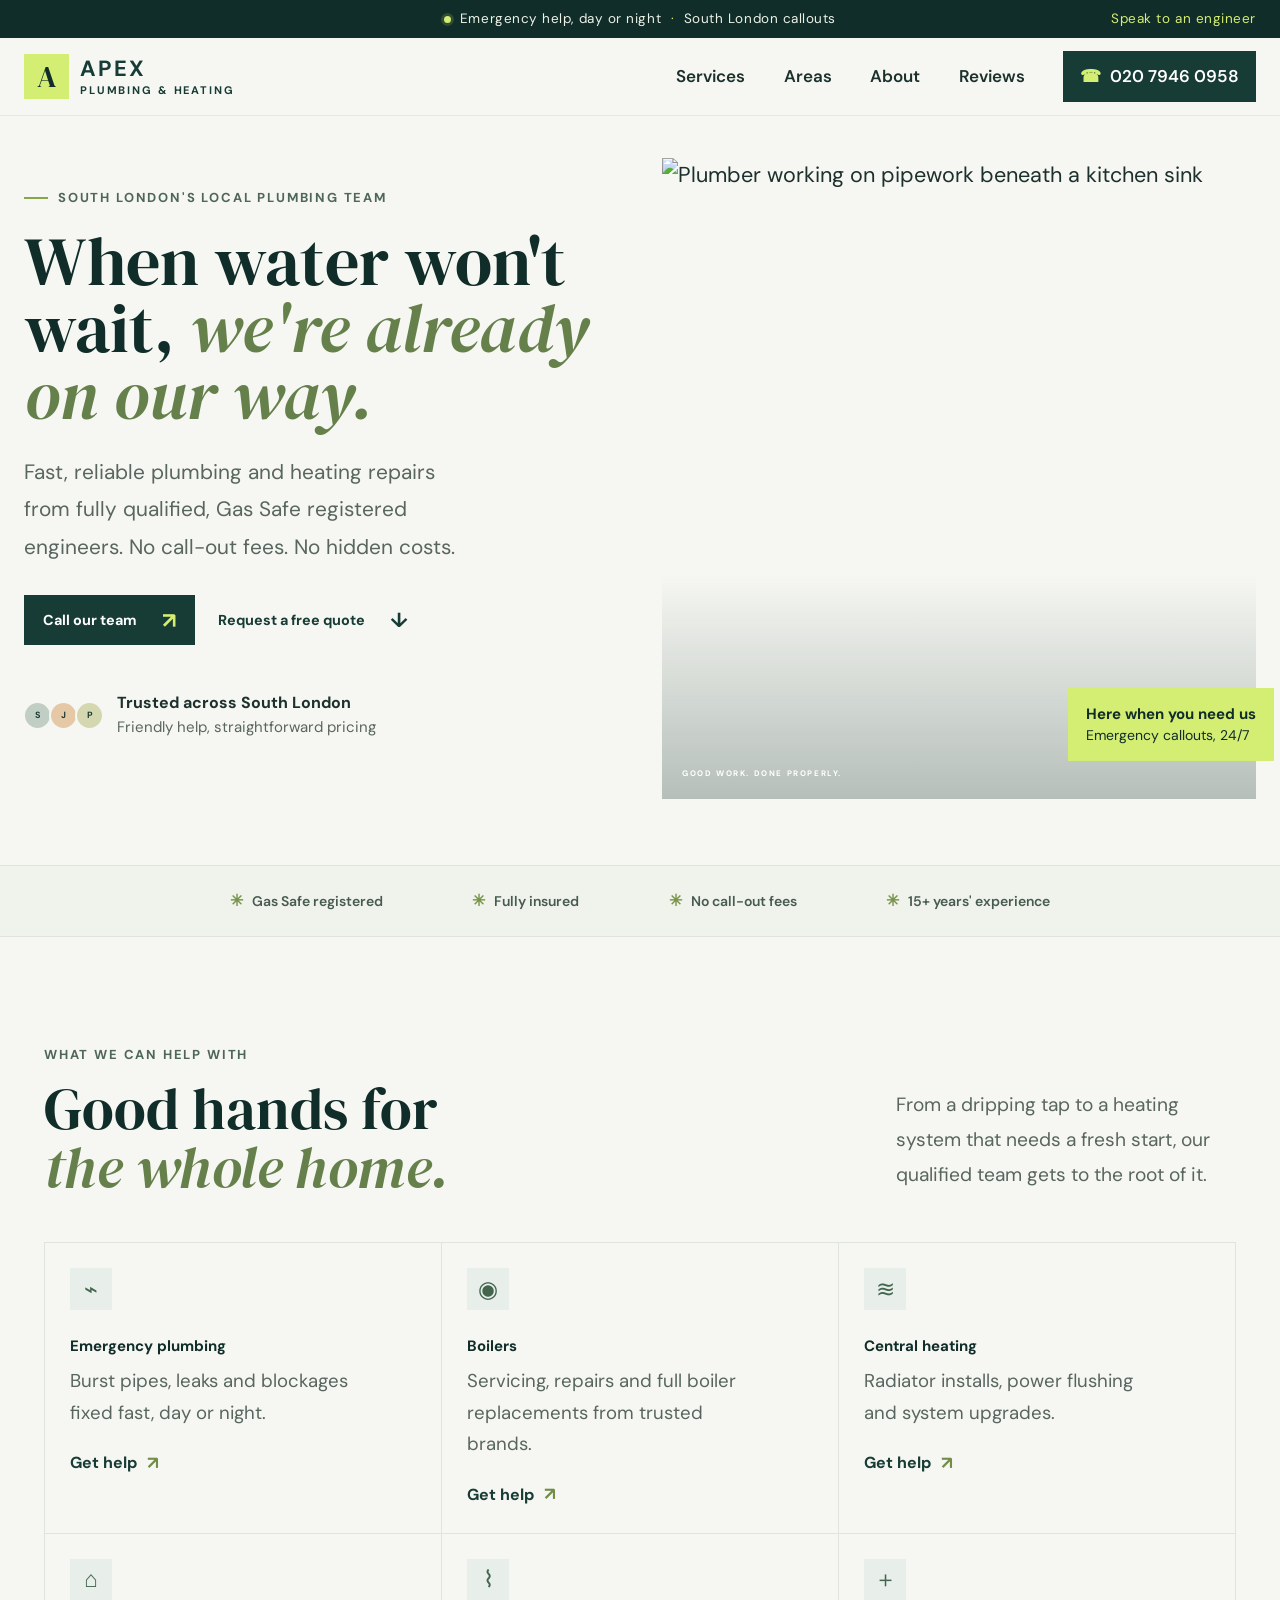
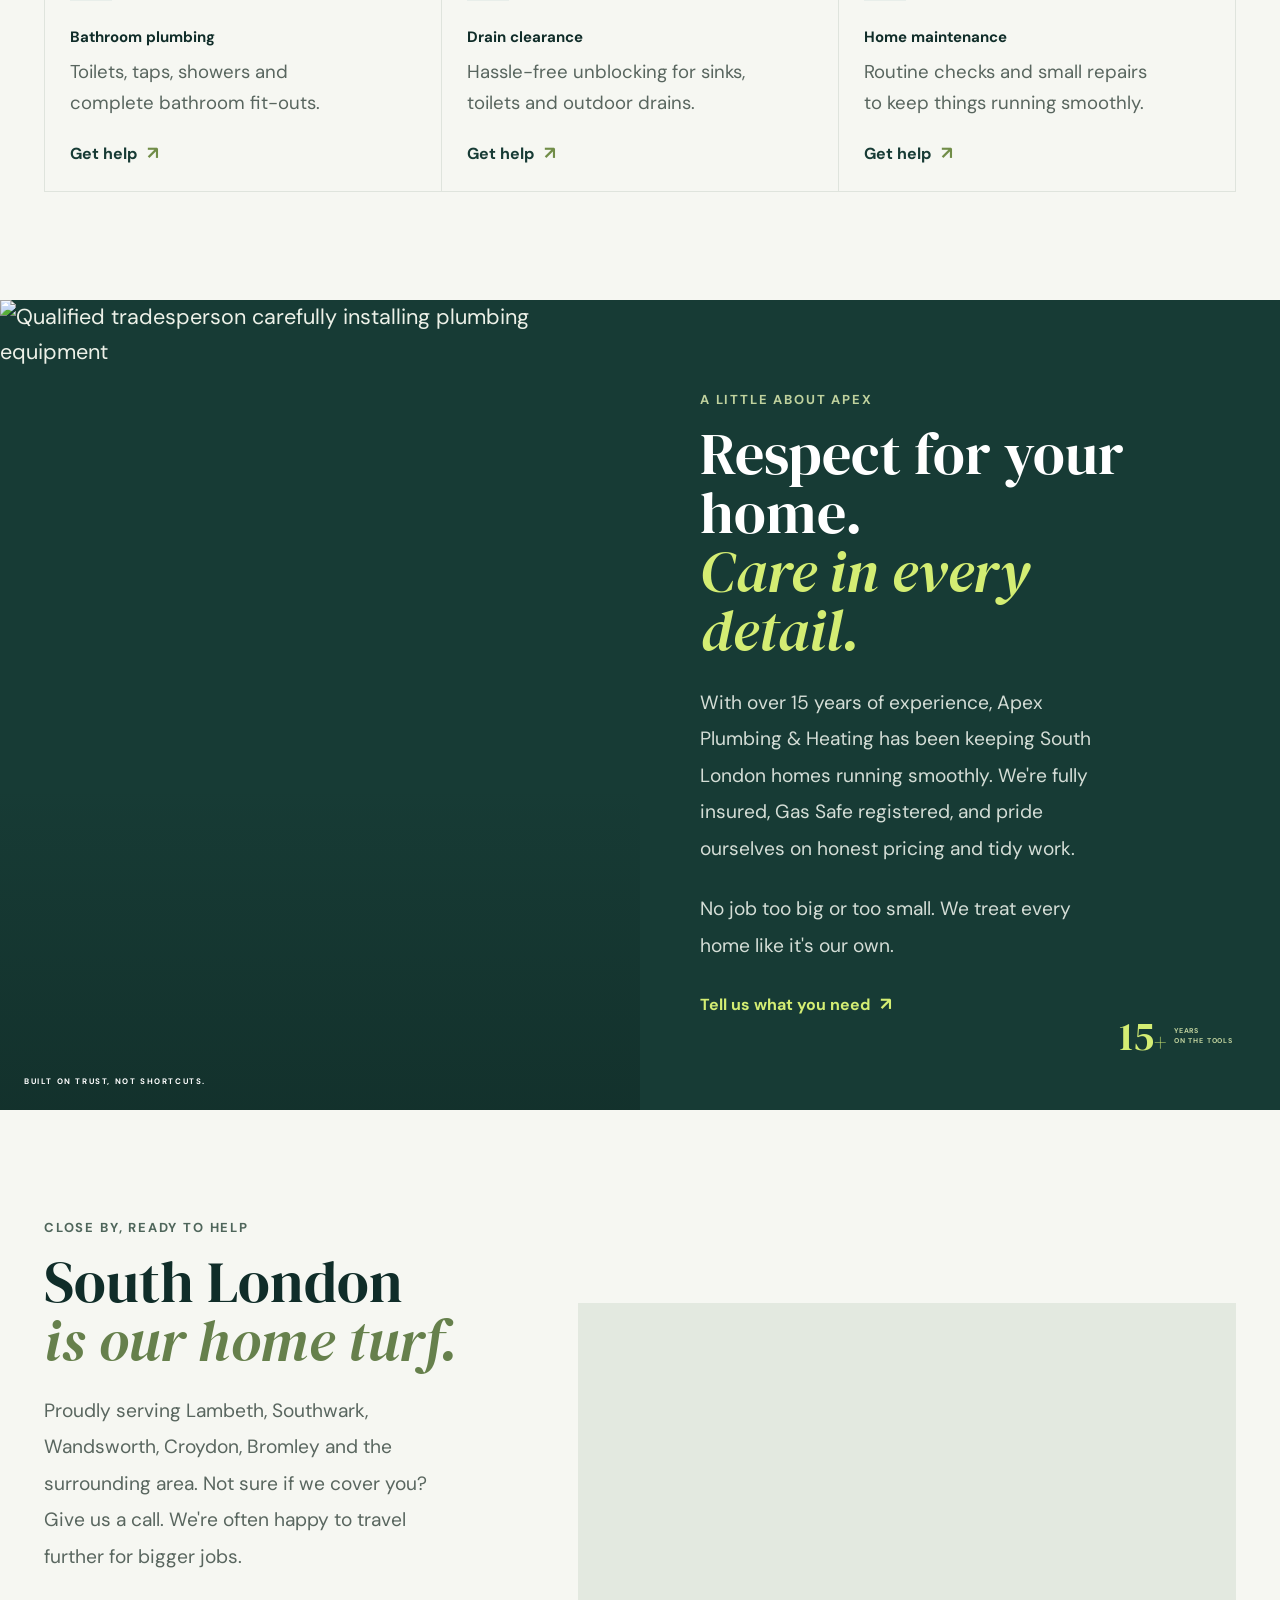
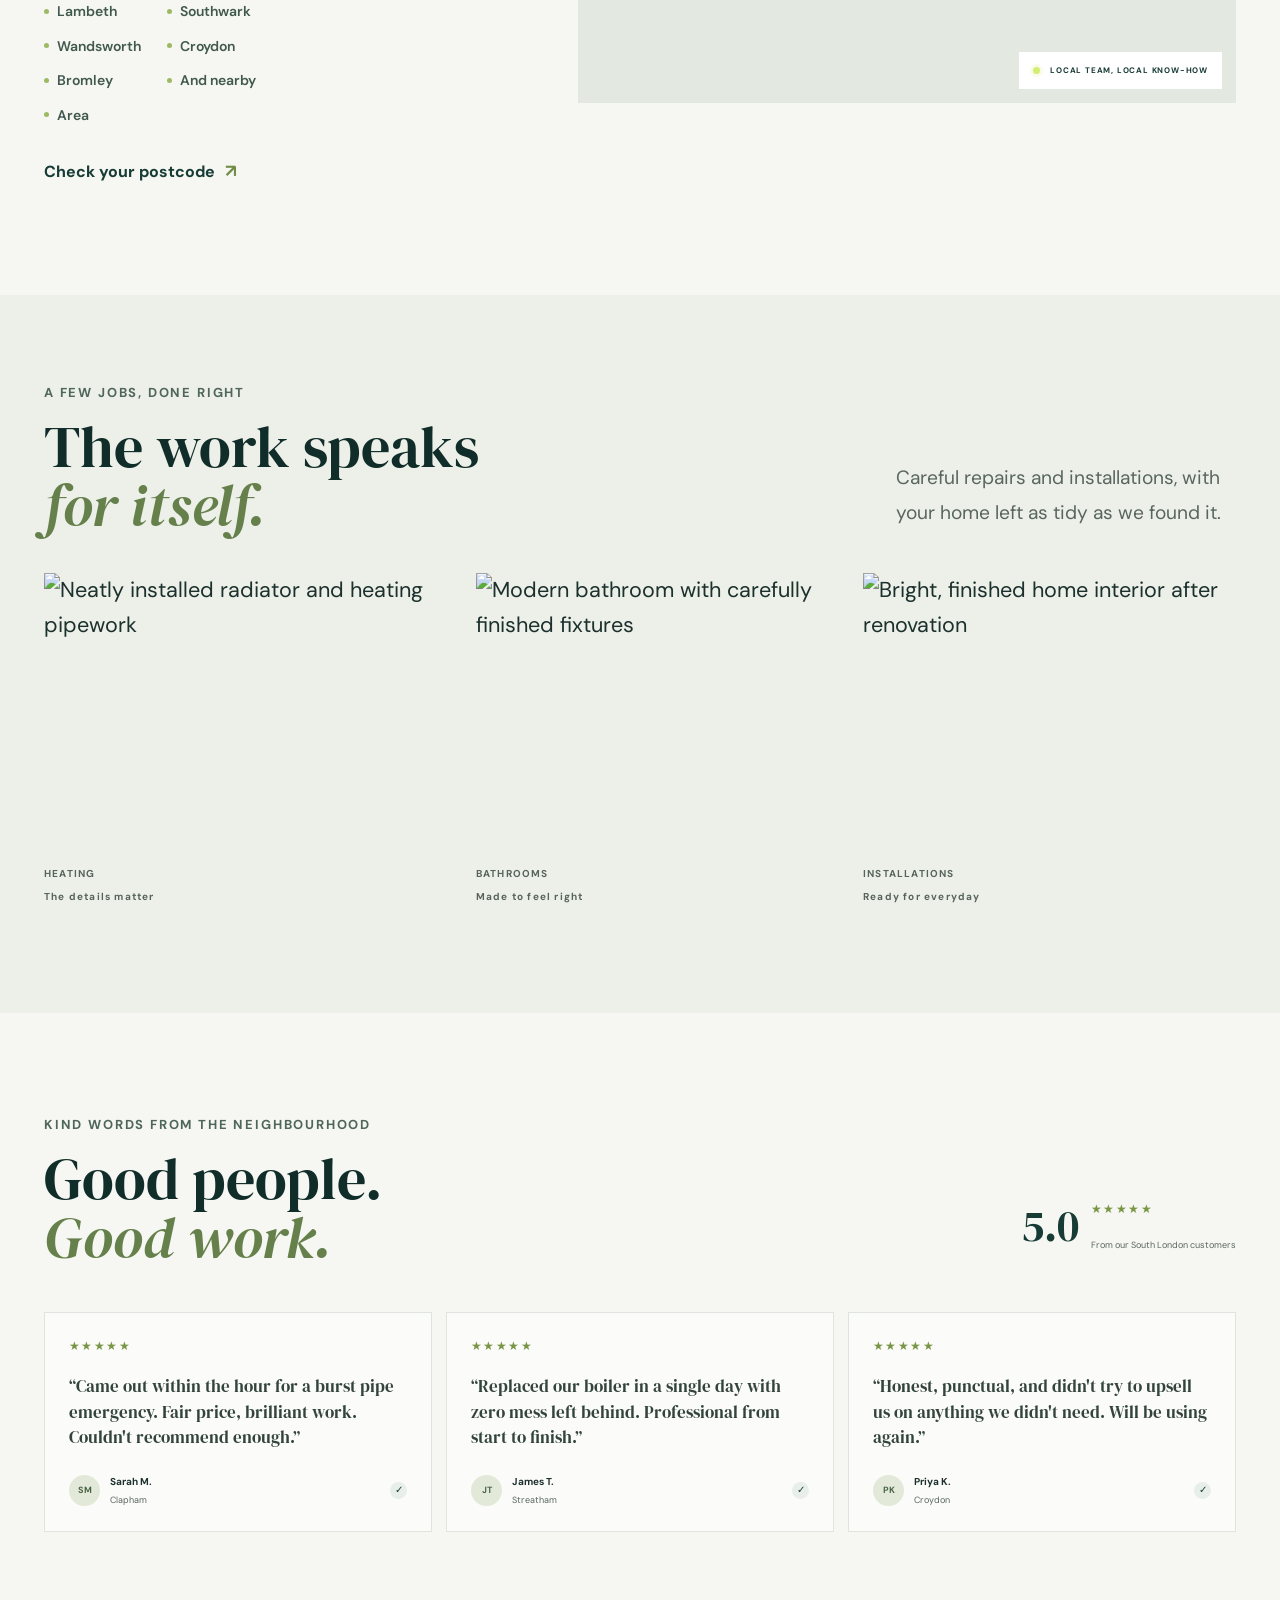
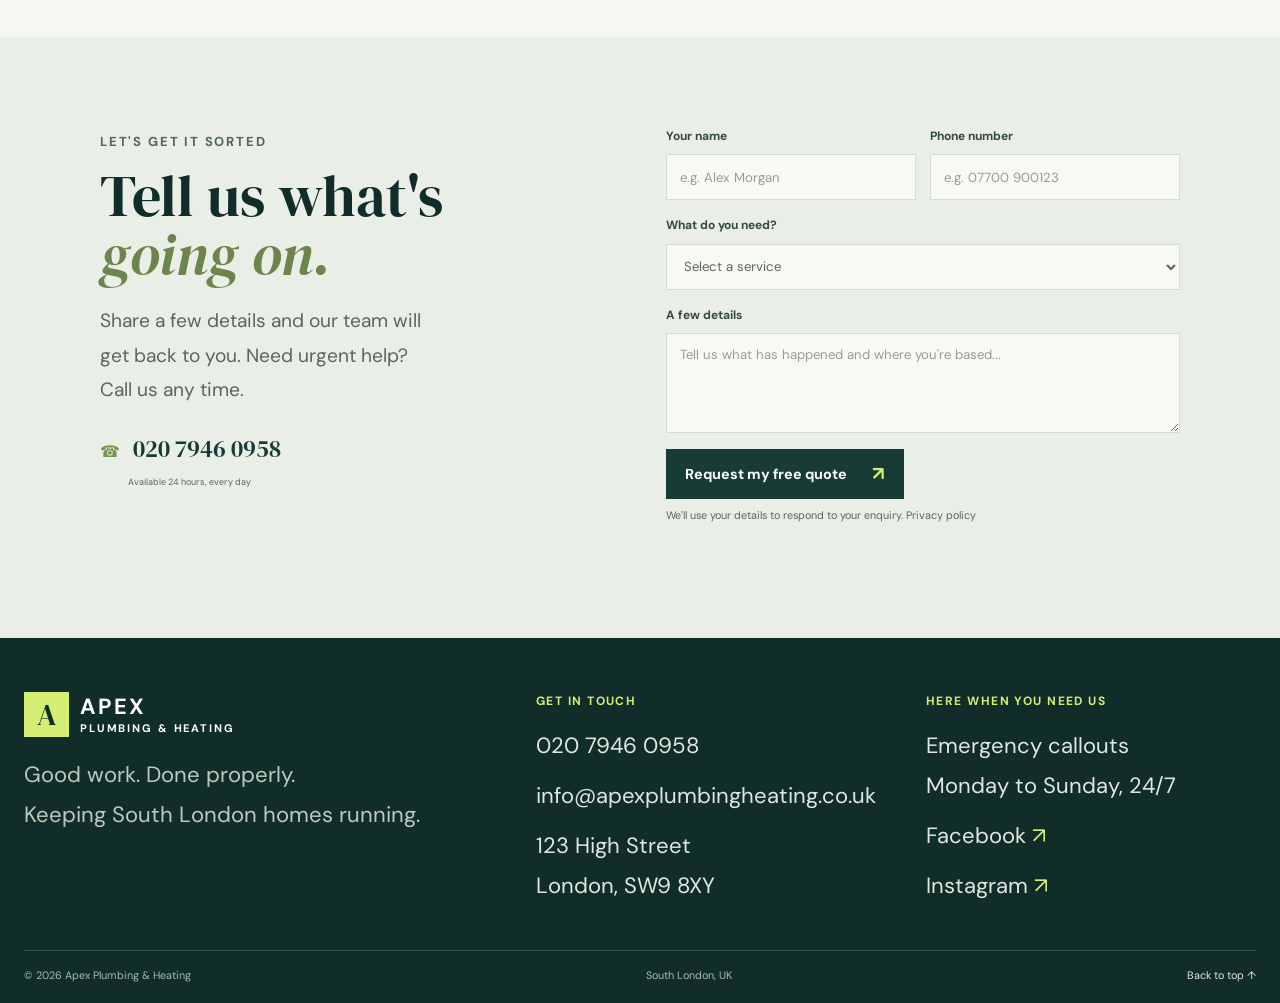
==== index.html @ c654fae7 "Initial commit" ====
<!DOCTYPE html>
<html lang="en-GB" data-page="home">
    <head>
        <meta charset="UTF-8">
        <meta name="viewport" content="width=device-width, initial-scale=1">
        <meta name="description" content="24/7 emergency plumbing and heating repairs across South London. Gas Safe registered engineers, clear pricing and no call-out fees." data-config="metaDescription">
        <meta name="theme-color" content="#173b35" data-config="metaThemeColor">
        <title data-config="metaTitle">24/7 Emergency Plumbers South London | Apex Plumbing &amp; Heating</title>
        <link rel="icon" href="favicon.svg" type="image/svg+xml">
        <link rel="preconnect" href="https://images.unsplash.com">
        <link rel="preconnect" href="https://fonts.googleapis.com">
        <link rel="preconnect" href="https://fonts.gstatic.com" crossorigin>
        <link rel="stylesheet" href="css/style.css">
        <link rel="preload" href="https://fonts.googleapis.com/css2?family=DM+Sans:wght@400;500;600;700&amp;family=DM+Serif+Display:ital@0;1&amp;display=swap" as="style">
        <link href="https://fonts.googleapis.com/css2?family=DM+Sans:wght@400;500;600;700&amp;family=DM+Serif+Display:ital@0;1&amp;display=swap" rel="stylesheet" media="print" onload="this.media='all'">
        <noscript><link href="https://fonts.googleapis.com/css2?family=DM+Sans:wght@400;500;600;700&amp;family=DM+Serif+Display:ital@0;1&amp;display=swap" rel="stylesheet"></noscript>
        <script type="application/ld+json" data-config="structuredData">{}</script>
        <script src="js/script.js" defer></script>
    </head>
    <body>
        <a class="skip-link" href="#main">Skip to content</a>
        <div class="notice-bar">
            <span class="status-dot" aria-hidden="true"></span>
            <p data-config="noticeText">Business notice</p>
            <a href="#quote-form" data-config="noticeLink" data-config-attr="href:phoneHref">Contact us <span aria-hidden="true">↗</span></a>
        </div>

        <header class="site-header">
            <a class="brand" href="#top" aria-label="Business home" data-config="brandHomeLabel">
                <span class="brand-mark" aria-hidden="true" data-config="brandInitial">B</span>
                <span class="brand-name"><span data-config="brandName">Business</span> <small data-config="brandTagline">Services</small></span>
            </a>
            <button class="menu-toggle" type="button" aria-expanded="false" aria-controls="site-nav" aria-label="Open navigation">
                <span></span><span></span>
            </button>
            <nav class="site-nav" id="site-nav" aria-label="Main navigation">
                <a href="#available-services">Services</a>
                <a href="#service-area">Areas</a>
                <a href="#about-us">About</a>
                <a href="#reviews">Reviews</a>
                <a class="nav-call" href="#quote-form" data-config="navPhone" data-config-attr="href:phoneHref"><span aria-hidden="true">☎</span> Contact us</a>
            </nav>
        </header>

        <main id="main">
            <section class="hero" id="top" aria-labelledby="hero-title">
                <div class="hero-copy">
                    <p class="eyebrow"><span class="eyebrow-line"></span> <span data-config="heroEyebrow">Local construction company</span></p>
                    <h1 id="hero-title" data-config="heroTitle">Your next project starts here.</h1>
                    <p class="hero-lede" data-config="heroLede">Residential construction services tailored to your project.</p>
                    <div class="hero-actions">
                        <a class="button button-primary" href="#quote-form" data-config="heroPrimaryButton" data-config-attr="href:phoneHref">Speak to our team <span aria-hidden="true">↗</span></a>
                        <a class="button button-quiet" href="#quote-form" data-config="heroSecondaryButton">Request a free quote <span aria-hidden="true">↓</span></a>
                    </div>
                    <div class="hero-proof">
                        <div class="avatar-stack" aria-hidden="true"><span>S</span><span>J</span><span>P</span></div>
                        <p><strong data-config="heroProofTitle">Trusted by local clients</strong><br><span data-config="heroProofBody">Quality work, clear communication</span></p>
                    </div>
                </div>
                <div class="hero-visual">
                    <img data-config="heroImage" src="https://images.unsplash.com/photo-1607472586893-edb57bdc0e39?auto=format&amp;fit=crop&amp;w=768&amp;q=75" srcset="https://images.unsplash.com/photo-1607472586893-edb57bdc0e39?auto=format&amp;fit=crop&amp;w=480&amp;q=75 480w, https://images.unsplash.com/photo-1607472586893-edb57bdc0e39?auto=format&amp;fit=crop&amp;w=768&amp;q=75 768w, https://images.unsplash.com/photo-1607472586893-edb57bdc0e39?auto=format&amp;fit=crop&amp;w=1200&amp;q=75 1200w, https://images.unsplash.com/photo-1607472586893-edb57bdc0e39?auto=format&amp;fit=crop&amp;w=1600&amp;q=75 1600w" sizes="(max-width: 700px) calc(100vw - 40px), 42vw" alt="Plumber working on pipework beneath a kitchen sink" fetchpriority="high">
                    <div class="hero-image-note"><p><strong data-config="heroImageNoteTitle">Built with care</strong><br><span data-config="heroImageNoteBody">Thoughtful from start to finish</span></p></div>
                    <span class="image-caption" data-config="imageCaption">GOOD WORK. DONE PROPERLY.</span>
                </div>
            </section>

            <section class="trust-strip" aria-label="Service promises">
                <p data-config="trustStrip-0"><span aria-hidden="true">✳</span> Quality workmanship</p>
                <p data-config="trustStrip-1"><span aria-hidden="true">✳</span> Fully insured</p>
                <p data-config="trustStrip-2"><span aria-hidden="true">✳</span> Clear communication</p>
                <p data-config="trustStrip-3"><span aria-hidden="true">✳</span> Experienced team</p>
            </section>

            <section class="section services-section" id="available-services">
                <div class="section-heading">
                    <div><p class="eyebrow" data-config="servicesEyebrow">Our services</p><h2 data-config="servicesHeading">Construction for<br><em>the way you live.</em></h2></div>
                    <p class="section-intro" data-config="servicesIntro">A considered approach to building, renovating and improving your home.</p>
                </div>
                <div class="services-grid">
                    <article class="service-item" data-service-index="0"><span class="service-icon" aria-hidden="true">⌁</span><h3 data-config="service-title-0">Service</h3><p data-config="service-description-0">Service description</p><a href="#quote-form" aria-label="Get a quote for this service">Get help <span aria-hidden="true">↗</span></a></article>
                    <article class="service-item" data-service-index="1"><span class="service-icon" aria-hidden="true">◉</span><h3 data-config="service-title-1">Service</h3><p data-config="service-description-1">Service description</p><a href="#quote-form" aria-label="Get a quote for this service">Get help <span aria-hidden="true">↗</span></a></article>
                    <article class="service-item" data-service-index="2"><span class="service-icon" aria-hidden="true">≋</span><h3 data-config="service-title-2">Service</h3><p data-config="service-description-2">Service description</p><a href="#quote-form" aria-label="Get a quote for this service">Get help <span aria-hidden="true">↗</span></a></article>
                    <article class="service-item" data-service-index="3"><span class="service-icon" aria-hidden="true">⌂</span><h3 data-config="service-title-3">Service</h3><p data-config="service-description-3">Service description</p><a href="#quote-form" aria-label="Get a quote for this service">Get help <span aria-hidden="true">↗</span></a></article>
                    <article class="service-item" data-service-index="4"><span class="service-icon" aria-hidden="true">⌇</span><h3 data-config="service-title-4">Service</h3><p data-config="service-description-4">Service description</p><a href="#quote-form" aria-label="Get a quote for this service">Get help <span aria-hidden="true">↗</span></a></article>
                    <article class="service-item" data-service-index="5"><span class="service-icon" aria-hidden="true">＋</span><h3 data-config="service-title-5">Service</h3><p data-config="service-description-5">Service description</p><a href="#quote-form" aria-label="Get a quote for this service">Get help <span aria-hidden="true">↗</span></a></article>
                </div>
            </section>

            <section class="about-band" id="about-us">
                <div class="about-photo"><img data-config="aboutImage" src="https://images.unsplash.com/photo-1621905251189-08b45d6a269e?auto=format&amp;fit=crop&amp;w=768&amp;q=75" srcset="https://images.unsplash.com/photo-1621905251189-08b45d6a269e?auto=format&amp;fit=crop&amp;w=480&amp;q=75 480w, https://images.unsplash.com/photo-1621905251189-08b45d6a269e?auto=format&amp;fit=crop&amp;w=768&amp;q=75 768w, https://images.unsplash.com/photo-1621905251189-08b45d6a269e?auto=format&amp;fit=crop&amp;w=1100&amp;q=75 1100w, https://images.unsplash.com/photo-1621905251189-08b45d6a269e?auto=format&amp;fit=crop&amp;w=1400&amp;q=75 1400w" sizes="(max-width: 700px) 100vw, 50vw" alt="Residential construction project" loading="lazy"><span data-config="aboutTagline">Company tagline</span></div>
                <div class="about-copy"><p class="eyebrow" data-config="aboutEyebrow">About the company</p><h2 data-config="aboutHeading">Considered design.<br><em>Quality craftsmanship.</em></h2><p data-config="aboutIntro">Company introduction</p><p data-config="aboutSupporting">Additional company information</p><a class="text-link" href="#quote-form" data-config="aboutCta">Discuss your project <span aria-hidden="true">↗</span></a>
                    <div class="experience-stamp"><strong data-config="aboutExperienceYears">Years<span data-config="aboutExperienceSuffix">+</span></strong><small data-config="aboutExperienceLabel">COMPANY<br>EXPERIENCE</small></div>
                </div>
            </section>

            <section class="section area-section" id="service-area">
                <div class="area-copy"><p class="eyebrow" data-config="areaEyebrow">Our service area</p><h2 data-config="areaHeading">Local expertise.<br><em>Regional reach.</em></h2><p data-config="areaDescription">Contact us to discuss a project in your area.</p>
                    <ul class="area-list"><li data-config="area-item-0">Area</li><li data-config="area-item-1">Area</li><li data-config="area-item-2">Area</li><li data-config="area-item-3">Area</li><li data-config="area-item-4">Area</li><li data-config="area-item-5">Area</li><li data-config="area-item-6">Area</li></ul>
                    <a class="text-link" href="#quote-form" data-config="areaCta">Discuss your project <span aria-hidden="true">↗</span></a>
                </div>
                <div class="map-frame"><iframe data-config="serviceMap" title="Map showing the service area" src="about:blank" loading="lazy" referrerpolicy="no-referrer-when-downgrade"></iframe><span class="map-tag"><span class="status-dot" aria-hidden="true"></span> <span data-config="areaMapTag">Service area</span></span></div>
            </section>

            <section class="work-section" aria-labelledby="work-title">
                <div class="section work-heading"><div><p class="eyebrow" data-config="workEyebrow">A few jobs, done right</p><h2 id="work-title" data-config="workHeading">The work speaks<br><em>for itself.</em></h2></div><p class="section-intro" data-config="workIntro">Careful repairs and installations, with your home left as tidy as we found it.</p></div>
                <div class="work-gallery">
                    <figure><img data-config="workImage-0" src="https://images.unsplash.com/photo-1558618666-fcd25c85cd64?auto=format&amp;fit=crop&amp;w=480&amp;q=75" srcset="https://images.unsplash.com/photo-1558618666-fcd25c85cd64?auto=format&amp;fit=crop&amp;w=360&amp;q=75 360w, https://images.unsplash.com/photo-1558618666-fcd25c85cd64?auto=format&amp;fit=crop&amp;w=480&amp;q=75 480w, https://images.unsplash.com/photo-1558618666-fcd25c85cd64?auto=format&amp;fit=crop&amp;w=640&amp;q=75 640w, https://images.unsplash.com/photo-1558618666-fcd25c85cd64?auto=format&amp;fit=crop&amp;w=900&amp;q=75 900w" sizes="(max-width: 700px) calc(100vw - 40px), (max-width: 1240px) 32vw, 400px" alt="Neatly installed radiator and heating pipework" loading="lazy"><figcaption><span data-config="workItem-category-0">HEATING</span> <span data-config="workItem-title-0">The details matter</span></figcaption></figure>
                    <figure><img data-config="workImage-1" src="https://images.unsplash.com/photo-1620626011761-996317b8d101?auto=format&amp;fit=crop&amp;w=360&amp;q=75" srcset="https://images.unsplash.com/photo-1620626011761-996317b8d101?auto=format&amp;fit=crop&amp;w=240&amp;q=75 240w, https://images.unsplash.com/photo-1620626011761-996317b8d101?auto=format&amp;fit=crop&amp;w=360&amp;q=75 360w, https://images.unsplash.com/photo-1620626011761-996317b8d101?auto=format&amp;fit=crop&amp;w=480&amp;q=75 480w, https://images.unsplash.com/photo-1620626011761-996317b8d101?auto=format&amp;fit=crop&amp;w=640&amp;q=75 640w, https://images.unsplash.com/photo-1620626011761-996317b8d101?auto=format&amp;fit=crop&amp;w=900&amp;q=75 900w" sizes="(max-width: 700px) calc(50vw - 25px), (max-width: 1240px) 32vw, 400px" alt="Modern bathroom with carefully finished fixtures" loading="lazy"><figcaption><span data-config="workItem-category-1">BATHROOMS</span> <span data-config="workItem-title-1">Made to feel right</span></figcaption></figure>
                    <figure><img data-config="workImage-2" src="https://images.unsplash.com/photo-1600566753086-00f18fb6b3ea?auto=format&amp;fit=crop&amp;w=360&amp;q=75" srcset="https://images.unsplash.com/photo-1600566753086-00f18fb6b3ea?auto=format&amp;fit=crop&amp;w=240&amp;q=75 240w, https://images.unsplash.com/photo-1600566753086-00f18fb6b3ea?auto=format&amp;fit=crop&amp;w=360&amp;q=75 360w, https://images.unsplash.com/photo-1600566753086-00f18fb6b3ea?auto=format&amp;fit=crop&amp;w=480&amp;q=75 480w, https://images.unsplash.com/photo-1600566753086-00f18fb6b3ea?auto=format&amp;fit=crop&amp;w=640&amp;q=75 640w, https://images.unsplash.com/photo-1600566753086-00f18fb6b3ea?auto=format&amp;fit=crop&amp;w=900&amp;q=75 900w" sizes="(max-width: 700px) calc(50vw - 25px), (max-width: 1240px) 32vw, 400px" alt="Bright, finished home interior after renovation" loading="lazy"><figcaption><span data-config="workItem-category-2">INSTALLATIONS</span> <span data-config="workItem-title-2">Ready for everyday</span></figcaption></figure>
                </div>
            </section>

            <section class="section reviews-section" id="reviews">
                <div class="section-heading"><div><p class="eyebrow" data-config="reviewsEyebrow">Client feedback</p><h2 data-config="reviewsHeading">Client feedback</h2></div><p class="rating-summary"><strong data-config="reviewsRating">5.0</strong><span class="stars" aria-label="5 out of 5 stars">★★★★★</span><small data-config="reviewsRatingLabel">Client rating</small></p></div>
                <div class="review-grid">
                    <figure class="review"><div class="stars" aria-label="5 out of 5 stars">★★★★★</div><blockquote data-config="review-quote-0">Client review</blockquote><figcaption><span class="review-avatar" data-config="review-initials-0">C</span><span><strong data-config="review-name-0">Client name</strong><small data-config="review-location-0">Project location</small></span><span class="review-check" aria-label="Customer review">✓</span></figcaption></figure>
                    <figure class="review"><div class="stars" aria-label="5 out of 5 stars">★★★★★</div><blockquote data-config="review-quote-1">Client review</blockquote><figcaption><span class="review-avatar" data-config="review-initials-1">C</span><span><strong data-config="review-name-1">Client name</strong><small data-config="review-location-1">Project location</small></span><span class="review-check" aria-label="Customer review">✓</span></figcaption></figure>
                    <figure class="review"><div class="stars" aria-label="5 out of 5 stars">★★★★★</div><blockquote data-config="review-quote-2">Client review</blockquote><figcaption><span class="review-avatar" data-config="review-initials-2">C</span><span><strong data-config="review-name-2">Client name</strong><small data-config="review-location-2">Project location</small></span><span class="review-check" aria-label="Customer review">✓</span></figcaption></figure>
                </div>
            </section>

            <section class="quote-section" id="quote-form">
                <div class="quote-intro"><p class="eyebrow" data-config="quoteEyebrow">Start a conversation</p><h2 data-config="quoteHeading">Tell us about your<br><em>project.</em></h2><p data-config="quoteDescription">Share a few details and our team will get back to you.</p><a class="quote-phone" href="#quote-form" data-config="quotePhone" data-config-attr="href:phoneHref"><span aria-hidden="true">☎</span> Contact us</a><small data-config="quoteSmallPrint">We’ll respond to your enquiry</small></div>
                <form class="quote-form" id="contact-form" action="#" data-config="quoteForm" method="POST">
                    <div class="form-row"><label for="name">Your name <span>*</span><input type="text" id="name" name="name" autocomplete="name" placeholder="e.g. Alex Morgan" required></label><label for="phone-number">Phone number <span>*</span><input type="tel" id="phone-number" name="phone" autocomplete="tel" inputmode="tel" placeholder="e.g. 07700 900123" required></label></div>
                    <label for="service-needed">What do you need? <span>*</span><select data-config="serviceSelect" id="service-needed" name="service" required><option value="" disabled selected>Select a service</option></select></label>
                    <label for="message">A few details <span>*</span><textarea id="message" name="message" rows="4" placeholder="Tell us what has happened and where you're based..." required></textarea></label>
                    <button class="button button-submit" type="submit" data-config="quoteSubmitButton">Send enquiry <span aria-hidden="true">↗</span></button>
                    <p class="form-note"><span data-config="formNote">We'll use your details to respond to your enquiry.</span> <a href="privacy.html">Privacy policy</a></p>
                    <p class="form-status" id="form-status" role="status" aria-live="polite"></p>
                </form>
            </section>
        </main>

        <footer class="site-footer" id="footer">
            <div class="footer-main"><div class="footer-brand"><a class="brand brand-light" href="#top"><span class="brand-mark" aria-hidden="true" data-config="brandInitial">B</span><span class="brand-name"><span data-config="brandName">Business</span> <small data-config="brandTagline">Services</small></span></a><p data-config="footerTagline">Company details</p></div>
                <div class="footer-column"><h2 data-config="footerGetInTouch">Get in touch</h2><a href="#quote-form" data-config="footerPhone" data-config-attr="href:phoneHref">Contact us</a><a href="mailto:" data-config="footerEmail" data-config-attr="href:emailHref">Email us</a><p><span data-config="footerAddressLineOne">Location</span><br><span data-config="footerAddressLineTwo">Service area</span></p></div>
                <div class="footer-column"><h2 data-config="footerAvailabilityHeading">Company information</h2><p data-config="footerAvailability">Contact us for project enquiries</p><a href="#" data-config="facebookLink" target="_blank" rel="noreferrer">Facebook <span aria-hidden="true">↗</span></a><a href="#" data-config="instagramLink" target="_blank" rel="noreferrer">Instagram <span aria-hidden="true">↗</span></a></div>
            </div>
            <div class="footer-bottom"><span>© <span id="current-year">2026</span> <span data-config="footerCopyright">Business name</span></span><span data-config="footerLocation">Service area</span><a href="#top">Back to top ↑</a></div>
        </footer>
    </body>
</html>
---- css/style.css ----
:root {
  color-scheme: light;
  --ink: #1c302d;
  --muted: #59665f;
  --green: #173b35;
  --green-deep: #102d29;
  --green-soft: #e8eeea;
  --lime: #d4ed73;
  --paper: #f6f7f2;
  --white: #fff;
  --line: #dfe4dd;
  --serif: "DM Serif Display", Georgia, serif;
  --sans: "DM Sans", "Helvetica Neue", sans-serif;
}

* { box-sizing: border-box; }
html { scroll-behavior: smooth; scroll-padding-top: 100px; overflow-x: hidden; }
body { margin: 0; background: var(--paper); color: var(--ink); font-family: var(--sans); font-size: 21.6px; line-height: 1.6; overflow-x: hidden; -webkit-font-smoothing: antialiased; }
body, button, input, select, textarea { font-family: var(--sans); }
img { display: block; width: 100%; }
a { color: inherit; text-decoration: none; }
button, a, input, select, textarea { -webkit-tap-highlight-color: transparent; }
a:focus-visible, button:focus-visible, input:focus-visible, select:focus-visible, textarea:focus-visible { outline: 3px solid #98b943; outline-offset: 3px; }
::selection { background: var(--lime); color: var(--green-deep); }

.skip-link { position: fixed; z-index: 100; top: 8px; left: 8px; padding: 12px 16px; background: var(--lime); color: var(--green-deep); transform: translateY(-150%); }
.skip-link:focus { transform: translateY(0); }
.notice-bar { min-height: 38px; display: flex; align-items: center; justify-content: center; gap: 9px; padding: 7px 24px; background: var(--green-deep); color: #edf2e7; font-size: 13.5px; letter-spacing: .04em; }
.notice-bar p { margin: 0; }
.notice-bar p span { padding: 0 5px; color: var(--lime); }
.notice-bar a { position: absolute; right: max(24px, calc((100vw - 1240px) / 2)); color: var(--lime); }
.notice-bar a span { margin-left: 5px; }
.status-dot { width: 7px; height: 7px; flex: 0 0 7px; border-radius: 50%; background: var(--lime); box-shadow: 0 0 0 3px rgb(212 237 115 / 16%); }

.site-header { position: sticky; z-index: 20; top: 0; min-height: 78px; display: flex; align-items: center; justify-content: space-between; padding: 0 max(24px, calc((100vw - 1240px) / 2)); background: rgb(246 247 242 / 95%); border-bottom: 1px solid rgb(28 48 45 / 8%); backdrop-filter: blur(16px); }
.brand { display: inline-flex; align-items: center; gap: 11px; color: var(--green); }
.brand-mark { width: 45px; height: 45px; display: grid; place-items: center; background: var(--lime); color: var(--green-deep); font-family: var(--serif); font-size: 30px; line-height: 1; text-align: center; }
.brand-name { display: flex; flex-direction: column; font-size: 22px; font-weight: 700; letter-spacing: .11em; line-height: 1.05; }
.brand-name small { margin-top: 5px; font-size: 11px; font-weight: 700; letter-spacing: .17em; }
.site-nav { display: flex; align-items: center; gap: clamp(18px, 3vw, 40px); }
.site-nav > a { font-size: 17px; font-weight: 600; transition: color .2s ease; }
.site-nav > a:hover { color: #527d42; }
.site-nav .nav-call { display: flex; align-items: center; gap: 9px; padding: 12px 17px; background: var(--green); color: var(--white); }
.nav-call span { color: var(--lime); font-size: 16.8px; }
.menu-toggle { display: none; }

.hero { position: relative; max-width: 1440px; min-height: 590px; display: grid; grid-template-columns: 1fr 1fr; margin: 0 auto; padding: 42px max(24px, calc((100vw - 1240px) / 2)) 66px; overflow: hidden; }
.hero-copy { position: relative; z-index: 1; display: flex; flex-direction: column; justify-content: center; align-items: flex-start; padding: 30px 28px 60px 0; animation: rise-in .7s both; }
.eyebrow { display: flex; align-items: center; gap: 10px; margin: 0 0 20px; color: #4f665b; font-size: 13px; font-weight: 700; letter-spacing: .14em; line-height: 1.5; text-transform: uppercase; }
.eyebrow-line { width: 24px; height: 2px; background: #89a64a; }
h1, h2, h3, p, figure { margin-top: 0; }
h1, h2 { color: var(--green-deep); font-family: var(--serif); font-weight: 400; letter-spacing: 0; }
.hero h1 { max-width: 610px; margin: 0; font-size: clamp(48px, 5.3vw, 72px); line-height: .99; }
h1 em, h2 em { color: #66804c; font-weight: 400; }
.hero-lede { max-width: 445px; margin: 24px 0 0; color: var(--muted); font-size: 1.3rem; line-height: 1.8; }
.hero-actions { display: flex; flex-wrap: wrap; align-items: center; gap: 10px; margin-top: 30px; }
.button { min-height: 50px; display: inline-flex; align-items: center; justify-content: center; gap: 25px; padding: 0 19px; border: 0; font-size: 14.4px; font-weight: 700; cursor: pointer; transition: transform .2s ease, background .2s ease; }
.button:hover { transform: translateY(-2px); }
.button-primary { background: var(--green); color: var(--white); }
.button-primary span { color: var(--lime); font-size: 22px; }
.button-quiet { padding-left: 13px; color: var(--green); }
.button-quiet span { font-size: 20.4px; }
.hero-proof { display: flex; align-items: center; gap: 13px; margin-top: 46px; }
.avatar-stack { display: flex; padding-left: 2px; }
.avatar-stack span { width: 29px; height: 29px; display: grid; place-items: center; margin-left: -3px; border: 2px solid var(--paper); border-radius: 50%; background: #c1cec4; color: var(--green); font-size: 9px; font-weight: 700; }
.avatar-stack span:nth-child(2) { background: #e5c9a7; }
.avatar-stack span:nth-child(3) { background: #d5d7b1; }
.hero-proof p { margin: 0; color: var(--muted); font-size: 15px; line-height: 1.55; }
.hero-proof strong { color: var(--ink); font-size: 16px; }
.hero-visual { position: relative; min-height: 470px; margin: 0 0 0 22px; animation: rise-in .8s .1s both; }
.hero-visual::after { position: absolute; inset: 0; background: linear-gradient(180deg, transparent 65%, rgb(16 45 41 / 28%)); content: ""; pointer-events: none; }
.hero-visual > img { height: 100%; min-height: 470px; object-fit: cover; object-position: center; }
.hero-image-note { position: absolute; z-index: 1; right: -18px; bottom: 38px; display: flex; align-items: center; gap: 13px; padding: 15px 18px; background: var(--lime); color: var(--green-deep); }
.hero-image-note p { margin: 0; font-size: 14px; line-height: 1.5; }
.hero-image-note strong { font-size: 15px; }
.image-caption { position: absolute; z-index: 1; bottom: 19px; left: 20px; color: var(--white); font-size: 8px; font-weight: 700; letter-spacing: .2em; }

.trust-strip { min-height: 72px; display: flex; align-items: center; justify-content: center; gap: clamp(25px, 7vw, 95px); padding: 17px 24px; border-top: 1px solid var(--line); border-bottom: 1px solid var(--line); background: #f0f2ec; }
.trust-strip p { display: flex; align-items: center; gap: 9px; margin: 0; color: #475b50; font-size: 14px; font-weight: 600; }
.trust-strip p span { color: #78964b; font-size: 16px; }
.section { max-width: 1240px; margin: 0 auto; padding: 108px 24px; }
.section-heading, .work-heading { display: flex; align-items: flex-end; justify-content: space-between; gap: 40px; margin-bottom: 45px; }
.section-heading .eyebrow, .work-heading .eyebrow, .about-copy .eyebrow, .area-copy .eyebrow, .quote-intro .eyebrow { margin-bottom: 14px; }
.section h2, .about-copy h2, .area-copy h2, .quote-intro h2 { margin: 0; font-size: clamp(40px, 5vw, 58px); line-height: 1.02; }
.section-intro { max-width: 340px; margin: 0 0 5px; color: var(--muted); font-size: 1.2rem; line-height: 1.8; }
.services-grid { display: grid; grid-template-columns: repeat(3, 1fr); border-top: 1px solid var(--line); border-left: 1px solid var(--line); }
.service-item { position: relative; min-height: 235px; padding: 25px 25px 22px; border-right: 1px solid var(--line); border-bottom: 1px solid var(--line); transition: background .2s ease; }
.service-item:hover { background: #edf1e9; }
.service-icon { width: 42px; height: 42px; display: grid; place-items: center; margin-bottom: 24px; background: var(--green-soft); color: #42654c; font-family: var(--serif); font-size: 23px; }
.service-item h3 { margin: 0 0 8px; color: var(--green-deep); font-size: 15px; font-weight: 700; }
.service-item p { max-width: 290px; min-height: 39px; margin: 0 0 15px; color: var(--muted); font-size: 1.164rem; line-height: 1.7; }
.service-item a, .text-link { display: inline-flex; align-items: center; gap: 10px; color: var(--green); font-size: 16px; font-weight: 700; }
.service-item a span, .text-link span { color: #718d48; font-size: 18px; transition: transform .2s ease; }
.service-item a:hover span, .text-link:hover span { transform: translate(2px, -2px); }

.about-band { min-height: 570px; display: grid; grid-template-columns: 1fr 1fr; background: var(--green); color: #edf1e8; }
.about-photo { position: relative; min-height: 510px; overflow: hidden; }
.about-photo img { position: absolute; inset: 0; height: 100%; object-fit: cover; }
.about-photo::after { position: absolute; inset: 0; background: linear-gradient(0deg, rgb(13 35 31 / 40%), transparent 40%); content: ""; }
.about-photo > span { position: absolute; z-index: 1; bottom: 22px; left: max(24px, calc((100vw - 1240px) / 2)); color: white; font-size: 8px; font-weight: 700; letter-spacing: .2em; }
.about-copy { position: relative; align-self: center; min-width: 0; max-width: 620px; padding: 90px clamp(34px, 7vw, 100px) 90px 60px; }
.about-copy .eyebrow { color: #c0d29e; }
.about-copy h2 { color: white; }
.about-copy h2 em { color: var(--lime); }
.about-copy > p:not(.eyebrow) { max-width: 425px; margin: 24px 0 0; color: #d4ddd6; font-size: 1.2rem; line-height: 1.9; }
.about-copy .text-link { margin-top: 26px; color: var(--lime); }
.about-copy .text-link span { color: var(--lime); }
.experience-stamp { position: absolute; right: 27px; bottom: 54px; display: flex; align-items: center; gap: 8px; color: var(--lime); }
.experience-stamp strong { font-family: var(--serif); font-size: 40px; font-weight: 400; line-height: 1; }
.experience-stamp strong span { font-size: 23px; }
.experience-stamp small { color: #c0d29e; font-size: 7px; font-weight: 700; letter-spacing: .12em; line-height: 1.5; }

.area-section { display: grid; grid-template-columns: .8fr 1.2fr; align-items: center; gap: 8%; }
.area-copy > p:not(.eyebrow) { max-width: 420px; margin: 23px 0; color: var(--muted); font-size: 1.2rem; line-height: 1.9; }
.area-list { display: grid; grid-template-columns: repeat(2, max-content); gap: 12px 26px; margin: 25px 0 27px; padding: 0; list-style: none; }
.area-list li { display: flex; align-items: center; gap: 8px; color: #40584d; font-size: 14px; font-weight: 600; }
.area-list li::before { width: 5px; height: 5px; border-radius: 50%; background: #9db963; content: ""; }
.map-frame { position: relative; min-height: 390px; background: #e3e9e0; }
.map-frame iframe { width: 100%; height: 390px; border: 0; filter: saturate(.65); }
.map-tag { position: absolute; right: 14px; bottom: 14px; display: inline-flex; align-items: center; gap: 10px; padding: 12px 14px; background: var(--white); color: var(--green); font-size: 8px; font-weight: 700; letter-spacing: .1em; }

.work-section { padding: 0 0 108px; background: #edf0e9; }
.work-heading { max-width: 1240px; margin: 0 auto; padding: 88px 24px 38px; }
.work-gallery { max-width: 1240px; display: grid; grid-template-columns: 1.12fr 1fr 1fr; gap: 14px; margin: 0 auto; padding: 0 24px; }
.work-gallery figure { margin: 0; }
.work-gallery img { height: 280px; object-fit: cover; }
.work-gallery figcaption { display: flex; flex-direction: column; gap: 7px; padding-top: 13px; color: var(--green); font-family: var(--serif); font-size: 16px; }
.work-gallery figcaption span { color: #56645b; font-family: var(--sans); font-size: 10px; font-weight: 700; letter-spacing: .12em; }

.reviews-section { padding-top: 102px; padding-bottom: 105px; }
.rating-summary { min-width: 195px; display: grid; grid-template-columns: auto 1fr; align-items: center; column-gap: 12px; margin: 0 0 6px; }
.rating-summary strong { grid-row: span 2; color: var(--green); font-family: var(--serif); font-size: 44px; font-weight: 400; }
.stars { color: #799646; font-size: 12px; letter-spacing: .12em; }
.rating-summary small { color: var(--muted); font-size: 9px; }
.review-grid { display: grid; grid-template-columns: repeat(3, 1fr); gap: 14px; }
.review { min-height: 220px; display: flex; flex-direction: column; margin: 0; padding: 24px; border: 1px solid var(--line); background: rgb(255 255 255 / 48%); }
.review blockquote { flex: 1; margin: 18px 0 23px; color: #33443e; font-family: var(--serif); font-size: 17px; line-height: 1.5; }
.review figcaption { display: flex; align-items: center; gap: 10px; }
.review-avatar { width: 31px; height: 31px; display: grid; place-items: center; border-radius: 50%; background: #e3e9d9; color: #4a6244; font-size: 9px; font-weight: 700; }
.review figcaption > span:nth-child(2) { display: flex; flex-direction: column; gap: 3px; }
.review figcaption strong { color: var(--ink); font-size: 10px; }
.review figcaption small { color: var(--muted); font-size: 9px; }
.review-check { width: 17px; height: 17px; display: grid; place-items: center; margin-left: auto; border-radius: 50%; background: var(--green-soft); color: var(--green); font-size: 10px; }

.quote-section { display: grid; grid-template-columns: .85fr 1fr; gap: 12%; padding: 90px max(24px, calc((100vw - 1080px) / 2)); background: #e9eee7; }
.quote-intro { padding-top: 5px; }
.quote-intro h2 em { color: #6d854c; }
.quote-intro > p:not(.eyebrow) { max-width: 340px; margin: 20px 0 22px; color: var(--muted); font-size: 1.2rem; line-height: 1.8; }
.quote-phone { display: block; color: var(--green); font-family: var(--serif); font-size: 24px; }
.quote-phone span { margin-right: 8px; color: #78964b; font-family: var(--sans); font-size: 16px; }
.quote-intro > small { display: block; margin: 7px 0 0 28px; color: var(--muted); font-size: 9px; }
.quote-form { display: flex; flex-direction: column; gap: 16px; }
.form-row { display: grid; grid-template-columns: 1fr 1fr; gap: 14px; }
.quote-form label { display: flex; flex-direction: column; gap: 8px; color: #344a41; font-size: 12px; font-weight: 700; }
.quote-form label > span { display: none; }
.quote-form input, .quote-form select, .quote-form textarea { width: 100%; min-height: 46px; padding: 12px 13px; border: 1px solid #d4ddd3; border-radius: 0; background: #f8f9f5; color: var(--ink); font-size: 13.2px; font-weight: 400; }
.quote-form textarea { min-height: 100px; resize: vertical; }
.quote-form input::placeholder, .quote-form textarea::placeholder { color: #949d96; }
.quote-form select:invalid { color: #59665f; }
.button-submit { align-self: flex-start; min-width: 215px; background: var(--green); color: white; }
.button-submit span { color: var(--lime); font-size: 19.2px; }
.form-note { margin: -8px 0 0; color: #59665f; font-size: 10.8px; }
.form-status { min-height: 16px; margin: -8px 0 0; color: var(--green); font-size: 13.2px; line-height: 1.5; }

.site-footer { padding: 54px max(24px, calc((100vw - 1240px) / 2)) 18px; background: var(--green-deep); color: #e8eee5; }
.footer-main { display: grid; grid-template-columns: 1.4fr 1fr 1fr; gap: 50px; padding-bottom: 45px; }
.brand-light { color: white; }
.brand-light .brand-mark { color: var(--green-deep); }
.footer-brand > p { margin: 18px 0 0; color: #bdc9bf; font-size: 1.3824rem; line-height: 1.8; }
.footer-column { display: flex; flex-direction: column; align-items: flex-start; gap: 10px; }
.footer-column h2 { margin: 0 0 5px; color: var(--lime); font-family: var(--sans); font-size: 12px; font-weight: 700; letter-spacing: .12em; text-transform: uppercase; }
.footer-column a, .footer-column p { margin: 0; color: #e0e7df; font-size: 1.3824rem; line-height: 1.8; }
.footer-column a:hover, .footer-bottom a:hover { color: var(--lime); }
.footer-column a span { color: var(--lime); }
.footer-bottom { display: flex; justify-content: space-between; gap: 20px; padding-top: 16px; border-top: 1px solid rgb(255 255 255 / 16%); color: #aabbb0; font-size: 10.8px; }
.footer-bottom a { color: #e0e7df; }

@keyframes rise-in { from { opacity: 0; transform: translateY(14px); } to { opacity: 1; transform: translateY(0); } }
@media (prefers-reduced-motion: reduce) { *, *::before, *::after { scroll-behavior: auto !important; animation-duration: .01ms !important; animation-iteration-count: 1 !important; transition-duration: .01ms !important; } }

@media (min-width: 1500px) { .hero { padding-right: 100px; padding-left: 100px; } }
@media (max-width: 900px) {
  .site-header { min-height: 70px; }
  .site-nav { gap: 17px; }
  .site-nav > a { font-size: 10px; }
  .site-nav .nav-call { padding: 11px 12px; }
  .hero { min-height: 540px; }
  .hero h1 { font-size: clamp(46px, 6vw, 60px); }
  .hero-visual, .hero-visual > img { min-height: 420px; }
  .section { padding-top: 82px; padding-bottom: 82px; }
  .service-item { padding: 21px 18px; }
  .about-copy { padding: 70px 38px; }
  .experience-stamp { right: 16px; bottom: 25px; }
  .area-section { gap: 5%; }
  .map-frame, .map-frame iframe { min-height: 350px; height: 350px; }
  .work-gallery img { height: 220px; }
  .quote-section { gap: 7%; }
}
@media (max-width: 700px) {
  html { scroll-padding-top: 76px; }
  .notice-bar { justify-content: flex-start; padding-right: 16px; padding-left: 16px; font-size: 9px; }
  .notice-bar a { position: static; margin-left: auto; font-size: 9px; white-space: nowrap; }
  .site-header { min-height: 66px; padding: 0 20px; }
  .brand-mark { width: 34px; height: 34px; }
  .brand-name { font-size: 14px; }
  .menu-toggle { width: 42px; height: 42px; display: flex; flex-direction: column; align-items: center; justify-content: center; gap: 6px; border: 1px solid var(--line); background: transparent; cursor: pointer; }
  .menu-toggle span { width: 17px; height: 1px; background: var(--green); transition: transform .2s ease; }
  .menu-toggle[aria-expanded="true"] span:first-child { transform: translateY(3.5px) rotate(45deg); }
  .menu-toggle[aria-expanded="true"] span:last-child { transform: translateY(-3.5px) rotate(-45deg); }
  .site-nav { position: absolute; top: 100%; right: 0; left: 0; display: none; flex-direction: column; align-items: stretch; gap: 0; padding: 8px 20px 18px; border-bottom: 1px solid var(--line); background: var(--paper); box-shadow: 0 16px 22px rgb(23 59 53 / 9%); }
  .site-nav.is-open { display: flex; }
  .site-nav > a { padding: 13px 3px; border-bottom: 1px solid var(--line); font-size: 12px; }
  .site-nav .nav-call { justify-content: center; margin-top: 12px; padding: 14px; border: 0; font-size: 12px; }
  .hero { display: flex; flex-direction: column; padding: 39px 20px 37px; }
  .hero-copy { padding: 13px 0 26px; }
  .eyebrow { margin-bottom: 14px; font-size: 9px; }
  .hero h1 { max-width: 500px; font-size: clamp(45px, 12vw, 59px); }
  .hero-lede { max-width: 470px; margin-top: 18px; font-size: 13px; }
  .hero-actions { gap: 2px; margin-top: 22px; }
  .button { min-height: 47px; gap: 18px; padding-right: 15px; padding-left: 15px; font-size: 11px; }
  .button-quiet { padding-right: 5px; padding-left: 10px; }
  .hero-proof { margin-top: 24px; }
  .hero-visual { min-height: 320px; margin: 0; }
  .hero-visual > img { min-height: 320px; max-height: 390px; }
  .hero-image-note { right: 9px; bottom: 18px; gap: 9px; padding: 11px 12px; }
  .note-icon { width: 29px; height: 29px; }
  .hero-index { display: none; }
  .trust-strip { display: grid; grid-template-columns: 1fr 1fr; gap: 13px 12px; padding: 18px 20px; }
  .trust-strip p { font-size: 9px; }
  .trust-strip p span { font-size: 13px; }
  .section { padding: 68px 20px; }
  .section-heading, .work-heading { display: block; margin-bottom: 29px; }
  .section h2, .about-copy h2, .area-copy h2, .quote-intro h2 { font-size: clamp(38px, 11vw, 44px); }
  .section-intro { margin-top: 20px; font-size: 12px; }
  .services-grid { grid-template-columns: 1fr 1fr; }
  .service-item { min-height: 222px; padding: 18px 14px; }
  .service-icon { width: 37px; height: 37px; margin-bottom: 19px; }
  .service-item h3 { max-width: 170px; font-size: 13px; }
  .service-item p { min-height: 53px; font-size: 10px; }
  .service-item a { font-size: 9px; }
  .about-band { grid-template-columns: 1fr; }
  .about-photo { min-height: 330px; }
  .about-photo > span { left: 20px; }
  .about-copy { padding: 54px 23px 75px; }
  .about-copy > p:not(.eyebrow) { font-size: 12px; }
  .experience-stamp { right: 22px; bottom: 25px; }
  .area-section { grid-template-columns: 1fr; gap: 30px; }
  .area-copy > p:not(.eyebrow) { font-size: 11px; }
  .area-list { gap: 11px 20px; }
  .map-frame, .map-frame iframe { min-height: 290px; height: 290px; }
  .work-section { padding-bottom: 65px; }
  .work-heading { padding: 66px 20px 20px; }
  .work-heading .section-intro { max-width: 380px; }
  .work-gallery { grid-template-columns: 1fr 1fr; gap: 20px 10px; padding: 0 20px; }
  .work-gallery figure:first-child { grid-column: span 2; }
  .work-gallery img { height: 170px; }
  .work-gallery figure:first-child img { height: 220px; }
  .work-gallery figcaption { font-size: 14px; }
  .work-gallery figcaption span { font-size: 7px; }
  .reviews-section { padding-top: 68px; padding-bottom: 68px; }
  .reviews-section .section-heading { display: flex; align-items: flex-end; gap: 8px; }
  .rating-summary { min-width: auto; grid-template-columns: 1fr; justify-items: end; gap: 2px; margin-bottom: 2px; }
  .rating-summary strong { grid-row: auto; font-size: 30px; }
  .rating-summary .stars { font-size: 9px; }
  .rating-summary small { max-width: 100px; text-align: right; font-size: 7px; }
  .review-grid { grid-template-columns: 1fr; gap: 10px; }
  .review { min-height: 190px; padding: 20px; }
  .review blockquote { font-size: 16px; }
  .quote-section { grid-template-columns: 1fr; gap: 36px; padding: 66px 20px; }
  .quote-intro > p:not(.eyebrow) { max-width: 390px; }
  .form-row { grid-template-columns: 1fr; }
  .quote-form { gap: 14px; }
  .site-footer { padding: 43px 20px 17px; }
  .footer-main { grid-template-columns: 1fr 1fr; gap: 30px 20px; padding-bottom: 33px; }
  .footer-brand { grid-column: span 2; }
  .footer-column h2 { font-size: 9px; }
  .footer-column a, .footer-column p { overflow-wrap: anywhere; font-size: 9px; }
  .footer-bottom { flex-wrap: wrap; gap: 12px 20px; font-size: 8px; }
  .image-caption { opacity: 0 }
}
@media (max-width: 380px) {
  .notice-bar { gap: 7px; font-size: 8px; }
  .notice-bar a { font-size: 8px; }
  .hero h1 { font-size: 43px; }
  .hero-actions { align-items: flex-start; flex-direction: column; }
  .button-quiet { padding-left: 2px; }
  .service-item { padding-right: 11px; padding-left: 11px; }
  .service-item h3 { font-size: 12px; }
  .reviews-section .section-heading { align-items: flex-start; }
  .rating-summary { padding-top: 18px; }
}

.simple-page { min-height: 100vh; display: flex; flex-direction: column; }
.simple-header { min-height: 82px; display: flex; align-items: center; justify-content: space-between; gap: 20px; padding: 14px max(24px, calc((100vw - 1120px) / 2)); border-bottom: 1px solid var(--line); }
.simple-header .text-link { font-size: 13px; }
.policy-content { width: min(820px, calc(100% - 48px)); margin: 0 auto; padding: 72px 0 88px; }
.policy-content h1, .not-found-content h1 { margin: 0; color: var(--green-deep); font-family: var(--serif); font-size: 58px; font-weight: 400; line-height: 1.05; }
.policy-updated { margin: 15px 0 26px; color: var(--muted); font-size: 13px; }
.policy-intro { max-width: 680px; margin: 0 0 42px; color: var(--muted); font-size: 18px; line-height: 1.75; }
.policy-content section { padding: 24px 0; border-top: 1px solid var(--line); }
.policy-content section h2 { margin: 0 0 10px; color: var(--green-deep); font-family: var(--sans); font-size: 17px; font-weight: 700; }
.policy-content section p, .policy-content section a { margin: 0; color: var(--muted); font-size: 15px; line-height: 1.8; }
.policy-content section a { color: var(--green); text-decoration: underline; text-underline-offset: 3px; }
.policy-review-note { margin: 30px 0 0; padding: 16px 18px; border-left: 3px solid var(--lime); background: var(--green-soft); color: var(--green-deep); font-size: 13px; line-height: 1.7; }
.simple-footer { display: flex; justify-content: space-between; gap: 20px; margin-top: auto; padding: 20px max(24px, calc((100vw - 1120px) / 2)); border-top: 1px solid var(--line); color: var(--muted); font-size: 12px; }
.simple-footer a { color: var(--green); }
.not-found-content { width: min(820px, calc(100% - 48px)); min-height: min(620px, calc(100vh - 150px)); display: flex; flex-direction: column; align-items: flex-start; justify-content: center; margin: 0 auto; padding: 72px 0; }
.not-found-content h1 { max-width: 680px; }
.not-found-content > p:not(.eyebrow) { max-width: 560px; margin: 22px 0 28px; color: var(--muted); font-size: 17px; }

@media (max-width: 700px) {
  .simple-header { min-height: 70px; padding: 12px 20px; }
  .simple-header .brand-name { font-size: 14px; }
  .simple-header .brand-name small { font-size: 8px; }
  .simple-header .text-link { font-size: 10px; }
  .policy-content, .not-found-content { width: calc(100% - 40px); }
  .policy-content { padding: 52px 0 64px; }
  .policy-content h1, .not-found-content h1 { font-size: 42px; }
  .policy-intro { font-size: 15px; }
  .policy-content section h2 { font-size: 15px; }
  .policy-content section p, .policy-content section a { font-size: 13px; }
  .simple-footer { flex-wrap: wrap; padding: 16px 20px; font-size: 10px; }
  .not-found-content { min-height: calc(100vh - 125px); padding: 56px 0; }
}
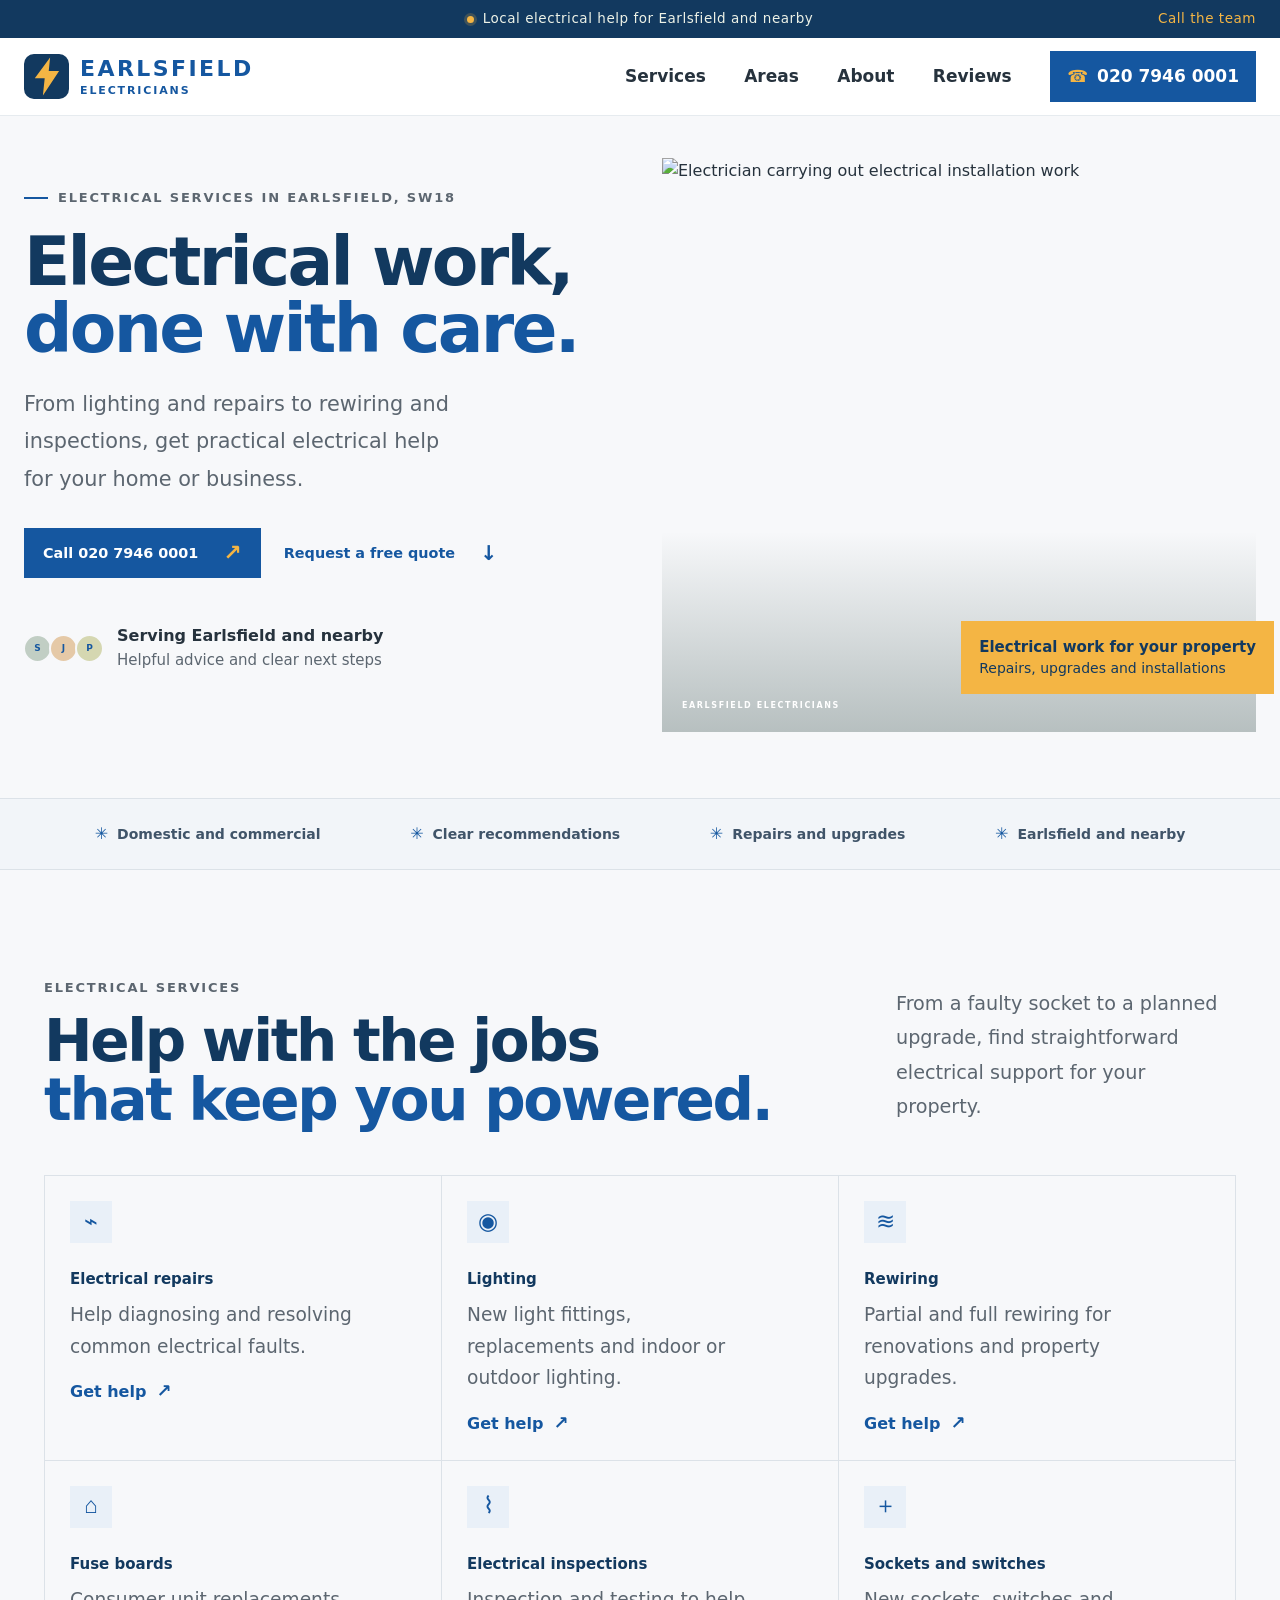
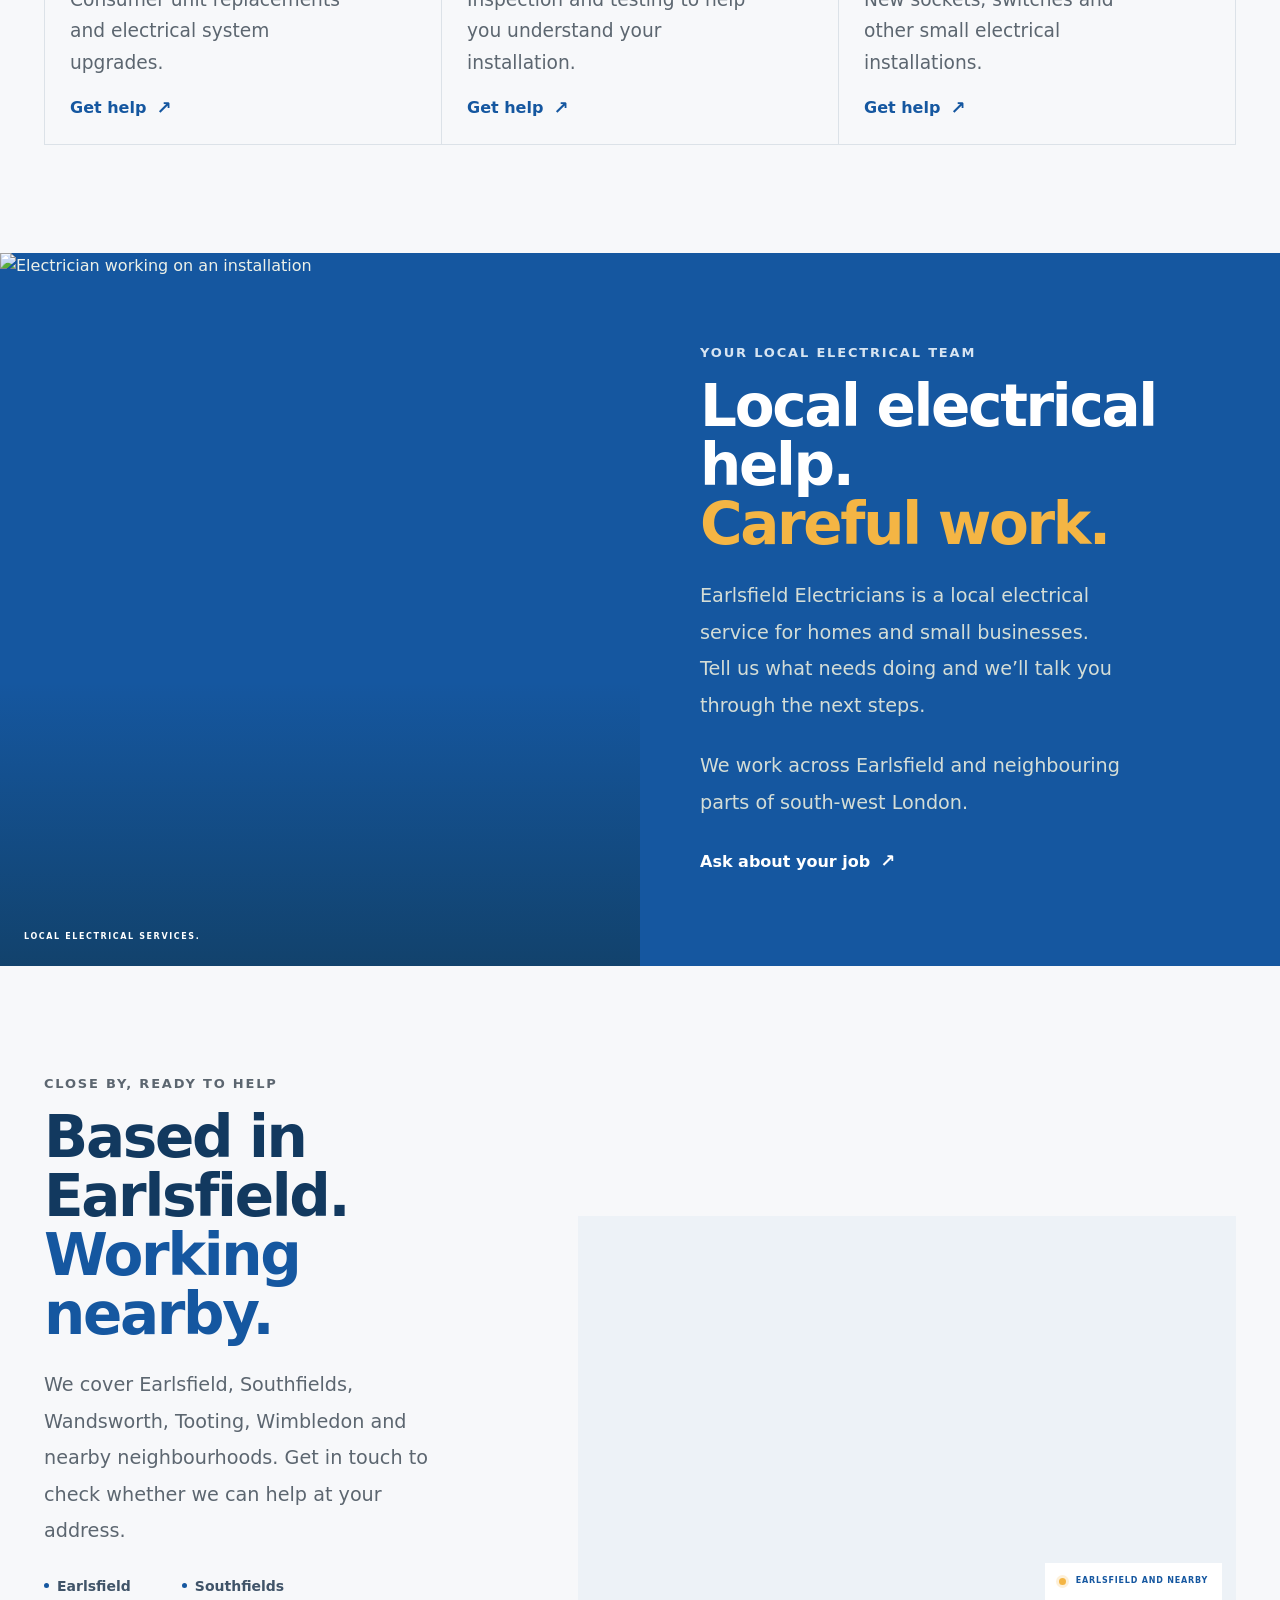
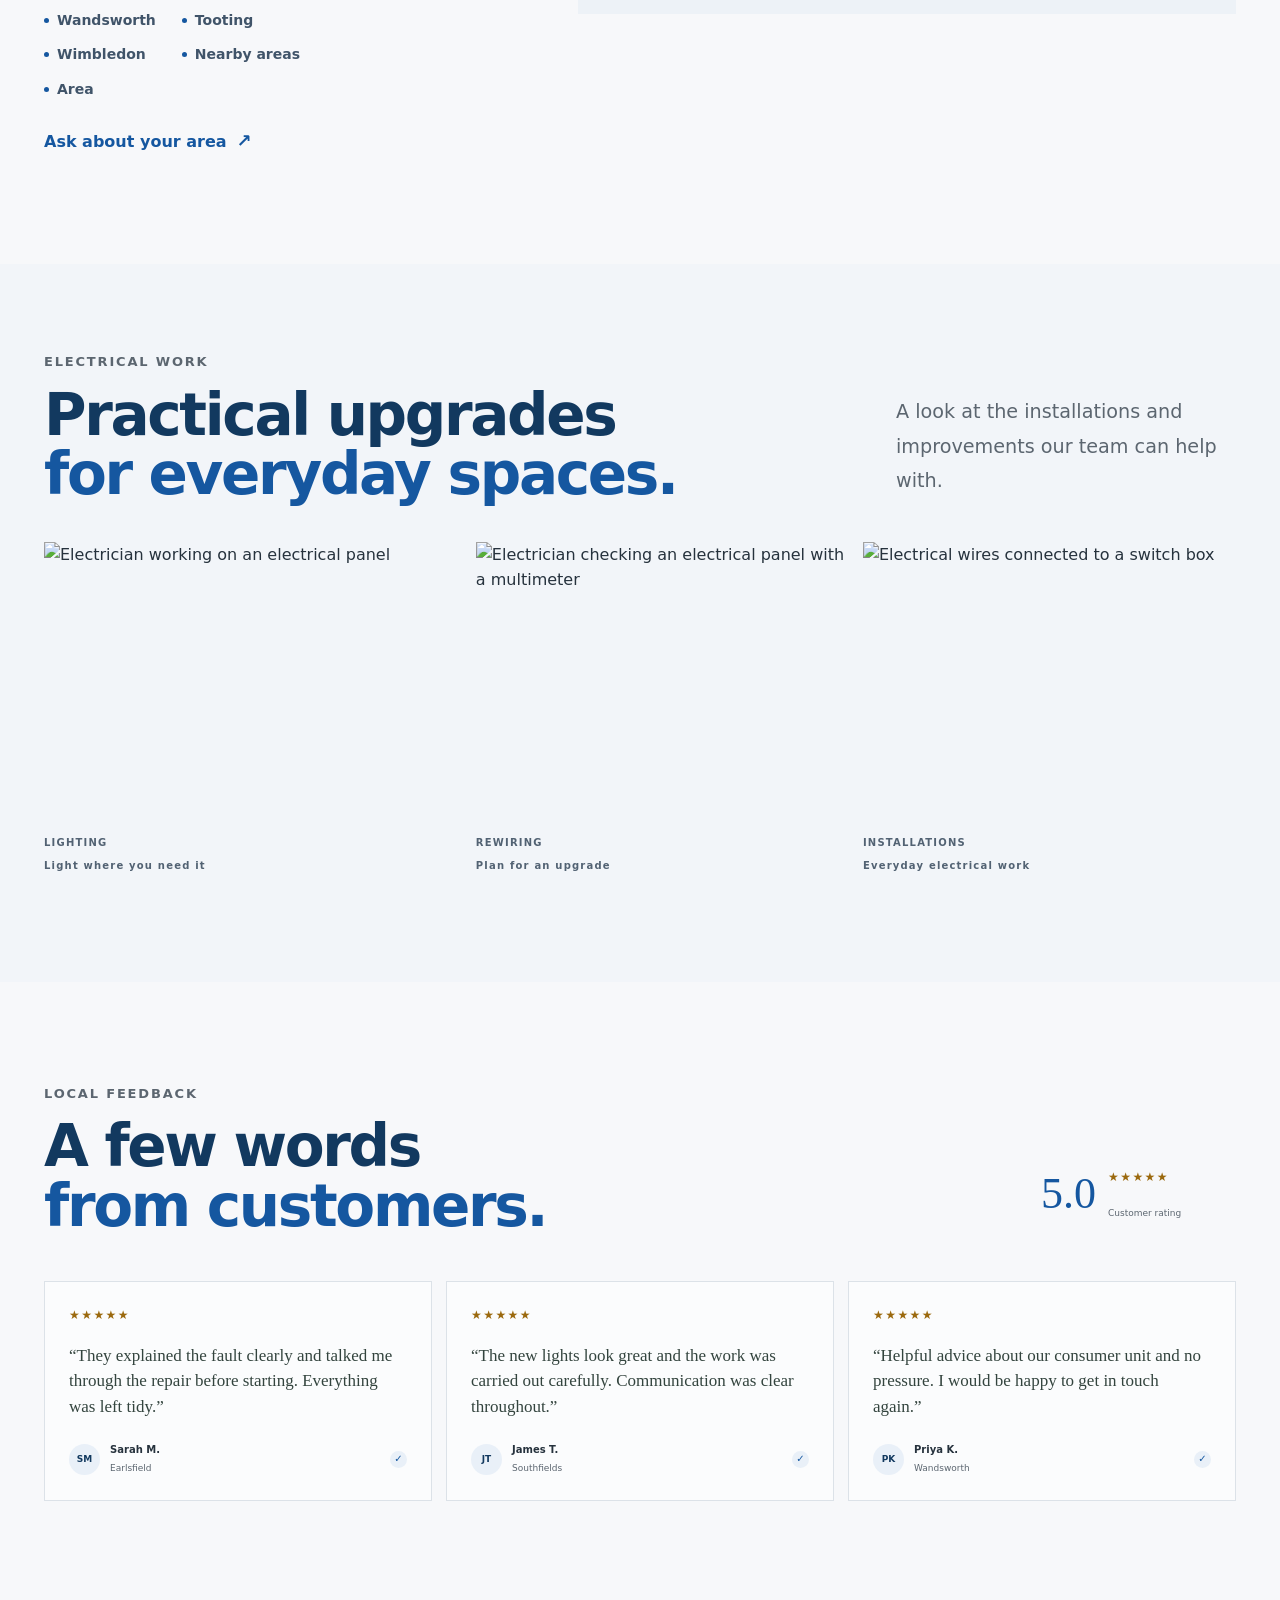
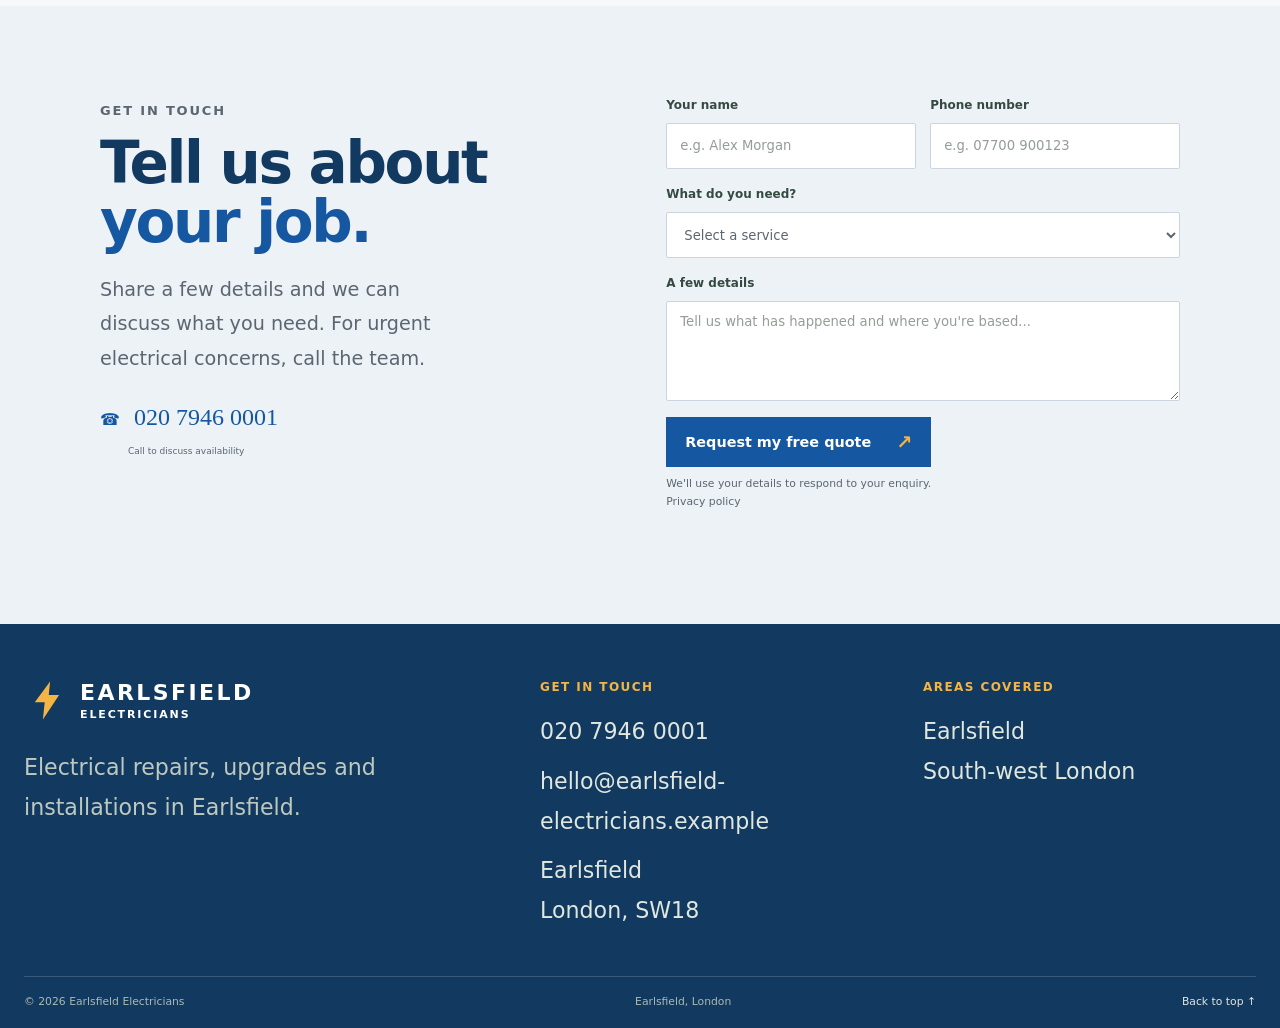
==== commit 8a66f052: "changed site config data to match earlsfield electricians. fixed privacy policy issue" ====
--- a/index.html
+++ b/index.html
@@ -3,17 +3,12 @@
     <head>
         <meta charset="UTF-8">
         <meta name="viewport" content="width=device-width, initial-scale=1">
-        <meta name="description" content="24/7 emergency plumbing and heating repairs across South London. Gas Safe registered engineers, clear pricing and no call-out fees." data-config="metaDescription">
-        <meta name="theme-color" content="#173b35" data-config="metaThemeColor">
-        <title data-config="metaTitle">24/7 Emergency Plumbers South London | Apex Plumbing &amp; Heating</title>
+        <meta name="description" content="Electrical repairs, lighting, rewiring and inspections for homes and businesses in Earlsfield and nearby areas." data-config="metaDescription">
+        <meta name="theme-color" content="#1557a0" data-config="metaThemeColor">
+        <title data-config="metaTitle">Earlsfield Electricians | Electrical Services in SW18</title>
         <link rel="icon" href="favicon.svg" type="image/svg+xml">
         <link rel="preconnect" href="https://images.unsplash.com">
-        <link rel="preconnect" href="https://fonts.googleapis.com">
-        <link rel="preconnect" href="https://fonts.gstatic.com" crossorigin>
         <link rel="stylesheet" href="css/style.css">
-        <link rel="preload" href="https://fonts.googleapis.com/css2?family=DM+Sans:wght@400;500;600;700&amp;family=DM+Serif+Display:ital@0;1&amp;display=swap" as="style">
-        <link href="https://fonts.googleapis.com/css2?family=DM+Sans:wght@400;500;600;700&amp;family=DM+Serif+Display:ital@0;1&amp;display=swap" rel="stylesheet" media="print" onload="this.media='all'">
-        <noscript><link href="https://fonts.googleapis.com/css2?family=DM+Sans:wght@400;500;600;700&amp;family=DM+Serif+Display:ital@0;1&amp;display=swap" rel="stylesheet"></noscript>
         <script type="application/ld+json" data-config="structuredData">{}</script>
         <script src="js/script.js" defer></script>
     </head>
@@ -27,7 +22,7 @@
 
         <header class="site-header">
             <a class="brand" href="#top" aria-label="Business home" data-config="brandHomeLabel">
-                <span class="brand-mark" aria-hidden="true" data-config="brandInitial">B</span>
+                <span class="brand-mark" aria-hidden="true"><img class="brand-mark-image" src="favicon.svg" alt=""></span>
                 <span class="brand-name"><span data-config="brandName">Business</span> <small data-config="brandTagline">Services</small></span>
             </a>
             <button class="menu-toggle" type="button" aria-expanded="false" aria-controls="site-nav" aria-label="Open navigation">
@@ -58,7 +53,7 @@
                     </div>
                 </div>
                 <div class="hero-visual">
-                    <img data-config="heroImage" src="https://images.unsplash.com/photo-1607472586893-edb57bdc0e39?auto=format&amp;fit=crop&amp;w=768&amp;q=75" srcset="https://images.unsplash.com/photo-1607472586893-edb57bdc0e39?auto=format&amp;fit=crop&amp;w=480&amp;q=75 480w, https://images.unsplash.com/photo-1607472586893-edb57bdc0e39?auto=format&amp;fit=crop&amp;w=768&amp;q=75 768w, https://images.unsplash.com/photo-1607472586893-edb57bdc0e39?auto=format&amp;fit=crop&amp;w=1200&amp;q=75 1200w, https://images.unsplash.com/photo-1607472586893-edb57bdc0e39?auto=format&amp;fit=crop&amp;w=1600&amp;q=75 1600w" sizes="(max-width: 700px) calc(100vw - 40px), 42vw" alt="Plumber working on pipework beneath a kitchen sink" fetchpriority="high">
+                    <img data-config="heroImage" src="https://images.unsplash.com/photo-1621905251189-08b45d6a269e?auto=format&amp;fit=crop&amp;w=768&amp;q=75" srcset="https://images.unsplash.com/photo-1621905251189-08b45d6a269e?auto=format&amp;fit=crop&amp;w=480&amp;q=75 480w, https://images.unsplash.com/photo-1621905251189-08b45d6a269e?auto=format&amp;fit=crop&amp;w=768&amp;q=75 768w, https://images.unsplash.com/photo-1621905251189-08b45d6a269e?auto=format&amp;fit=crop&amp;w=1200&amp;q=75 1200w, https://images.unsplash.com/photo-1621905251189-08b45d6a269e?auto=format&amp;fit=crop&amp;w=1600&amp;q=75 1600w" sizes="(max-width: 700px) calc(100vw - 40px), 42vw" alt="Electrician carrying out electrical installation work" fetchpriority="high">
                     <div class="hero-image-note"><p><strong data-config="heroImageNoteTitle">Built with care</strong><br><span data-config="heroImageNoteBody">Thoughtful from start to finish</span></p></div>
                     <span class="image-caption" data-config="imageCaption">GOOD WORK. DONE PROPERLY.</span>
                 </div>
@@ -87,9 +82,8 @@
             </section>
 
             <section class="about-band" id="about-us">
-                <div class="about-photo"><img data-config="aboutImage" src="https://images.unsplash.com/photo-1621905251189-08b45d6a269e?auto=format&amp;fit=crop&amp;w=768&amp;q=75" srcset="https://images.unsplash.com/photo-1621905251189-08b45d6a269e?auto=format&amp;fit=crop&amp;w=480&amp;q=75 480w, https://images.unsplash.com/photo-1621905251189-08b45d6a269e?auto=format&amp;fit=crop&amp;w=768&amp;q=75 768w, https://images.unsplash.com/photo-1621905251189-08b45d6a269e?auto=format&amp;fit=crop&amp;w=1100&amp;q=75 1100w, https://images.unsplash.com/photo-1621905251189-08b45d6a269e?auto=format&amp;fit=crop&amp;w=1400&amp;q=75 1400w" sizes="(max-width: 700px) 100vw, 50vw" alt="Residential construction project" loading="lazy"><span data-config="aboutTagline">Company tagline</span></div>
+                <div class="about-photo"><img data-config="aboutImage" src="https://images.unsplash.com/photo-1600566753086-00f18fb6b3ea?auto=format&amp;fit=crop&amp;w=768&amp;q=75" srcset="https://images.unsplash.com/photo-1600566753086-00f18fb6b3ea?auto=format&amp;fit=crop&amp;w=480&amp;q=75 480w, https://images.unsplash.com/photo-1600566753086-00f18fb6b3ea?auto=format&amp;fit=crop&amp;w=768&amp;q=75 768w, https://images.unsplash.com/photo-1600566753086-00f18fb6b3ea?auto=format&amp;fit=crop&amp;w=1100&amp;q=75 1100w, https://images.unsplash.com/photo-1600566753086-00f18fb6b3ea?auto=format&amp;fit=crop&amp;w=1400&amp;q=75 1400w" sizes="(max-width: 700px) 100vw, 50vw" alt="Bright home interior" loading="lazy"><span data-config="aboutTagline">Company tagline</span></div>
                 <div class="about-copy"><p class="eyebrow" data-config="aboutEyebrow">About the company</p><h2 data-config="aboutHeading">Considered design.<br><em>Quality craftsmanship.</em></h2><p data-config="aboutIntro">Company introduction</p><p data-config="aboutSupporting">Additional company information</p><a class="text-link" href="#quote-form" data-config="aboutCta">Discuss your project <span aria-hidden="true">↗</span></a>
-                    <div class="experience-stamp"><strong data-config="aboutExperienceYears">Years<span data-config="aboutExperienceSuffix">+</span></strong><small data-config="aboutExperienceLabel">COMPANY<br>EXPERIENCE</small></div>
                 </div>
             </section>
 
@@ -104,9 +98,9 @@
             <section class="work-section" aria-labelledby="work-title">
                 <div class="section work-heading"><div><p class="eyebrow" data-config="workEyebrow">A few jobs, done right</p><h2 id="work-title" data-config="workHeading">The work speaks<br><em>for itself.</em></h2></div><p class="section-intro" data-config="workIntro">Careful repairs and installations, with your home left as tidy as we found it.</p></div>
                 <div class="work-gallery">
-                    <figure><img data-config="workImage-0" src="https://images.unsplash.com/photo-1558618666-fcd25c85cd64?auto=format&amp;fit=crop&amp;w=480&amp;q=75" srcset="https://images.unsplash.com/photo-1558618666-fcd25c85cd64?auto=format&amp;fit=crop&amp;w=360&amp;q=75 360w, https://images.unsplash.com/photo-1558618666-fcd25c85cd64?auto=format&amp;fit=crop&amp;w=480&amp;q=75 480w, https://images.unsplash.com/photo-1558618666-fcd25c85cd64?auto=format&amp;fit=crop&amp;w=640&amp;q=75 640w, https://images.unsplash.com/photo-1558618666-fcd25c85cd64?auto=format&amp;fit=crop&amp;w=900&amp;q=75 900w" sizes="(max-width: 700px) calc(100vw - 40px), (max-width: 1240px) 32vw, 400px" alt="Neatly installed radiator and heating pipework" loading="lazy"><figcaption><span data-config="workItem-category-0">HEATING</span> <span data-config="workItem-title-0">The details matter</span></figcaption></figure>
-                    <figure><img data-config="workImage-1" src="https://images.unsplash.com/photo-1620626011761-996317b8d101?auto=format&amp;fit=crop&amp;w=360&amp;q=75" srcset="https://images.unsplash.com/photo-1620626011761-996317b8d101?auto=format&amp;fit=crop&amp;w=240&amp;q=75 240w, https://images.unsplash.com/photo-1620626011761-996317b8d101?auto=format&amp;fit=crop&amp;w=360&amp;q=75 360w, https://images.unsplash.com/photo-1620626011761-996317b8d101?auto=format&amp;fit=crop&amp;w=480&amp;q=75 480w, https://images.unsplash.com/photo-1620626011761-996317b8d101?auto=format&amp;fit=crop&amp;w=640&amp;q=75 640w, https://images.unsplash.com/photo-1620626011761-996317b8d101?auto=format&amp;fit=crop&amp;w=900&amp;q=75 900w" sizes="(max-width: 700px) calc(50vw - 25px), (max-width: 1240px) 32vw, 400px" alt="Modern bathroom with carefully finished fixtures" loading="lazy"><figcaption><span data-config="workItem-category-1">BATHROOMS</span> <span data-config="workItem-title-1">Made to feel right</span></figcaption></figure>
-                    <figure><img data-config="workImage-2" src="https://images.unsplash.com/photo-1600566753086-00f18fb6b3ea?auto=format&amp;fit=crop&amp;w=360&amp;q=75" srcset="https://images.unsplash.com/photo-1600566753086-00f18fb6b3ea?auto=format&amp;fit=crop&amp;w=240&amp;q=75 240w, https://images.unsplash.com/photo-1600566753086-00f18fb6b3ea?auto=format&amp;fit=crop&amp;w=360&amp;q=75 360w, https://images.unsplash.com/photo-1600566753086-00f18fb6b3ea?auto=format&amp;fit=crop&amp;w=480&amp;q=75 480w, https://images.unsplash.com/photo-1600566753086-00f18fb6b3ea?auto=format&amp;fit=crop&amp;w=640&amp;q=75 640w, https://images.unsplash.com/photo-1600566753086-00f18fb6b3ea?auto=format&amp;fit=crop&amp;w=900&amp;q=75 900w" sizes="(max-width: 700px) calc(50vw - 25px), (max-width: 1240px) 32vw, 400px" alt="Bright, finished home interior after renovation" loading="lazy"><figcaption><span data-config="workItem-category-2">INSTALLATIONS</span> <span data-config="workItem-title-2">Ready for everyday</span></figcaption></figure>
+                    <figure><img data-config="workImage-0" src="https://images.unsplash.com/photo-1660330589693-99889d60181e?auto=format&amp;fit=crop&amp;w=480&amp;q=75" srcset="https://images.unsplash.com/photo-1660330589693-99889d60181e?auto=format&amp;fit=crop&amp;w=360&amp;q=75 360w, https://images.unsplash.com/photo-1660330589693-99889d60181e?auto=format&amp;fit=crop&amp;w=480&amp;q=75 480w, https://images.unsplash.com/photo-1660330589693-99889d60181e?auto=format&amp;fit=crop&amp;w=640&amp;q=75 640w, https://images.unsplash.com/photo-1660330589693-99889d60181e?auto=format&amp;fit=crop&amp;w=900&amp;q=75 900w" sizes="(max-width: 700px) calc(100vw - 40px), (max-width: 1240px) 32vw, 400px" alt="Electrician working on an electrical panel" loading="lazy"><figcaption><span data-config="workItem-category-0">LIGHTING</span> <span data-config="workItem-title-0">Light where you need it</span></figcaption></figure>
+                    <figure><img data-config="workImage-1" src="https://images.unsplash.com/photo-1758101755915-462eddc23f57?auto=format&amp;fit=crop&amp;w=360&amp;q=75" srcset="https://images.unsplash.com/photo-1758101755915-462eddc23f57?auto=format&amp;fit=crop&amp;w=240&amp;q=75 240w, https://images.unsplash.com/photo-1758101755915-462eddc23f57?auto=format&amp;fit=crop&amp;w=360&amp;q=75 360w, https://images.unsplash.com/photo-1758101755915-462eddc23f57?auto=format&amp;fit=crop&amp;w=480&amp;q=75 480w, https://images.unsplash.com/photo-1758101755915-462eddc23f57?auto=format&amp;fit=crop&amp;w=640&amp;q=75 640w, https://images.unsplash.com/photo-1758101755915-462eddc23f57?auto=format&amp;fit=crop&amp;w=900&amp;q=75 900w" sizes="(max-width: 700px) calc(50vw - 25px), (max-width: 1240px) 32vw, 400px" alt="Electrician checking an electrical panel with a multimeter" loading="lazy"><figcaption><span data-config="workItem-category-1">REWIRING</span> <span data-config="workItem-title-1">Plan for an upgrade</span></figcaption></figure>
+                    <figure><img data-config="workImage-2" src="https://images.unsplash.com/photo-1635335874521-7987db781153?auto=format&amp;fit=crop&amp;w=360&amp;q=75" srcset="https://images.unsplash.com/photo-1635335874521-7987db781153?auto=format&amp;fit=crop&amp;w=240&amp;q=75 240w, https://images.unsplash.com/photo-1635335874521-7987db781153?auto=format&amp;fit=crop&amp;w=360&amp;q=75 360w, https://images.unsplash.com/photo-1635335874521-7987db781153?auto=format&amp;fit=crop&amp;w=480&amp;q=75 480w, https://images.unsplash.com/photo-1635335874521-7987db781153?auto=format&amp;fit=crop&amp;w=640&amp;q=75 640w, https://images.unsplash.com/photo-1635335874521-7987db781153?auto=format&amp;fit=crop&amp;w=900&amp;q=75 900w" sizes="(max-width: 700px) calc(50vw - 25px), (max-width: 1240px) 32vw, 400px" alt="Electrical wires connected to a switch box" loading="lazy"><figcaption><span data-config="workItem-category-2">INSTALLATIONS</span> <span data-config="workItem-title-2">Everyday electrical work</span></figcaption></figure>
                 </div>
             </section>
 
@@ -126,16 +120,16 @@
                     <label for="service-needed">What do you need? <span>*</span><select data-config="serviceSelect" id="service-needed" name="service" required><option value="" disabled selected>Select a service</option></select></label>
                     <label for="message">A few details <span>*</span><textarea id="message" name="message" rows="4" placeholder="Tell us what has happened and where you're based..." required></textarea></label>
                     <button class="button button-submit" type="submit" data-config="quoteSubmitButton">Send enquiry <span aria-hidden="true">↗</span></button>
-                    <p class="form-note"><span data-config="formNote">We'll use your details to respond to your enquiry.</span> <a href="privacy.html">Privacy policy</a></p>
+                    <p class="form-note"><span data-config="formNote">This demo form is not connected yet. Please call us to request a quote.</span> <br><a href="privacy.html">Privacy policy</a></p>
                     <p class="form-status" id="form-status" role="status" aria-live="polite"></p>
                 </form>
             </section>
         </main>
 
         <footer class="site-footer" id="footer">
-            <div class="footer-main"><div class="footer-brand"><a class="brand brand-light" href="#top"><span class="brand-mark" aria-hidden="true" data-config="brandInitial">B</span><span class="brand-name"><span data-config="brandName">Business</span> <small data-config="brandTagline">Services</small></span></a><p data-config="footerTagline">Company details</p></div>
+            <div class="footer-main"><div class="footer-brand"><a class="brand brand-light" href="#top"><span class="brand-mark" aria-hidden="true"><img class="brand-mark-image" src="favicon.svg" alt=""></span><span class="brand-name"><span data-config="brandName">Business</span> <small data-config="brandTagline">Services</small></span></a><p data-config="footerTagline">Company details</p></div>
                 <div class="footer-column"><h2 data-config="footerGetInTouch">Get in touch</h2><a href="#quote-form" data-config="footerPhone" data-config-attr="href:phoneHref">Contact us</a><a href="mailto:" data-config="footerEmail" data-config-attr="href:emailHref">Email us</a><p><span data-config="footerAddressLineOne">Location</span><br><span data-config="footerAddressLineTwo">Service area</span></p></div>
-                <div class="footer-column"><h2 data-config="footerAvailabilityHeading">Company information</h2><p data-config="footerAvailability">Contact us for project enquiries</p><a href="#" data-config="facebookLink" target="_blank" rel="noreferrer">Facebook <span aria-hidden="true">↗</span></a><a href="#" data-config="instagramLink" target="_blank" rel="noreferrer">Instagram <span aria-hidden="true">↗</span></a></div>
+                <div class="footer-column"><h2 data-config="footerAvailabilityHeading">Areas covered</h2><p data-config="footerAvailability">Earlsfield<br>South-west London</p></div>
             </div>
             <div class="footer-bottom"><span>© <span id="current-year">2026</span> <span data-config="footerCopyright">Business name</span></span><span data-config="footerLocation">Service area</span><a href="#top">Back to top ↑</a></div>
         </footer>
--- a/css/style.css
+++ b/css/style.css
@@ -1,26 +1,26 @@
 :root {
   color-scheme: light;
-  --ink: #1c302d;
-  --muted: #59665f;
-  --green: #173b35;
-  --green-deep: #102d29;
-  --green-soft: #e8eeea;
-  --lime: #d4ed73;
-  --paper: #f6f7f2;
+  --ink: #26323d;
+  --muted: #5c6670;
+  --green: #1557a0;
+  --green-deep: #12395f;
+  --green-soft: #e9f0f8;
+  --lime: #f4b544;
+  --paper: #f7f8fa;
   --white: #fff;
-  --line: #dfe4dd;
-  --serif: "DM Serif Display", Georgia, serif;
-  --sans: "DM Sans", "Helvetica Neue", sans-serif;
+  --line: #dce2e8;
+  --serif: Georgia, "Times New Roman", serif;
+  --sans: system-ui, -apple-system, BlinkMacSystemFont, "Segoe UI", sans-serif;
 }
 
 * { box-sizing: border-box; }
 html { scroll-behavior: smooth; scroll-padding-top: 100px; overflow-x: hidden; }
-body { margin: 0; background: var(--paper); color: var(--ink); font-family: var(--sans); font-size: 21.6px; line-height: 1.6; overflow-x: hidden; -webkit-font-smoothing: antialiased; }
+body { margin: 0; background: var(--paper); color: var(--ink); font-family: var(--sans); font-size: 16px; line-height: 1.6; overflow-x: hidden; -webkit-font-smoothing: antialiased; }
 body, button, input, select, textarea { font-family: var(--sans); }
 img { display: block; width: 100%; }
 a { color: inherit; text-decoration: none; }
 button, a, input, select, textarea { -webkit-tap-highlight-color: transparent; }
-a:focus-visible, button:focus-visible, input:focus-visible, select:focus-visible, textarea:focus-visible { outline: 3px solid #98b943; outline-offset: 3px; }
+a:focus-visible, button:focus-visible, input:focus-visible, select:focus-visible, textarea:focus-visible { outline: 3px solid #1557a0; outline-offset: 3px; }
 ::selection { background: var(--lime); color: var(--green-deep); }
 
 .skip-link { position: fixed; z-index: 100; top: 8px; left: 8px; padding: 12px 16px; background: var(--lime); color: var(--green-deep); transform: translateY(-150%); }
@@ -30,28 +30,29 @@
 .notice-bar p span { padding: 0 5px; color: var(--lime); }
 .notice-bar a { position: absolute; right: max(24px, calc((100vw - 1240px) / 2)); color: var(--lime); }
 .notice-bar a span { margin-left: 5px; }
-.status-dot { width: 7px; height: 7px; flex: 0 0 7px; border-radius: 50%; background: var(--lime); box-shadow: 0 0 0 3px rgb(212 237 115 / 16%); }
-
-.site-header { position: sticky; z-index: 20; top: 0; min-height: 78px; display: flex; align-items: center; justify-content: space-between; padding: 0 max(24px, calc((100vw - 1240px) / 2)); background: rgb(246 247 242 / 95%); border-bottom: 1px solid rgb(28 48 45 / 8%); backdrop-filter: blur(16px); }
+.status-dot { width: 7px; height: 7px; flex: 0 0 7px; border-radius: 50%; background: var(--lime); box-shadow: 0 0 0 3px rgb(244 181 68 / 20%); }
+
+.site-header { position: sticky; z-index: 20; top: 0; min-height: 78px; display: flex; align-items: center; justify-content: space-between; padding: 0 max(24px, calc((100vw - 1240px) / 2)); background: rgb(255 255 255 / 96%); border-bottom: 1px solid rgb(18 57 95 / 10%); backdrop-filter: blur(16px); }
 .brand { display: inline-flex; align-items: center; gap: 11px; color: var(--green); }
-.brand-mark { width: 45px; height: 45px; display: grid; place-items: center; background: var(--lime); color: var(--green-deep); font-family: var(--serif); font-size: 30px; line-height: 1; text-align: center; }
+.brand-mark { width: 45px; height: 45px; display: grid; place-items: center; background: transparent; line-height: 1; }
+.brand-mark-image { width: 100%; height: 100%; object-fit: contain; }
 .brand-name { display: flex; flex-direction: column; font-size: 22px; font-weight: 700; letter-spacing: .11em; line-height: 1.05; }
 .brand-name small { margin-top: 5px; font-size: 11px; font-weight: 700; letter-spacing: .17em; }
 .site-nav { display: flex; align-items: center; gap: clamp(18px, 3vw, 40px); }
 .site-nav > a { font-size: 17px; font-weight: 600; transition: color .2s ease; }
-.site-nav > a:hover { color: #527d42; }
+.site-nav > a:hover { color: var(--green); }
 .site-nav .nav-call { display: flex; align-items: center; gap: 9px; padding: 12px 17px; background: var(--green); color: var(--white); }
 .nav-call span { color: var(--lime); font-size: 16.8px; }
 .menu-toggle { display: none; }
 
 .hero { position: relative; max-width: 1440px; min-height: 590px; display: grid; grid-template-columns: 1fr 1fr; margin: 0 auto; padding: 42px max(24px, calc((100vw - 1240px) / 2)) 66px; overflow: hidden; }
 .hero-copy { position: relative; z-index: 1; display: flex; flex-direction: column; justify-content: center; align-items: flex-start; padding: 30px 28px 60px 0; animation: rise-in .7s both; }
-.eyebrow { display: flex; align-items: center; gap: 10px; margin: 0 0 20px; color: #4f665b; font-size: 13px; font-weight: 700; letter-spacing: .14em; line-height: 1.5; text-transform: uppercase; }
-.eyebrow-line { width: 24px; height: 2px; background: #89a64a; }
+.eyebrow { display: flex; align-items: center; gap: 10px; margin: 0 0 20px; color: #5c6670; font-size: 13px; font-weight: 700; letter-spacing: .14em; line-height: 1.5; text-transform: uppercase; }
+.eyebrow-line { width: 24px; height: 2px; background: var(--green); }
 h1, h2, h3, p, figure { margin-top: 0; }
-h1, h2 { color: var(--green-deep); font-family: var(--serif); font-weight: 400; letter-spacing: 0; }
+h1, h2 { color: var(--green-deep); font-family: var(--sans); font-weight: 750; letter-spacing: -.04em; }
 .hero h1 { max-width: 610px; margin: 0; font-size: clamp(48px, 5.3vw, 72px); line-height: .99; }
-h1 em, h2 em { color: #66804c; font-weight: 400; }
+h1 em, h2 em { color: var(--green); font-style: normal; font-weight: inherit; }
 .hero-lede { max-width: 445px; margin: 24px 0 0; color: var(--muted); font-size: 1.3rem; line-height: 1.8; }
 .hero-actions { display: flex; flex-wrap: wrap; align-items: center; gap: 10px; margin-top: 30px; }
 .button { min-height: 50px; display: inline-flex; align-items: center; justify-content: center; gap: 25px; padding: 0 19px; border: 0; font-size: 14.4px; font-weight: 700; cursor: pointer; transition: transform .2s ease, background .2s ease; }
@@ -67,7 +68,8 @@
 .avatar-stack span:nth-child(3) { background: #d5d7b1; }
 .hero-proof p { margin: 0; color: var(--muted); font-size: 15px; line-height: 1.55; }
 .hero-proof strong { color: var(--ink); font-size: 16px; }
-.hero-visual { position: relative; min-height: 470px; margin: 0 0 0 22px; animation: rise-in .8s .1s both; }
+.hero-copy, .hero-visual { animation: none; }
+.hero-visual { position: relative; min-height: 470px; margin: 0 0 0 22px; }
 .hero-visual::after { position: absolute; inset: 0; background: linear-gradient(180deg, transparent 65%, rgb(16 45 41 / 28%)); content: ""; pointer-events: none; }
 .hero-visual > img { height: 100%; min-height: 470px; object-fit: cover; object-position: center; }
 .hero-image-note { position: absolute; z-index: 1; right: -18px; bottom: 38px; display: flex; align-items: center; gap: 13px; padding: 15px 18px; background: var(--lime); color: var(--green-deep); }
@@ -75,9 +77,9 @@
 .hero-image-note strong { font-size: 15px; }
 .image-caption { position: absolute; z-index: 1; bottom: 19px; left: 20px; color: var(--white); font-size: 8px; font-weight: 700; letter-spacing: .2em; }
 
-.trust-strip { min-height: 72px; display: flex; align-items: center; justify-content: center; gap: clamp(25px, 7vw, 95px); padding: 17px 24px; border-top: 1px solid var(--line); border-bottom: 1px solid var(--line); background: #f0f2ec; }
-.trust-strip p { display: flex; align-items: center; gap: 9px; margin: 0; color: #475b50; font-size: 14px; font-weight: 600; }
-.trust-strip p span { color: #78964b; font-size: 16px; }
+.trust-strip { min-height: 72px; display: flex; align-items: center; justify-content: center; gap: clamp(25px, 7vw, 95px); padding: 17px 24px; border-top: 1px solid var(--line); border-bottom: 1px solid var(--line); background: #f2f5f9; }
+.trust-strip p { display: flex; align-items: center; gap: 9px; margin: 0; color: #405469; font-size: 14px; font-weight: 600; }
+.trust-strip p span { color: var(--green); font-size: 16px; }
 .section { max-width: 1240px; margin: 0 auto; padding: 108px 24px; }
 .section-heading, .work-heading { display: flex; align-items: flex-end; justify-content: space-between; gap: 40px; margin-bottom: 45px; }
 .section-heading .eyebrow, .work-heading .eyebrow, .about-copy .eyebrow, .area-copy .eyebrow, .quote-intro .eyebrow { margin-bottom: 14px; }
@@ -85,12 +87,12 @@
 .section-intro { max-width: 340px; margin: 0 0 5px; color: var(--muted); font-size: 1.2rem; line-height: 1.8; }
 .services-grid { display: grid; grid-template-columns: repeat(3, 1fr); border-top: 1px solid var(--line); border-left: 1px solid var(--line); }
 .service-item { position: relative; min-height: 235px; padding: 25px 25px 22px; border-right: 1px solid var(--line); border-bottom: 1px solid var(--line); transition: background .2s ease; }
-.service-item:hover { background: #edf1e9; }
-.service-icon { width: 42px; height: 42px; display: grid; place-items: center; margin-bottom: 24px; background: var(--green-soft); color: #42654c; font-family: var(--serif); font-size: 23px; }
+.service-item:hover { background: #f4f7fb; }
+.service-icon { width: 42px; height: 42px; display: grid; place-items: center; margin-bottom: 24px; background: var(--green-soft); color: var(--green); font-family: var(--serif); font-size: 23px; }
 .service-item h3 { margin: 0 0 8px; color: var(--green-deep); font-size: 15px; font-weight: 700; }
 .service-item p { max-width: 290px; min-height: 39px; margin: 0 0 15px; color: var(--muted); font-size: 1.164rem; line-height: 1.7; }
 .service-item a, .text-link { display: inline-flex; align-items: center; gap: 10px; color: var(--green); font-size: 16px; font-weight: 700; }
-.service-item a span, .text-link span { color: #718d48; font-size: 18px; transition: transform .2s ease; }
+.service-item a span, .text-link span { color: var(--green); font-size: 18px; transition: transform .2s ease; }
 .service-item a:hover span, .text-link:hover span { transform: translate(2px, -2px); }
 
 .about-band { min-height: 570px; display: grid; grid-template-columns: 1fr 1fr; background: var(--green); color: #edf1e8; }
@@ -99,73 +101,72 @@
 .about-photo::after { position: absolute; inset: 0; background: linear-gradient(0deg, rgb(13 35 31 / 40%), transparent 40%); content: ""; }
 .about-photo > span { position: absolute; z-index: 1; bottom: 22px; left: max(24px, calc((100vw - 1240px) / 2)); color: white; font-size: 8px; font-weight: 700; letter-spacing: .2em; }
 .about-copy { position: relative; align-self: center; min-width: 0; max-width: 620px; padding: 90px clamp(34px, 7vw, 100px) 90px 60px; }
-.about-copy .eyebrow { color: #c0d29e; }
+.about-copy .eyebrow { color: #d7e4f1; }
 .about-copy h2 { color: white; }
 .about-copy h2 em { color: var(--lime); }
 .about-copy > p:not(.eyebrow) { max-width: 425px; margin: 24px 0 0; color: #d4ddd6; font-size: 1.2rem; line-height: 1.9; }
-.about-copy .text-link { margin-top: 26px; color: var(--lime); }
-.about-copy .text-link span { color: var(--lime); }
+.about-copy .text-link { margin-top: 26px; color: var(--white); }
+.about-copy .text-link span { color: var(--white); }
 .experience-stamp { position: absolute; right: 27px; bottom: 54px; display: flex; align-items: center; gap: 8px; color: var(--lime); }
 .experience-stamp strong { font-family: var(--serif); font-size: 40px; font-weight: 400; line-height: 1; }
 .experience-stamp strong span { font-size: 23px; }
-.experience-stamp small { color: #c0d29e; font-size: 7px; font-weight: 700; letter-spacing: .12em; line-height: 1.5; }
+.experience-stamp small { color: #d7e4f1; font-size: 7px; font-weight: 700; letter-spacing: .12em; line-height: 1.5; }
 
 .area-section { display: grid; grid-template-columns: .8fr 1.2fr; align-items: center; gap: 8%; }
 .area-copy > p:not(.eyebrow) { max-width: 420px; margin: 23px 0; color: var(--muted); font-size: 1.2rem; line-height: 1.9; }
 .area-list { display: grid; grid-template-columns: repeat(2, max-content); gap: 12px 26px; margin: 25px 0 27px; padding: 0; list-style: none; }
-.area-list li { display: flex; align-items: center; gap: 8px; color: #40584d; font-size: 14px; font-weight: 600; }
-.area-list li::before { width: 5px; height: 5px; border-radius: 50%; background: #9db963; content: ""; }
-.map-frame { position: relative; min-height: 390px; background: #e3e9e0; }
+.area-list li { display: flex; align-items: center; gap: 8px; color: #405469; font-size: 14px; font-weight: 600; }
+.area-list li::before { width: 5px; height: 5px; border-radius: 50%; background: var(--green); content: ""; }
+.map-frame { position: relative; min-height: 390px; background: #edf2f7; }
 .map-frame iframe { width: 100%; height: 390px; border: 0; filter: saturate(.65); }
 .map-tag { position: absolute; right: 14px; bottom: 14px; display: inline-flex; align-items: center; gap: 10px; padding: 12px 14px; background: var(--white); color: var(--green); font-size: 8px; font-weight: 700; letter-spacing: .1em; }
 
-.work-section { padding: 0 0 108px; background: #edf0e9; }
+.work-section { padding: 0 0 108px; background: #f2f5f9; }
 .work-heading { max-width: 1240px; margin: 0 auto; padding: 88px 24px 38px; }
 .work-gallery { max-width: 1240px; display: grid; grid-template-columns: 1.12fr 1fr 1fr; gap: 14px; margin: 0 auto; padding: 0 24px; }
 .work-gallery figure { margin: 0; }
 .work-gallery img { height: 280px; object-fit: cover; }
 .work-gallery figcaption { display: flex; flex-direction: column; gap: 7px; padding-top: 13px; color: var(--green); font-family: var(--serif); font-size: 16px; }
-.work-gallery figcaption span { color: #56645b; font-family: var(--sans); font-size: 10px; font-weight: 700; letter-spacing: .12em; }
+.work-gallery figcaption span { color: #526273; font-family: var(--sans); font-size: 10px; font-weight: 700; letter-spacing: .12em; }
 
 .reviews-section { padding-top: 102px; padding-bottom: 105px; }
 .rating-summary { min-width: 195px; display: grid; grid-template-columns: auto 1fr; align-items: center; column-gap: 12px; margin: 0 0 6px; }
 .rating-summary strong { grid-row: span 2; color: var(--green); font-family: var(--serif); font-size: 44px; font-weight: 400; }
-.stars { color: #799646; font-size: 12px; letter-spacing: .12em; }
+.stars { color: #9b690e; font-size: 12px; letter-spacing: .12em; }
 .rating-summary small { color: var(--muted); font-size: 9px; }
 .review-grid { display: grid; grid-template-columns: repeat(3, 1fr); gap: 14px; }
 .review { min-height: 220px; display: flex; flex-direction: column; margin: 0; padding: 24px; border: 1px solid var(--line); background: rgb(255 255 255 / 48%); }
 .review blockquote { flex: 1; margin: 18px 0 23px; color: #33443e; font-family: var(--serif); font-size: 17px; line-height: 1.5; }
 .review figcaption { display: flex; align-items: center; gap: 10px; }
-.review-avatar { width: 31px; height: 31px; display: grid; place-items: center; border-radius: 50%; background: #e3e9d9; color: #4a6244; font-size: 9px; font-weight: 700; }
+.review-avatar { width: 31px; height: 31px; display: grid; place-items: center; border-radius: 50%; background: var(--green-soft); color: var(--green-deep); font-size: 9px; font-weight: 700; }
 .review figcaption > span:nth-child(2) { display: flex; flex-direction: column; gap: 3px; }
 .review figcaption strong { color: var(--ink); font-size: 10px; }
 .review figcaption small { color: var(--muted); font-size: 9px; }
 .review-check { width: 17px; height: 17px; display: grid; place-items: center; margin-left: auto; border-radius: 50%; background: var(--green-soft); color: var(--green); font-size: 10px; }
 
-.quote-section { display: grid; grid-template-columns: .85fr 1fr; gap: 12%; padding: 90px max(24px, calc((100vw - 1080px) / 2)); background: #e9eee7; }
+.quote-section { display: grid; grid-template-columns: .85fr 1fr; gap: 12%; padding: 90px max(24px, calc((100vw - 1080px) / 2)); background: #edf2f7; }
 .quote-intro { padding-top: 5px; }
-.quote-intro h2 em { color: #6d854c; }
+.quote-intro h2 em { color: var(--green); }
 .quote-intro > p:not(.eyebrow) { max-width: 340px; margin: 20px 0 22px; color: var(--muted); font-size: 1.2rem; line-height: 1.8; }
 .quote-phone { display: block; color: var(--green); font-family: var(--serif); font-size: 24px; }
-.quote-phone span { margin-right: 8px; color: #78964b; font-family: var(--sans); font-size: 16px; }
+.quote-phone span { margin-right: 8px; color: var(--green); font-family: var(--sans); font-size: 16px; }
 .quote-intro > small { display: block; margin: 7px 0 0 28px; color: var(--muted); font-size: 9px; }
 .quote-form { display: flex; flex-direction: column; gap: 16px; }
 .form-row { display: grid; grid-template-columns: 1fr 1fr; gap: 14px; }
 .quote-form label { display: flex; flex-direction: column; gap: 8px; color: #344a41; font-size: 12px; font-weight: 700; }
 .quote-form label > span { display: none; }
-.quote-form input, .quote-form select, .quote-form textarea { width: 100%; min-height: 46px; padding: 12px 13px; border: 1px solid #d4ddd3; border-radius: 0; background: #f8f9f5; color: var(--ink); font-size: 13.2px; font-weight: 400; }
+.quote-form input, .quote-form select, .quote-form textarea { width: 100%; min-height: 46px; padding: 12px 13px; border: 1px solid #cbd5e0; border-radius: 2px; background: #fff; color: var(--ink); font-size: 13.2px; font-weight: 400; }
 .quote-form textarea { min-height: 100px; resize: vertical; }
 .quote-form input::placeholder, .quote-form textarea::placeholder { color: #949d96; }
-.quote-form select:invalid { color: #59665f; }
+.quote-form select:invalid { color: var(--muted); }
 .button-submit { align-self: flex-start; min-width: 215px; background: var(--green); color: white; }
 .button-submit span { color: var(--lime); font-size: 19.2px; }
-.form-note { margin: -8px 0 0; color: #59665f; font-size: 10.8px; }
+.form-note { margin: -8px 0 0; color: var(--muted); font-size: 10.8px; }
 .form-status { min-height: 16px; margin: -8px 0 0; color: var(--green); font-size: 13.2px; line-height: 1.5; }
 
 .site-footer { padding: 54px max(24px, calc((100vw - 1240px) / 2)) 18px; background: var(--green-deep); color: #e8eee5; }
 .footer-main { display: grid; grid-template-columns: 1.4fr 1fr 1fr; gap: 50px; padding-bottom: 45px; }
 .brand-light { color: white; }
-.brand-light .brand-mark { color: var(--green-deep); }
 .footer-brand > p { margin: 18px 0 0; color: #bdc9bf; font-size: 1.3824rem; line-height: 1.8; }
 .footer-column { display: flex; flex-direction: column; align-items: flex-start; gap: 10px; }
 .footer-column h2 { margin: 0 0 5px; color: var(--lime); font-family: var(--sans); font-size: 12px; font-weight: 700; letter-spacing: .12em; text-transform: uppercase; }
@@ -290,19 +291,19 @@
   .rating-summary { padding-top: 18px; }
 }
 
-.simple-page { min-height: 100vh; display: flex; flex-direction: column; }
-.simple-header { min-height: 82px; display: flex; align-items: center; justify-content: space-between; gap: 20px; padding: 14px max(24px, calc((100vw - 1120px) / 2)); border-bottom: 1px solid var(--line); }
+.simple-page { min-height: 100vh; display: flex; flex-direction: column; background: #fff; color: var(--ink); font-family: var(--sans); font-size: 16px; line-height: 1.6; }
+.simple-header { min-height: 82px; display: flex; align-items: center; justify-content: space-between; gap: 20px; padding: 14px max(24px, calc((100vw - 1120px) / 2)); border-bottom: 1px solid var(--line); background: #fff; }
 .simple-header .text-link { font-size: 13px; }
-.policy-content { width: min(820px, calc(100% - 48px)); margin: 0 auto; padding: 72px 0 88px; }
-.policy-content h1, .not-found-content h1 { margin: 0; color: var(--green-deep); font-family: var(--serif); font-size: 58px; font-weight: 400; line-height: 1.05; }
+.policy-content { width: min(820px, calc(100% - 48px)); margin: 0 auto; padding: 56px 0 72px; }
+.policy-content h1, .not-found-content h1 { margin: 0; color: var(--green-deep); font-family: var(--sans); font-size: 46px; font-weight: 750; letter-spacing: -.04em; line-height: 1.1; }
 .policy-updated { margin: 15px 0 26px; color: var(--muted); font-size: 13px; }
-.policy-intro { max-width: 680px; margin: 0 0 42px; color: var(--muted); font-size: 18px; line-height: 1.75; }
-.policy-content section { padding: 24px 0; border-top: 1px solid var(--line); }
+.policy-intro { max-width: 680px; margin: 0 0 32px; color: var(--muted); font-size: 17px; line-height: 1.7; }
+.policy-content section { padding: 20px 0; border-top: 1px solid var(--line); }
 .policy-content section h2 { margin: 0 0 10px; color: var(--green-deep); font-family: var(--sans); font-size: 17px; font-weight: 700; }
 .policy-content section p, .policy-content section a { margin: 0; color: var(--muted); font-size: 15px; line-height: 1.8; }
 .policy-content section a { color: var(--green); text-decoration: underline; text-underline-offset: 3px; }
-.policy-review-note { margin: 30px 0 0; padding: 16px 18px; border-left: 3px solid var(--lime); background: var(--green-soft); color: var(--green-deep); font-size: 13px; line-height: 1.7; }
-.simple-footer { display: flex; justify-content: space-between; gap: 20px; margin-top: auto; padding: 20px max(24px, calc((100vw - 1120px) / 2)); border-top: 1px solid var(--line); color: var(--muted); font-size: 12px; }
+.policy-review-note { margin: 24px 0 0; padding: 16px 18px; border-left: 3px solid var(--lime); background: #fff7e8; color: var(--green-deep); font-size: 13px; line-height: 1.7; }
+.simple-footer { display: flex; justify-content: space-between; gap: 20px; margin-top: auto; padding: 20px max(24px, calc((100vw - 1120px) / 2)); border-top: 1px solid var(--line); background: #fff; color: var(--muted); font-size: 12px; }
 .simple-footer a { color: var(--green); }
 .not-found-content { width: min(820px, calc(100% - 48px)); min-height: min(620px, calc(100vh - 150px)); display: flex; flex-direction: column; align-items: flex-start; justify-content: center; margin: 0 auto; padding: 72px 0; }
 .not-found-content h1 { max-width: 680px; }
@@ -315,7 +316,7 @@
   .simple-header .text-link { font-size: 10px; }
   .policy-content, .not-found-content { width: calc(100% - 40px); }
   .policy-content { padding: 52px 0 64px; }
-  .policy-content h1, .not-found-content h1 { font-size: 42px; }
+  .policy-content h1, .not-found-content h1 { font-size: 36px; }
   .policy-intro { font-size: 15px; }
   .policy-content section h2 { font-size: 15px; }
   .policy-content section p, .policy-content section a { font-size: 13px; }
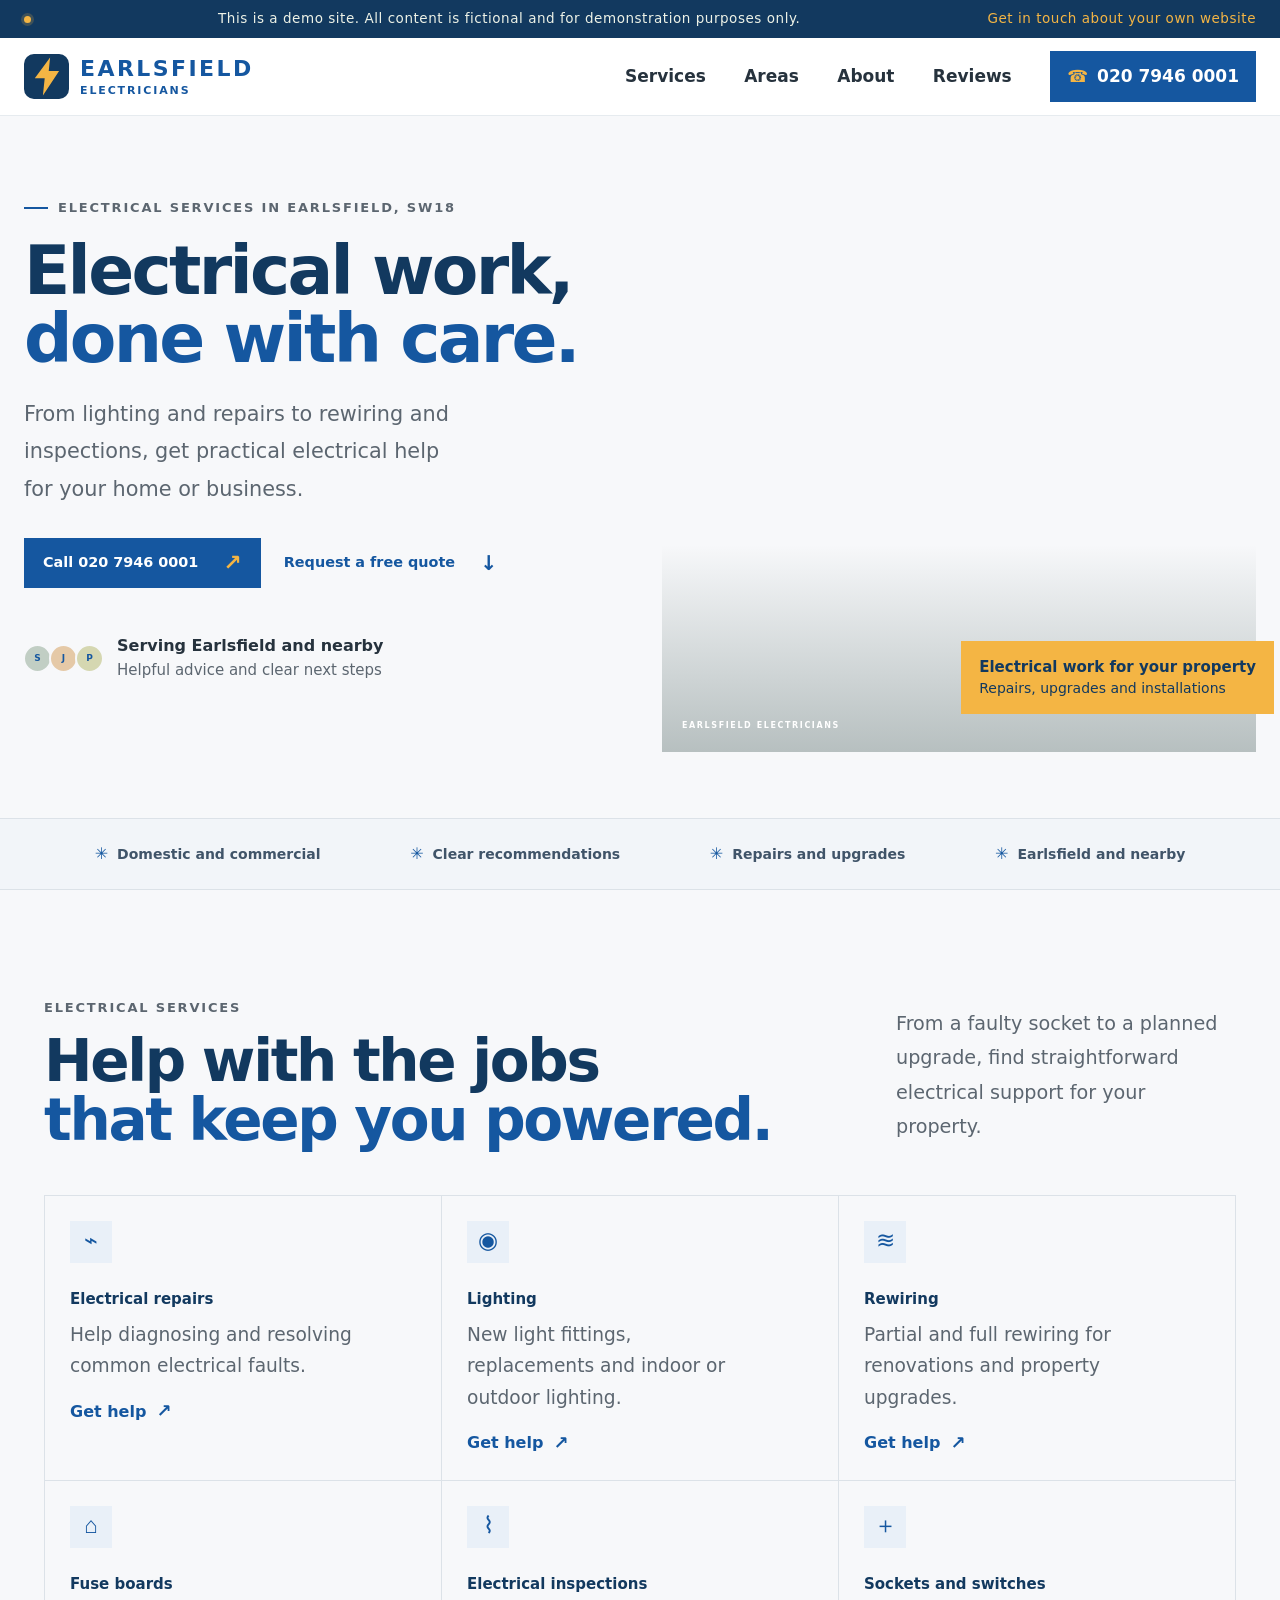
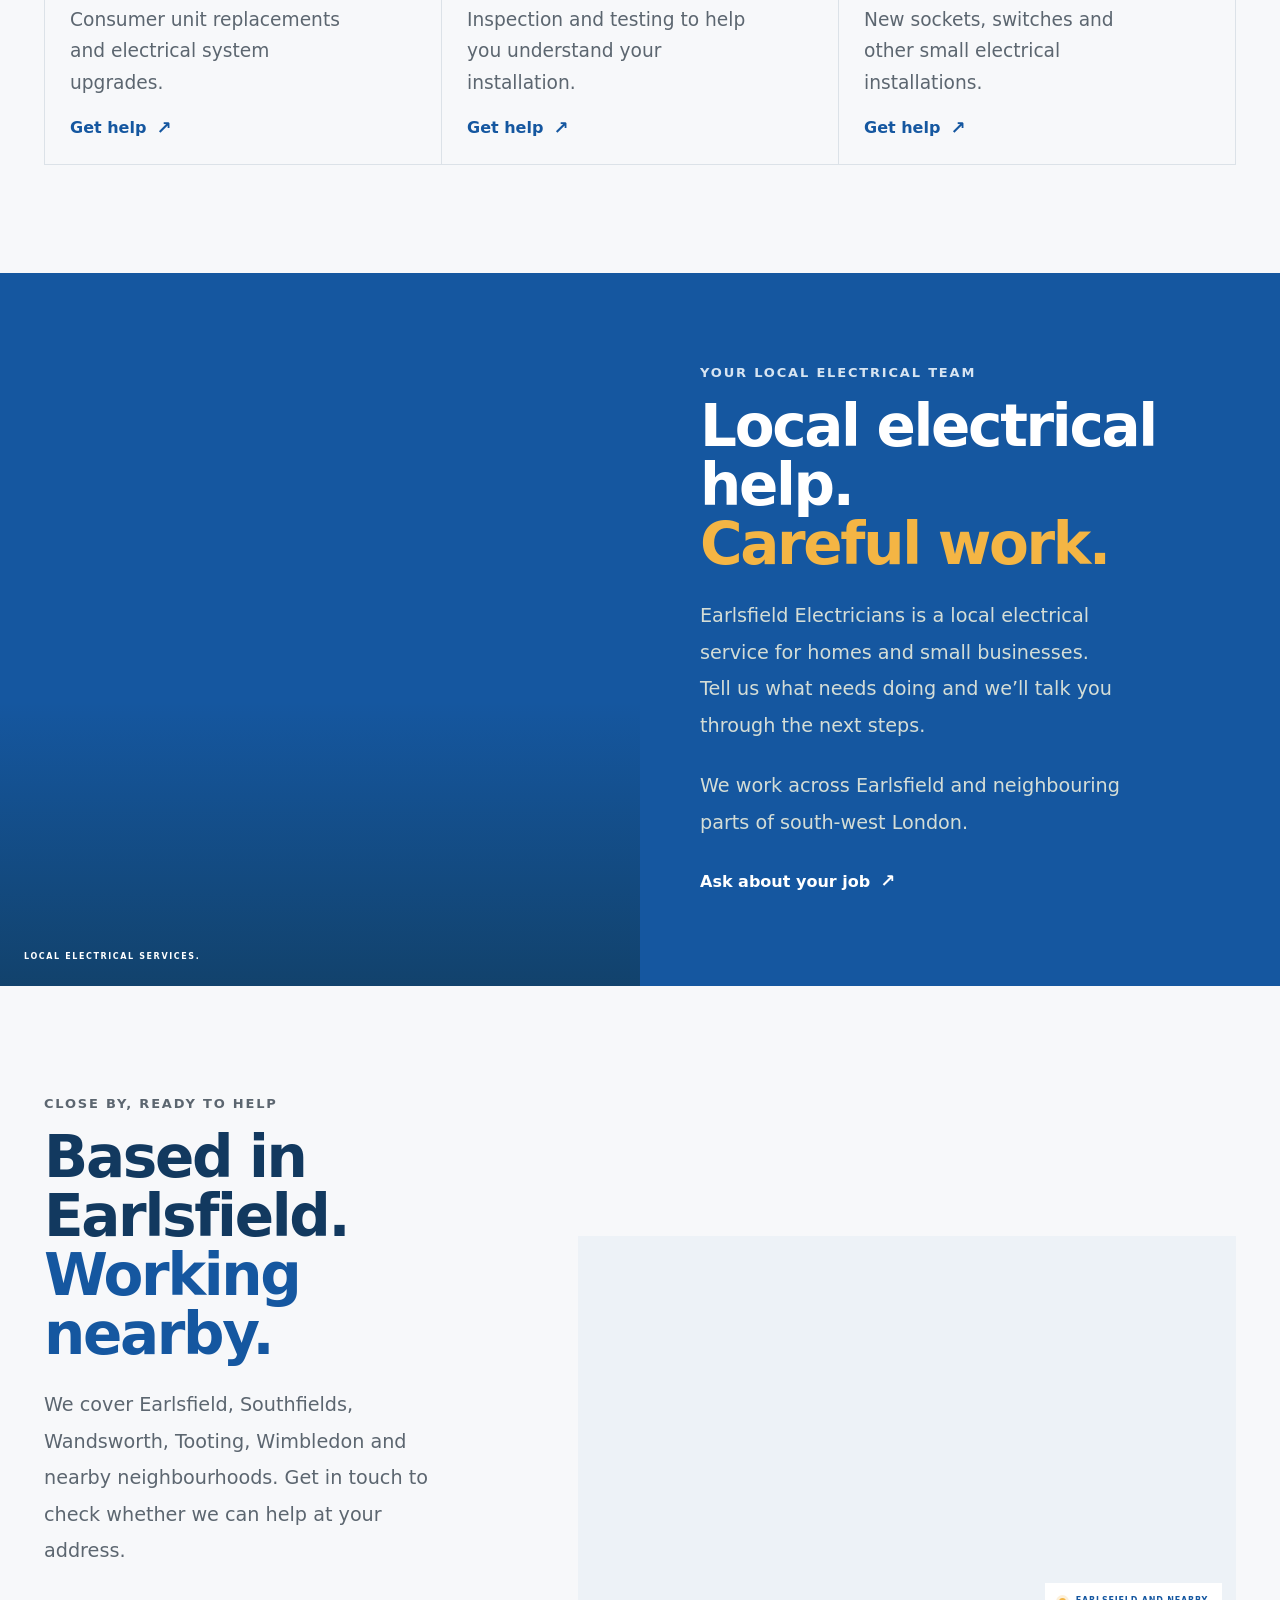
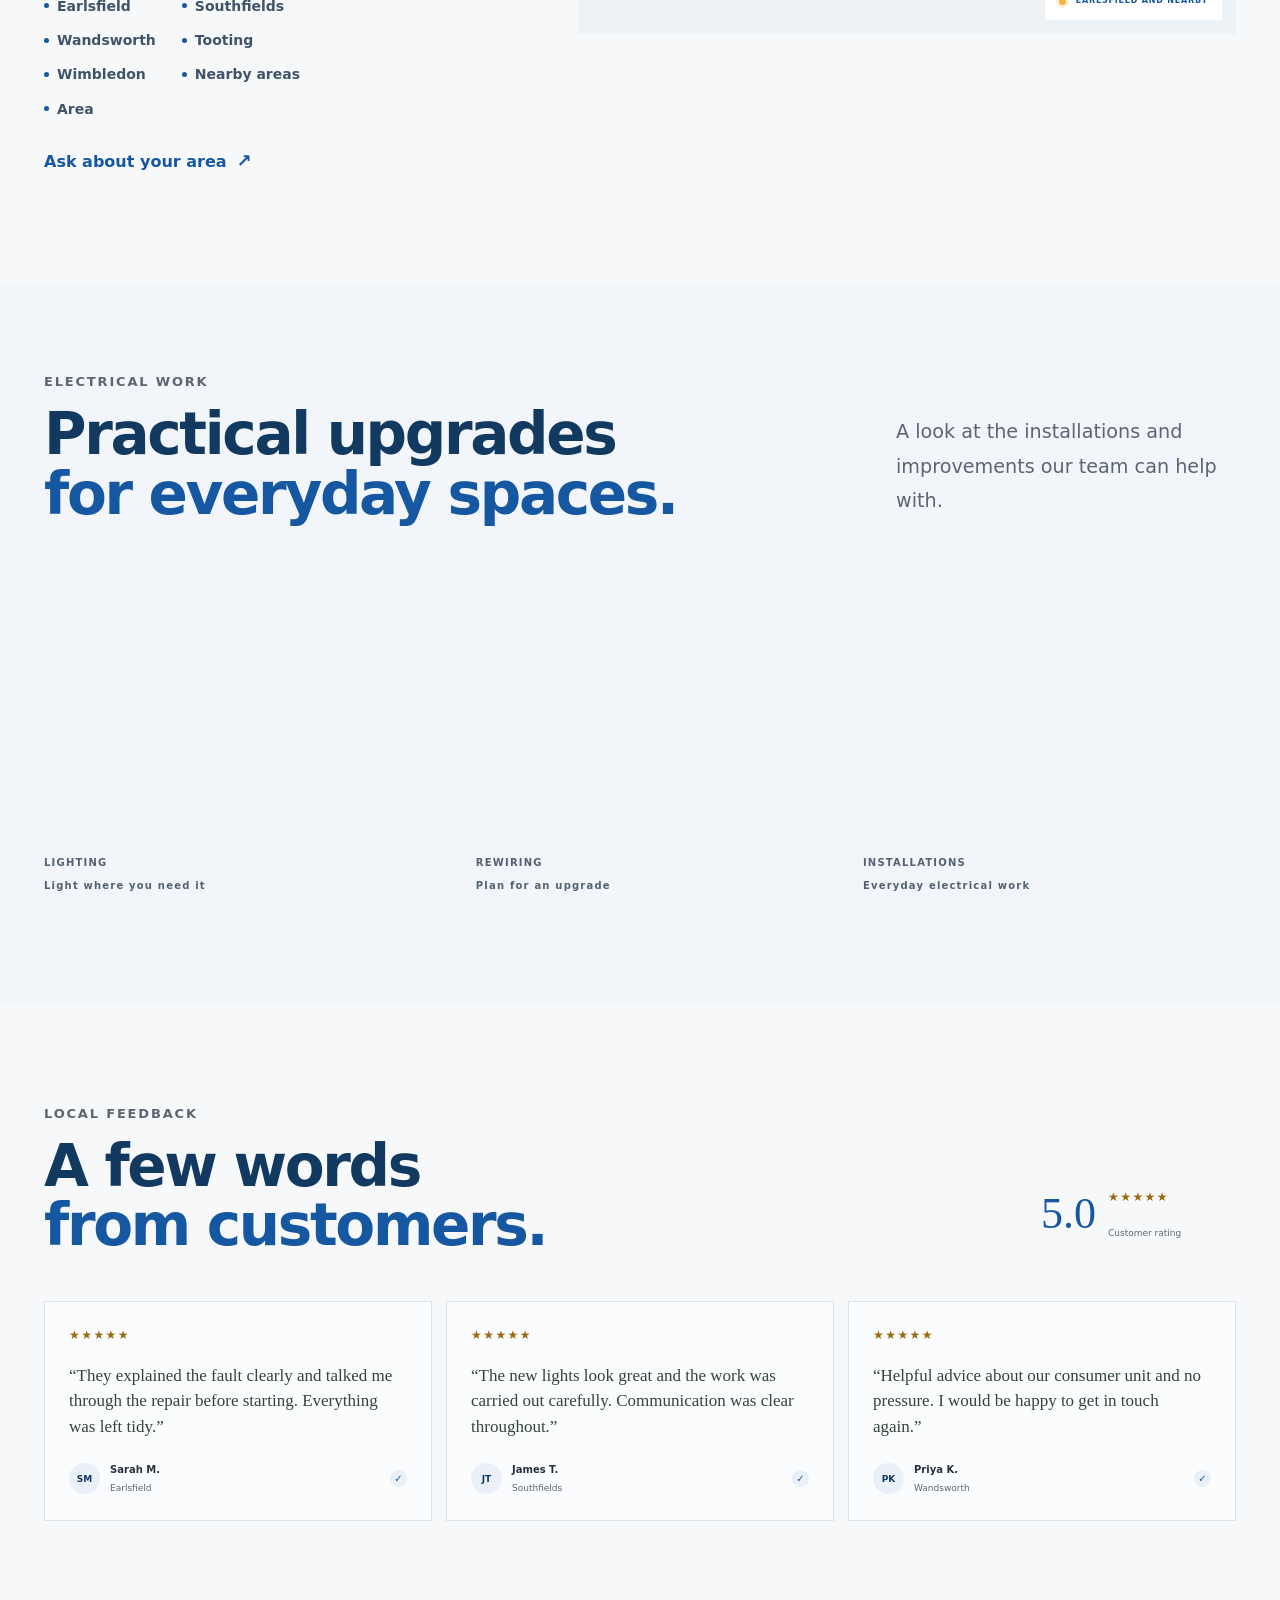
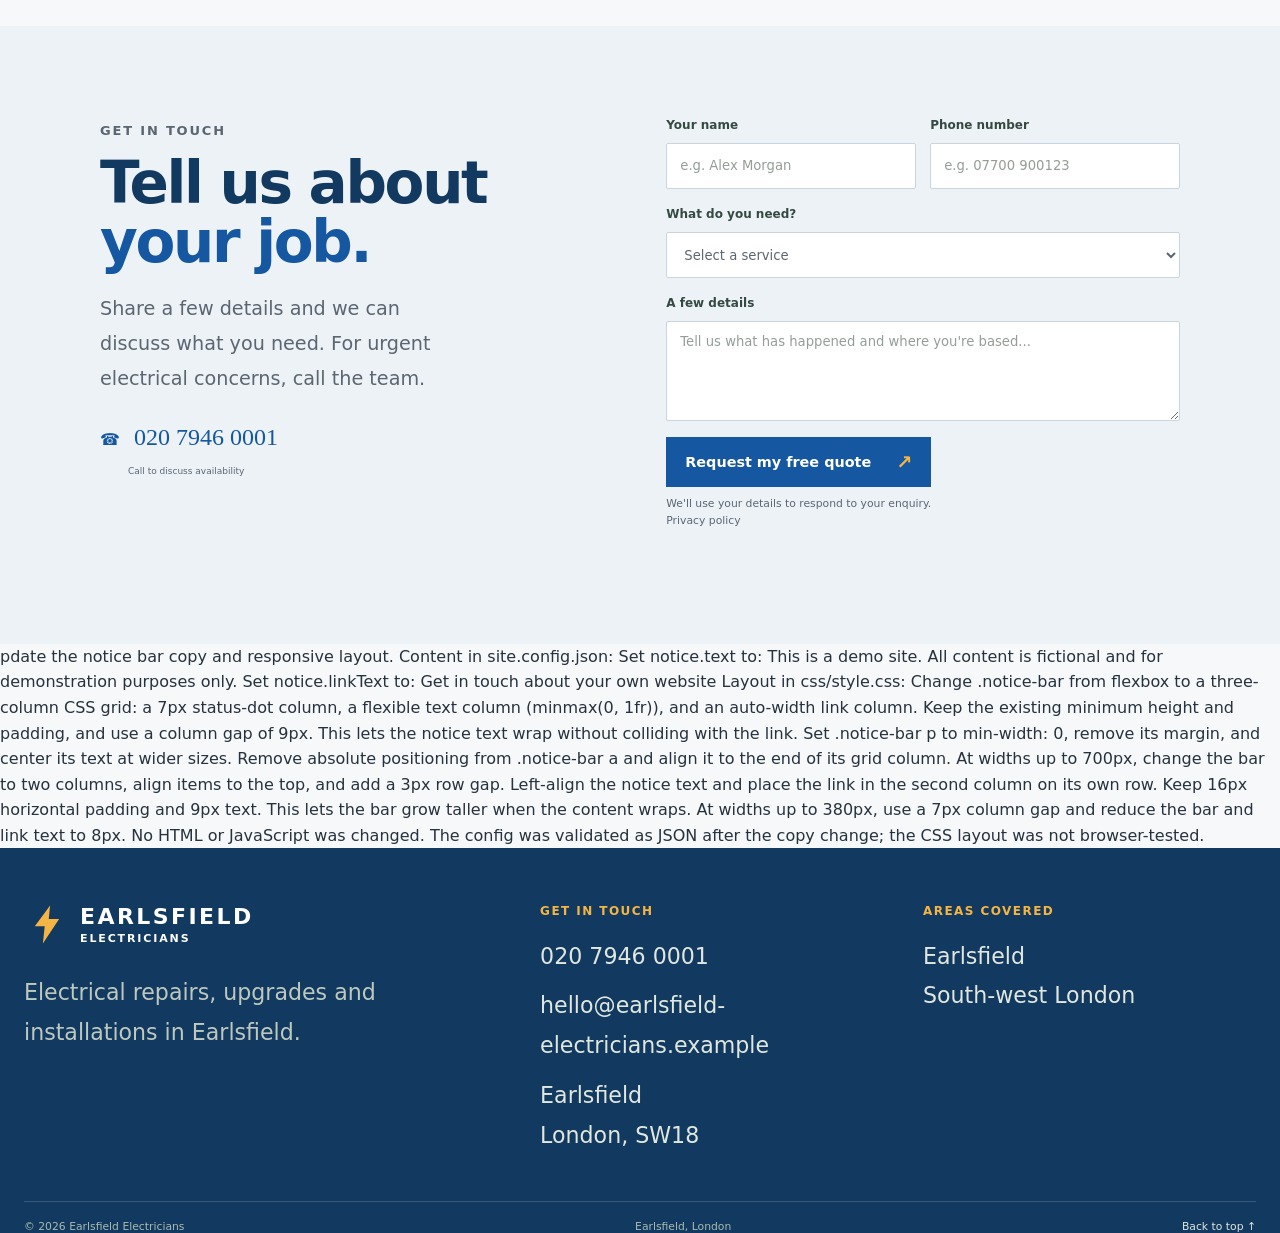
==== commit a31d49f1: "changed notice bar to reflect my phone number and indicate a demo site" ====
--- a/index.html
+++ b/index.html
@@ -125,7 +125,20 @@
                 </form>
             </section>
         </main>
+pdate the notice bar copy and responsive layout.
 
+Content in site.config.json:
+
+Set notice.text to: This is a demo site. All content is fictional and for demonstration purposes only.
+Set notice.linkText to: Get in touch about your own website
+Layout in css/style.css:
+
+Change .notice-bar from flexbox to a three-column CSS grid: a 7px status-dot column, a flexible text column (minmax(0, 1fr)), and an auto-width link column.
+Keep the existing minimum height and padding, and use a column gap of 9px. This lets the notice text wrap without colliding with the link.
+Set .notice-bar p to min-width: 0, remove its margin, and center its text at wider sizes. Remove absolute positioning from .notice-bar a and align it to the end of its grid column.
+At widths up to 700px, change the bar to two columns, align items to the top, and add a 3px row gap. Left-align the notice text and place the link in the second column on its own row. Keep 16px horizontal padding and 9px text. This lets the bar grow taller when the content wraps.
+At widths up to 380px, use a 7px column gap and reduce the bar and link text to 8px.
+No HTML or JavaScript was changed. The config was validated as JSON after the copy change; the CSS layout was not browser-tested.
         <footer class="site-footer" id="footer">
             <div class="footer-main"><div class="footer-brand"><a class="brand brand-light" href="#top"><span class="brand-mark" aria-hidden="true"><img class="brand-mark-image" src="favicon.svg" alt=""></span><span class="brand-name"><span data-config="brandName">Business</span> <small data-config="brandTagline">Services</small></span></a><p data-config="footerTagline">Company details</p></div>
                 <div class="footer-column"><h2 data-config="footerGetInTouch">Get in touch</h2><a href="#quote-form" data-config="footerPhone" data-config-attr="href:phoneHref">Contact us</a><a href="mailto:" data-config="footerEmail" data-config-attr="href:emailHref">Email us</a><p><span data-config="footerAddressLineOne">Location</span><br><span data-config="footerAddressLineTwo">Service area</span></p></div>
--- a/css/style.css
+++ b/css/style.css
@@ -25,10 +25,10 @@
 
 .skip-link { position: fixed; z-index: 100; top: 8px; left: 8px; padding: 12px 16px; background: var(--lime); color: var(--green-deep); transform: translateY(-150%); }
 .skip-link:focus { transform: translateY(0); }
-.notice-bar { min-height: 38px; display: flex; align-items: center; justify-content: center; gap: 9px; padding: 7px 24px; background: var(--green-deep); color: #edf2e7; font-size: 13.5px; letter-spacing: .04em; }
-.notice-bar p { margin: 0; }
+.notice-bar { min-height: 38px; display: grid; grid-template-columns: 7px minmax(0, 1fr) auto; align-items: center; column-gap: 9px; padding: 7px 24px; background: var(--green-deep); color: #edf2e7; font-size: 13.5px; letter-spacing: .04em; }
+.notice-bar p { min-width: 0; margin: 0; text-align: center; }
 .notice-bar p span { padding: 0 5px; color: var(--lime); }
-.notice-bar a { position: absolute; right: max(24px, calc((100vw - 1240px) / 2)); color: var(--lime); }
+.notice-bar a { justify-self: end; color: var(--lime); }
 .notice-bar a span { margin-left: 5px; }
 .status-dot { width: 7px; height: 7px; flex: 0 0 7px; border-radius: 50%; background: var(--lime); box-shadow: 0 0 0 3px rgb(244 181 68 / 20%); }
 
@@ -199,8 +199,9 @@
 }
 @media (max-width: 700px) {
   html { scroll-padding-top: 76px; }
-  .notice-bar { justify-content: flex-start; padding-right: 16px; padding-left: 16px; font-size: 9px; }
-  .notice-bar a { position: static; margin-left: auto; font-size: 9px; white-space: nowrap; }
+  .notice-bar { grid-template-columns: 7px minmax(0, 1fr); align-items: start; row-gap: 3px; padding-right: 16px; padding-left: 16px; font-size: 9px; }
+  .notice-bar p { text-align: left; }
+  .notice-bar a { grid-column: 2; justify-self: start; font-size: 9px; }
   .site-header { min-height: 66px; padding: 0 20px; }
   .brand-mark { width: 34px; height: 34px; }
   .brand-name { font-size: 14px; }
@@ -280,7 +281,7 @@
   .image-caption { opacity: 0 }
 }
 @media (max-width: 380px) {
-  .notice-bar { gap: 7px; font-size: 8px; }
+  .notice-bar { column-gap: 7px; font-size: 8px; }
   .notice-bar a { font-size: 8px; }
   .hero h1 { font-size: 43px; }
   .hero-actions { align-items: flex-start; flex-direction: column; }
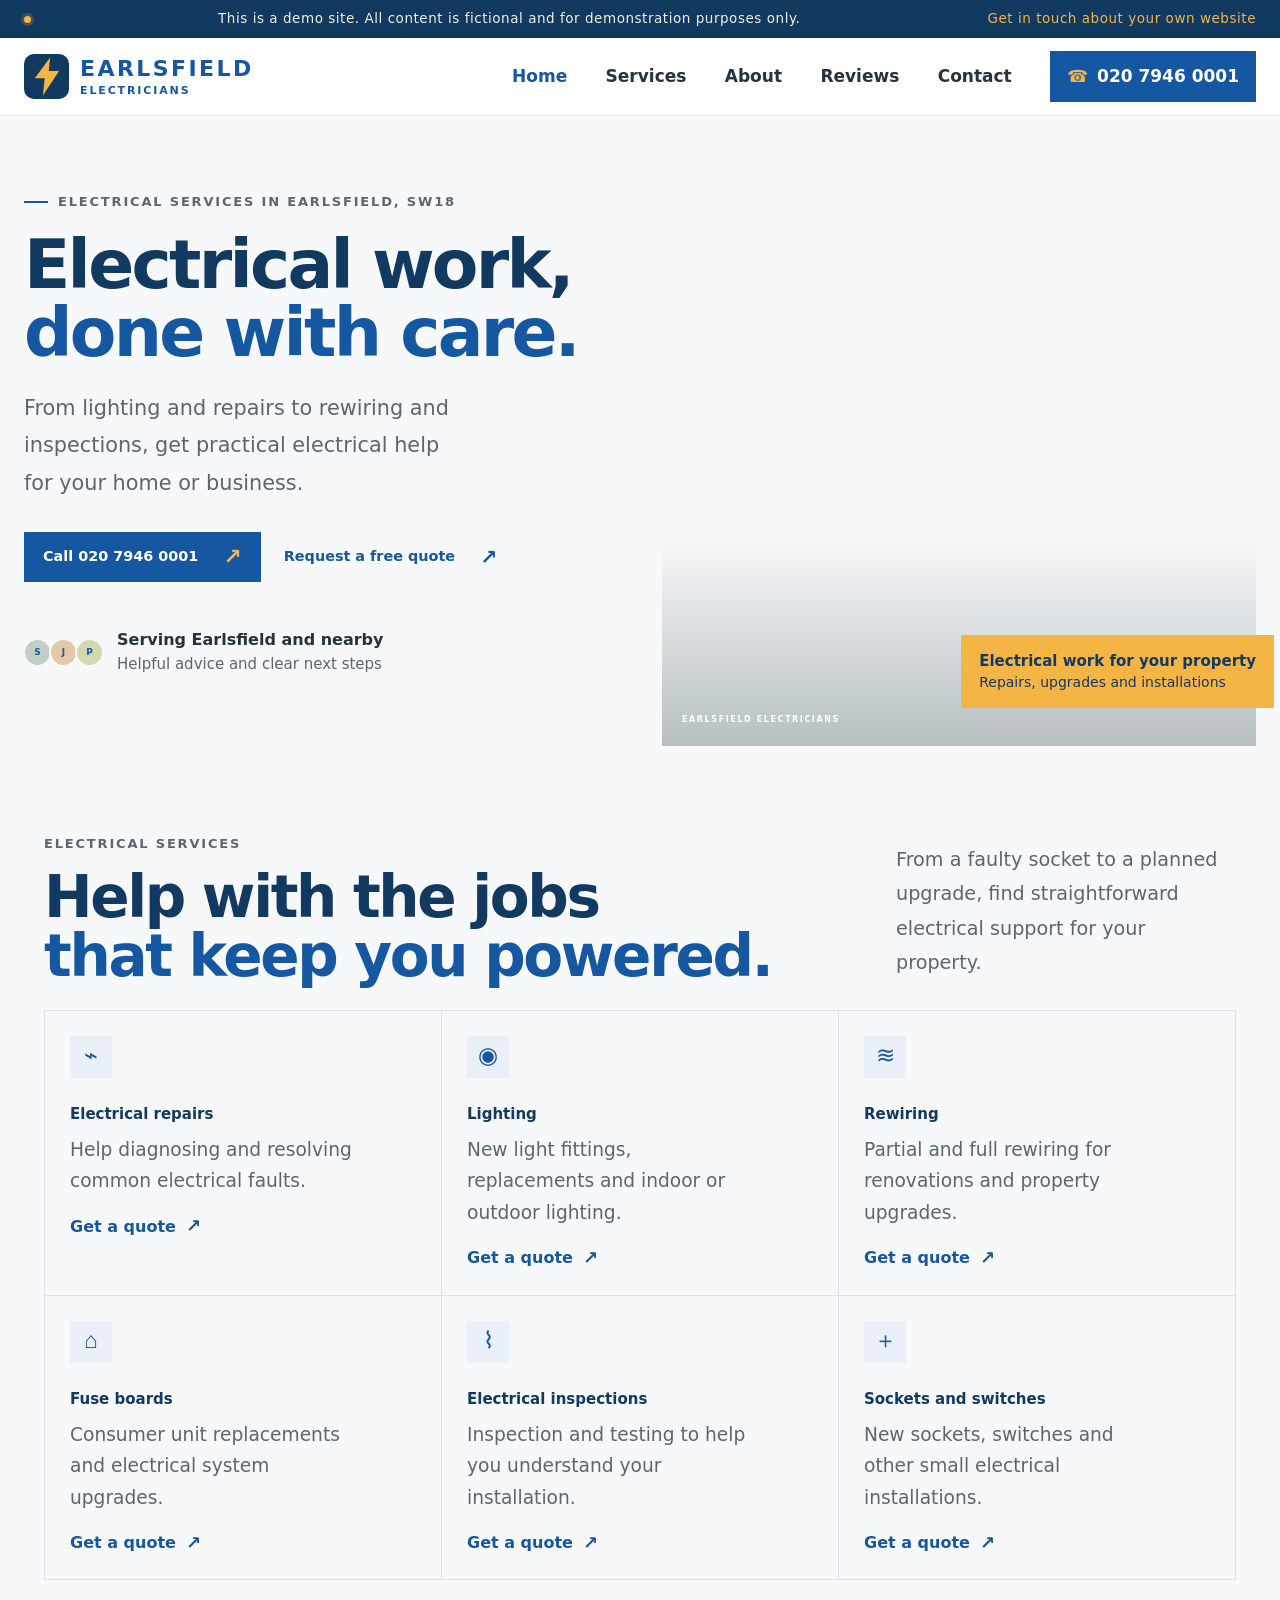
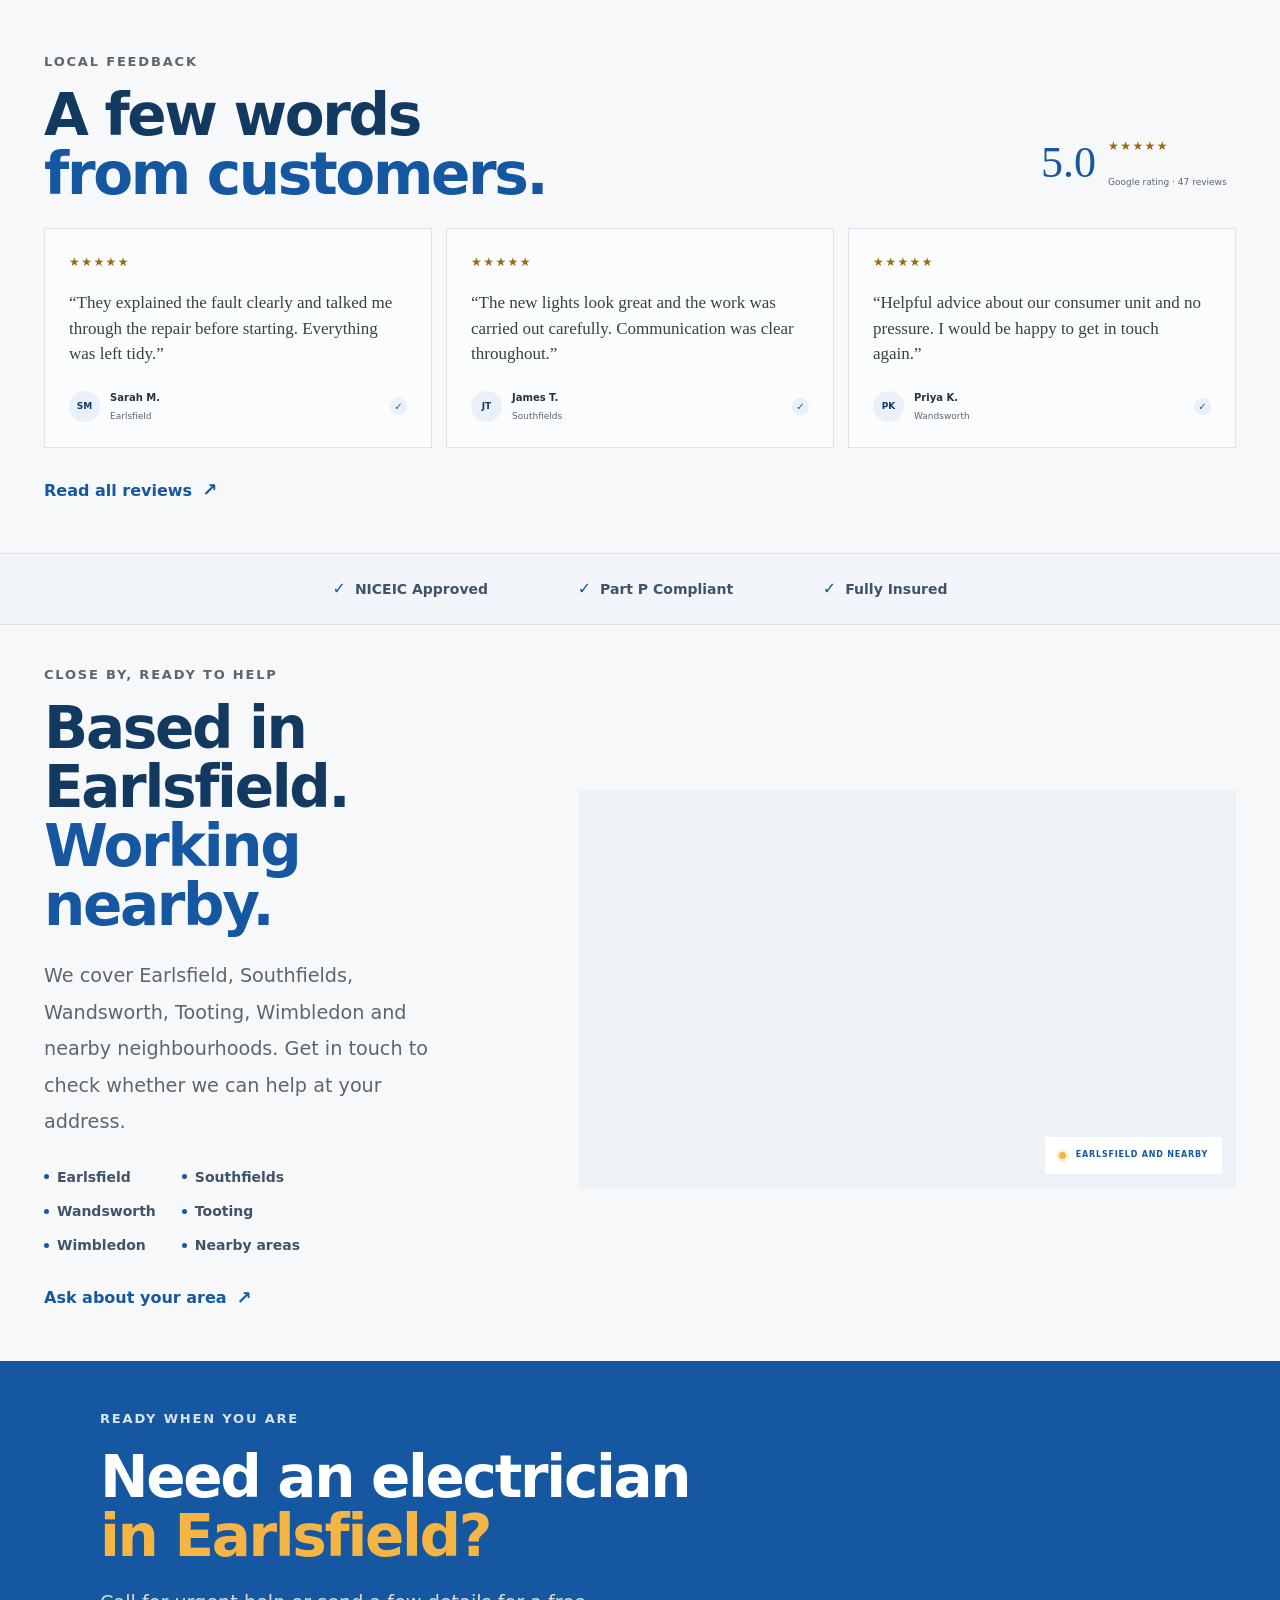
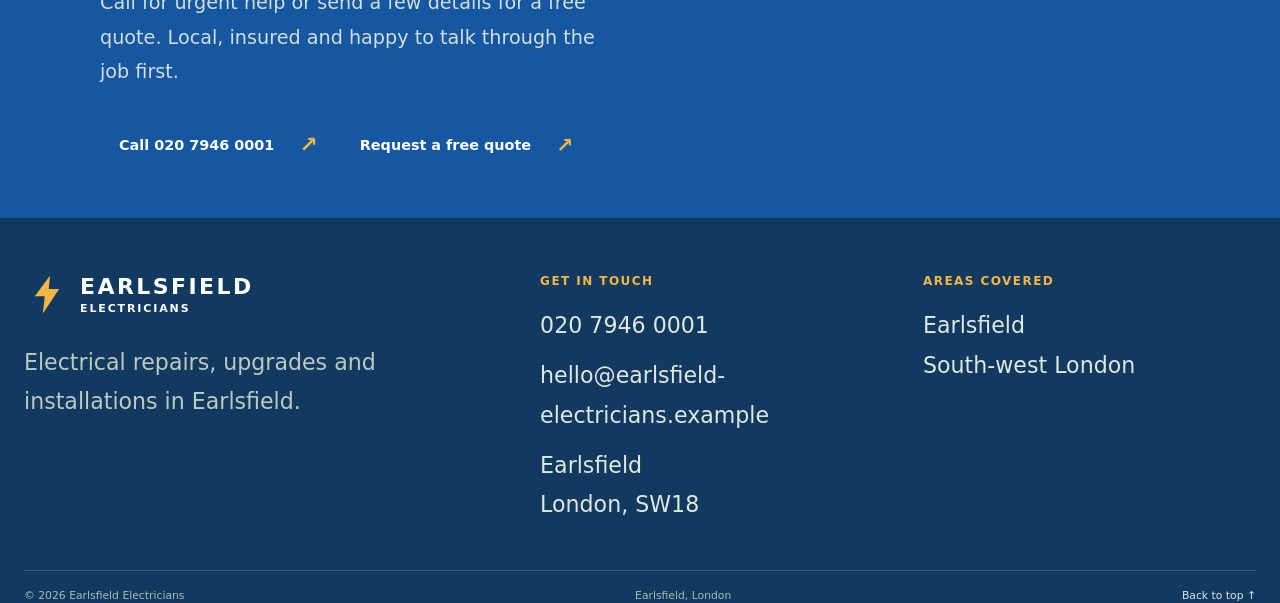
==== commit 6f5927f1: "split page into 5 pages, added FAQ section" ====
--- a/index.html
+++ b/index.html
@@ -17,11 +17,11 @@
         <div class="notice-bar">
             <span class="status-dot" aria-hidden="true"></span>
             <p data-config="noticeText">Business notice</p>
-            <a href="#quote-form" data-config="noticeLink" data-config-attr="href:phoneHref">Contact us <span aria-hidden="true">↗</span></a>
+            <a href="contact.html" data-config="noticeLink">Contact us <span aria-hidden="true">↗</span></a>
         </div>
 
         <header class="site-header">
-            <a class="brand" href="#top" aria-label="Business home" data-config="brandHomeLabel">
+            <a class="brand" href="index.html" aria-label="Business home" data-config="brandHomeLabel">
                 <span class="brand-mark" aria-hidden="true"><img class="brand-mark-image" src="favicon.svg" alt=""></span>
                 <span class="brand-name"><span data-config="brandName">Business</span> <small data-config="brandTagline">Services</small></span>
             </a>
@@ -29,11 +29,12 @@
                 <span></span><span></span>
             </button>
             <nav class="site-nav" id="site-nav" aria-label="Main navigation">
-                <a href="#available-services">Services</a>
-                <a href="#service-area">Areas</a>
-                <a href="#about-us">About</a>
-                <a href="#reviews">Reviews</a>
-                <a class="nav-call" href="#quote-form" data-config="navPhone" data-config-attr="href:phoneHref"><span aria-hidden="true">☎</span> Contact us</a>
+                <a href="index.html" aria-current="page">Home</a>
+                <a href="services.html">Services</a>
+                <a href="about.html">About</a>
+                <a href="reviews.html">Reviews</a>
+                <a href="contact.html">Contact</a>
+                <a class="nav-call" href="#top" data-config="navPhone" data-config-attr="href:phoneHref"><span aria-hidden="true">☎</span> Contact us</a>
             </nav>
         </header>
 
@@ -44,8 +45,8 @@
                     <h1 id="hero-title" data-config="heroTitle">Your next project starts here.</h1>
                     <p class="hero-lede" data-config="heroLede">Residential construction services tailored to your project.</p>
                     <div class="hero-actions">
-                        <a class="button button-primary" href="#quote-form" data-config="heroPrimaryButton" data-config-attr="href:phoneHref">Speak to our team <span aria-hidden="true">↗</span></a>
-                        <a class="button button-quiet" href="#quote-form" data-config="heroSecondaryButton">Request a free quote <span aria-hidden="true">↓</span></a>
+                        <a class="button button-primary" href="#top" data-config="heroPrimaryButton" data-config-attr="href:phoneHref">Speak to our team <span aria-hidden="true">↗</span></a>
+                        <a class="button button-quiet" href="contact.html#quote-form" data-config="heroSecondaryButton">Request a free quote <span aria-hidden="true">↗</span></a>
                     </div>
                     <div class="hero-proof">
                         <div class="avatar-stack" aria-hidden="true"><span>S</span><span>J</span><span>P</span></div>
@@ -59,89 +60,61 @@
                 </div>
             </section>
 
-            <section class="trust-strip" aria-label="Service promises">
-                <p data-config="trustStrip-0"><span aria-hidden="true">✳</span> Quality workmanship</p>
-                <p data-config="trustStrip-1"><span aria-hidden="true">✳</span> Fully insured</p>
-                <p data-config="trustStrip-2"><span aria-hidden="true">✳</span> Clear communication</p>
-                <p data-config="trustStrip-3"><span aria-hidden="true">✳</span> Experienced team</p>
-            </section>
-
             <section class="section services-section" id="available-services">
                 <div class="section-heading">
                     <div><p class="eyebrow" data-config="servicesEyebrow">Our services</p><h2 data-config="servicesHeading">Construction for<br><em>the way you live.</em></h2></div>
                     <p class="section-intro" data-config="servicesIntro">A considered approach to building, renovating and improving your home.</p>
                 </div>
                 <div class="services-grid">
-                    <article class="service-item" data-service-index="0"><span class="service-icon" aria-hidden="true">⌁</span><h3 data-config="service-title-0">Service</h3><p data-config="service-description-0">Service description</p><a href="#quote-form" aria-label="Get a quote for this service">Get help <span aria-hidden="true">↗</span></a></article>
-                    <article class="service-item" data-service-index="1"><span class="service-icon" aria-hidden="true">◉</span><h3 data-config="service-title-1">Service</h3><p data-config="service-description-1">Service description</p><a href="#quote-form" aria-label="Get a quote for this service">Get help <span aria-hidden="true">↗</span></a></article>
-                    <article class="service-item" data-service-index="2"><span class="service-icon" aria-hidden="true">≋</span><h3 data-config="service-title-2">Service</h3><p data-config="service-description-2">Service description</p><a href="#quote-form" aria-label="Get a quote for this service">Get help <span aria-hidden="true">↗</span></a></article>
-                    <article class="service-item" data-service-index="3"><span class="service-icon" aria-hidden="true">⌂</span><h3 data-config="service-title-3">Service</h3><p data-config="service-description-3">Service description</p><a href="#quote-form" aria-label="Get a quote for this service">Get help <span aria-hidden="true">↗</span></a></article>
-                    <article class="service-item" data-service-index="4"><span class="service-icon" aria-hidden="true">⌇</span><h3 data-config="service-title-4">Service</h3><p data-config="service-description-4">Service description</p><a href="#quote-form" aria-label="Get a quote for this service">Get help <span aria-hidden="true">↗</span></a></article>
-                    <article class="service-item" data-service-index="5"><span class="service-icon" aria-hidden="true">＋</span><h3 data-config="service-title-5">Service</h3><p data-config="service-description-5">Service description</p><a href="#quote-form" aria-label="Get a quote for this service">Get help <span aria-hidden="true">↗</span></a></article>
-                </div>
-            </section>
-
-            <section class="about-band" id="about-us">
-                <div class="about-photo"><img data-config="aboutImage" src="https://images.unsplash.com/photo-1600566753086-00f18fb6b3ea?auto=format&amp;fit=crop&amp;w=768&amp;q=75" srcset="https://images.unsplash.com/photo-1600566753086-00f18fb6b3ea?auto=format&amp;fit=crop&amp;w=480&amp;q=75 480w, https://images.unsplash.com/photo-1600566753086-00f18fb6b3ea?auto=format&amp;fit=crop&amp;w=768&amp;q=75 768w, https://images.unsplash.com/photo-1600566753086-00f18fb6b3ea?auto=format&amp;fit=crop&amp;w=1100&amp;q=75 1100w, https://images.unsplash.com/photo-1600566753086-00f18fb6b3ea?auto=format&amp;fit=crop&amp;w=1400&amp;q=75 1400w" sizes="(max-width: 700px) 100vw, 50vw" alt="Bright home interior" loading="lazy"><span data-config="aboutTagline">Company tagline</span></div>
-                <div class="about-copy"><p class="eyebrow" data-config="aboutEyebrow">About the company</p><h2 data-config="aboutHeading">Considered design.<br><em>Quality craftsmanship.</em></h2><p data-config="aboutIntro">Company introduction</p><p data-config="aboutSupporting">Additional company information</p><a class="text-link" href="#quote-form" data-config="aboutCta">Discuss your project <span aria-hidden="true">↗</span></a>
-                </div>
-            </section>
-
-            <section class="section area-section" id="service-area">
-                <div class="area-copy"><p class="eyebrow" data-config="areaEyebrow">Our service area</p><h2 data-config="areaHeading">Local expertise.<br><em>Regional reach.</em></h2><p data-config="areaDescription">Contact us to discuss a project in your area.</p>
-                    <ul class="area-list"><li data-config="area-item-0">Area</li><li data-config="area-item-1">Area</li><li data-config="area-item-2">Area</li><li data-config="area-item-3">Area</li><li data-config="area-item-4">Area</li><li data-config="area-item-5">Area</li><li data-config="area-item-6">Area</li></ul>
-                    <a class="text-link" href="#quote-form" data-config="areaCta">Discuss your project <span aria-hidden="true">↗</span></a>
-                </div>
-                <div class="map-frame"><iframe data-config="serviceMap" title="Map showing the service area" src="about:blank" loading="lazy" referrerpolicy="no-referrer-when-downgrade"></iframe><span class="map-tag"><span class="status-dot" aria-hidden="true"></span> <span data-config="areaMapTag">Service area</span></span></div>
-            </section>
-
-            <section class="work-section" aria-labelledby="work-title">
-                <div class="section work-heading"><div><p class="eyebrow" data-config="workEyebrow">A few jobs, done right</p><h2 id="work-title" data-config="workHeading">The work speaks<br><em>for itself.</em></h2></div><p class="section-intro" data-config="workIntro">Careful repairs and installations, with your home left as tidy as we found it.</p></div>
-                <div class="work-gallery">
-                    <figure><img data-config="workImage-0" src="https://images.unsplash.com/photo-1660330589693-99889d60181e?auto=format&amp;fit=crop&amp;w=480&amp;q=75" srcset="https://images.unsplash.com/photo-1660330589693-99889d60181e?auto=format&amp;fit=crop&amp;w=360&amp;q=75 360w, https://images.unsplash.com/photo-1660330589693-99889d60181e?auto=format&amp;fit=crop&amp;w=480&amp;q=75 480w, https://images.unsplash.com/photo-1660330589693-99889d60181e?auto=format&amp;fit=crop&amp;w=640&amp;q=75 640w, https://images.unsplash.com/photo-1660330589693-99889d60181e?auto=format&amp;fit=crop&amp;w=900&amp;q=75 900w" sizes="(max-width: 700px) calc(100vw - 40px), (max-width: 1240px) 32vw, 400px" alt="Electrician working on an electrical panel" loading="lazy"><figcaption><span data-config="workItem-category-0">LIGHTING</span> <span data-config="workItem-title-0">Light where you need it</span></figcaption></figure>
-                    <figure><img data-config="workImage-1" src="https://images.unsplash.com/photo-1758101755915-462eddc23f57?auto=format&amp;fit=crop&amp;w=360&amp;q=75" srcset="https://images.unsplash.com/photo-1758101755915-462eddc23f57?auto=format&amp;fit=crop&amp;w=240&amp;q=75 240w, https://images.unsplash.com/photo-1758101755915-462eddc23f57?auto=format&amp;fit=crop&amp;w=360&amp;q=75 360w, https://images.unsplash.com/photo-1758101755915-462eddc23f57?auto=format&amp;fit=crop&amp;w=480&amp;q=75 480w, https://images.unsplash.com/photo-1758101755915-462eddc23f57?auto=format&amp;fit=crop&amp;w=640&amp;q=75 640w, https://images.unsplash.com/photo-1758101755915-462eddc23f57?auto=format&amp;fit=crop&amp;w=900&amp;q=75 900w" sizes="(max-width: 700px) calc(50vw - 25px), (max-width: 1240px) 32vw, 400px" alt="Electrician checking an electrical panel with a multimeter" loading="lazy"><figcaption><span data-config="workItem-category-1">REWIRING</span> <span data-config="workItem-title-1">Plan for an upgrade</span></figcaption></figure>
-                    <figure><img data-config="workImage-2" src="https://images.unsplash.com/photo-1635335874521-7987db781153?auto=format&amp;fit=crop&amp;w=360&amp;q=75" srcset="https://images.unsplash.com/photo-1635335874521-7987db781153?auto=format&amp;fit=crop&amp;w=240&amp;q=75 240w, https://images.unsplash.com/photo-1635335874521-7987db781153?auto=format&amp;fit=crop&amp;w=360&amp;q=75 360w, https://images.unsplash.com/photo-1635335874521-7987db781153?auto=format&amp;fit=crop&amp;w=480&amp;q=75 480w, https://images.unsplash.com/photo-1635335874521-7987db781153?auto=format&amp;fit=crop&amp;w=640&amp;q=75 640w, https://images.unsplash.com/photo-1635335874521-7987db781153?auto=format&amp;fit=crop&amp;w=900&amp;q=75 900w" sizes="(max-width: 700px) calc(50vw - 25px), (max-width: 1240px) 32vw, 400px" alt="Electrical wires connected to a switch box" loading="lazy"><figcaption><span data-config="workItem-category-2">INSTALLATIONS</span> <span data-config="workItem-title-2">Everyday electrical work</span></figcaption></figure>
+                    <article class="service-item" data-service-index="0"><span class="service-icon" aria-hidden="true">⌁</span><h3 data-config="service-title-0">Service</h3><p data-config="service-description-0">Service description</p><a href="contact.html#quote-form" aria-label="Get a quote for Electrical repairs">Get a quote <span aria-hidden="true">↗</span></a></article>
+                    <article class="service-item" data-service-index="1"><span class="service-icon" aria-hidden="true">◉</span><h3 data-config="service-title-1">Service</h3><p data-config="service-description-1">Service description</p><a href="contact.html#quote-form" aria-label="Get a quote for Lighting">Get a quote <span aria-hidden="true">↗</span></a></article>
+                    <article class="service-item" data-service-index="2"><span class="service-icon" aria-hidden="true">≋</span><h3 data-config="service-title-2">Service</h3><p data-config="service-description-2">Service description</p><a href="contact.html#quote-form" aria-label="Get a quote for Rewiring">Get a quote <span aria-hidden="true">↗</span></a></article>
+                    <article class="service-item" data-service-index="3"><span class="service-icon" aria-hidden="true">⌂</span><h3 data-config="service-title-3">Service</h3><p data-config="service-description-3">Service description</p><a href="contact.html#quote-form" aria-label="Get a quote for Fuse boards">Get a quote <span aria-hidden="true">↗</span></a></article>
+                    <article class="service-item" data-service-index="4"><span class="service-icon" aria-hidden="true">⌇</span><h3 data-config="service-title-4">Service</h3><p data-config="service-description-4">Service description</p><a href="contact.html#quote-form" aria-label="Get a quote for Electrical inspections">Get a quote <span aria-hidden="true">↗</span></a></article>
+                    <article class="service-item" data-service-index="5"><span class="service-icon" aria-hidden="true">＋</span><h3 data-config="service-title-5">Service</h3><p data-config="service-description-5">Service description</p><a href="contact.html#quote-form" aria-label="Get a quote for Sockets and switches">Get a quote <span aria-hidden="true">↗</span></a></article>
                 </div>
             </section>
 
             <section class="section reviews-section" id="reviews">
                 <div class="section-heading"><div><p class="eyebrow" data-config="reviewsEyebrow">Client feedback</p><h2 data-config="reviewsHeading">Client feedback</h2></div><p class="rating-summary"><strong data-config="reviewsRating">5.0</strong><span class="stars" aria-label="5 out of 5 stars">★★★★★</span><small data-config="reviewsRatingLabel">Client rating</small></p></div>
-                <div class="review-grid">
+                <div class="review-grid review-grid-home">
                     <figure class="review"><div class="stars" aria-label="5 out of 5 stars">★★★★★</div><blockquote data-config="review-quote-0">Client review</blockquote><figcaption><span class="review-avatar" data-config="review-initials-0">C</span><span><strong data-config="review-name-0">Client name</strong><small data-config="review-location-0">Project location</small></span><span class="review-check" aria-label="Customer review">✓</span></figcaption></figure>
                     <figure class="review"><div class="stars" aria-label="5 out of 5 stars">★★★★★</div><blockquote data-config="review-quote-1">Client review</blockquote><figcaption><span class="review-avatar" data-config="review-initials-1">C</span><span><strong data-config="review-name-1">Client name</strong><small data-config="review-location-1">Project location</small></span><span class="review-check" aria-label="Customer review">✓</span></figcaption></figure>
                     <figure class="review"><div class="stars" aria-label="5 out of 5 stars">★★★★★</div><blockquote data-config="review-quote-2">Client review</blockquote><figcaption><span class="review-avatar" data-config="review-initials-2">C</span><span><strong data-config="review-name-2">Client name</strong><small data-config="review-location-2">Project location</small></span><span class="review-check" aria-label="Customer review">✓</span></figcaption></figure>
                 </div>
+                <p class="section-footer-link"><a class="text-link" href="reviews.html">Read all reviews <span aria-hidden="true">↗</span></a></p>
             </section>
 
-            <section class="quote-section" id="quote-form">
-                <div class="quote-intro"><p class="eyebrow" data-config="quoteEyebrow">Start a conversation</p><h2 data-config="quoteHeading">Tell us about your<br><em>project.</em></h2><p data-config="quoteDescription">Share a few details and our team will get back to you.</p><a class="quote-phone" href="#quote-form" data-config="quotePhone" data-config-attr="href:phoneHref"><span aria-hidden="true">☎</span> Contact us</a><small data-config="quoteSmallPrint">We’ll respond to your enquiry</small></div>
-                <form class="quote-form" id="contact-form" action="#" data-config="quoteForm" method="POST">
-                    <div class="form-row"><label for="name">Your name <span>*</span><input type="text" id="name" name="name" autocomplete="name" placeholder="e.g. Alex Morgan" required></label><label for="phone-number">Phone number <span>*</span><input type="tel" id="phone-number" name="phone" autocomplete="tel" inputmode="tel" placeholder="e.g. 07700 900123" required></label></div>
-                    <label for="service-needed">What do you need? <span>*</span><select data-config="serviceSelect" id="service-needed" name="service" required><option value="" disabled selected>Select a service</option></select></label>
-                    <label for="message">A few details <span>*</span><textarea id="message" name="message" rows="4" placeholder="Tell us what has happened and where you're based..." required></textarea></label>
-                    <button class="button button-submit" type="submit" data-config="quoteSubmitButton">Send enquiry <span aria-hidden="true">↗</span></button>
-                    <p class="form-note"><span data-config="formNote">This demo form is not connected yet. Please call us to request a quote.</span> <br><a href="privacy.html">Privacy policy</a></p>
-                    <p class="form-status" id="form-status" role="status" aria-live="polite"></p>
-                </form>
+            <section class="trust-badges" id="trust-badges" aria-label="Accreditations and insurance">
+                <p data-config="trustBadge-0"><span aria-hidden="true">✓</span> NICEIC Approved</p>
+                <p data-config="trustBadge-1"><span aria-hidden="true">✓</span> Part P Compliant</p>
+                <p data-config="trustBadge-2"><span aria-hidden="true">✓</span> Fully Insured</p>
+            </section>
+
+            <section class="section area-section" id="service-area">
+                <div class="area-copy"><p class="eyebrow" data-config="areaEyebrow">Our service area</p><h2 data-config="areaHeading">Local expertise.<br><em>Regional reach.</em></h2><p data-config="areaDescription">Contact us to discuss a project in your area.</p>
+                    <ul class="area-list"><li data-config="area-item-0">Area</li><li data-config="area-item-1">Area</li><li data-config="area-item-2">Area</li><li data-config="area-item-3">Area</li><li data-config="area-item-4">Area</li><li data-config="area-item-5">Area</li></ul>
+                    <a class="text-link" href="contact.html" data-config="areaCta">Discuss your project <span aria-hidden="true">↗</span></a>
+                </div>
+                <div class="map-frame"><iframe data-config="serviceMap" title="Map showing the service area" src="about:blank" loading="lazy" referrerpolicy="no-referrer-when-downgrade"></iframe><span class="map-tag"><span class="status-dot" aria-hidden="true"></span> <span data-config="areaMapTag">Service area</span></span></div>
+            </section>
+
+            <section class="closing-cta" id="home-cta" aria-labelledby="home-cta-title">
+                <div class="closing-cta-copy">
+                    <p class="eyebrow" data-config="homeCtaEyebrow">Ready when you are</p>
+                    <h2 id="home-cta-title" data-config="homeCtaHeading">Need an electrician<br><em>in Earlsfield?</em></h2>
+                    <p data-config="homeCtaDescription">Call for urgent help or send a few details for a free quote.</p>
+                    <div class="hero-actions">
+                        <a class="button button-primary" href="#top" data-config="homeCtaPrimaryButton" data-config-attr="href:phoneHref">Call now <span aria-hidden="true">↗</span></a>
+                        <a class="button button-quiet" href="contact.html#quote-form" data-config="homeCtaSecondaryButton">Request a free quote <span aria-hidden="true">↗</span></a>
+                    </div>
+                </div>
             </section>
         </main>
-pdate the notice bar copy and responsive layout.
 
-Content in site.config.json:
-
-Set notice.text to: This is a demo site. All content is fictional and for demonstration purposes only.
-Set notice.linkText to: Get in touch about your own website
-Layout in css/style.css:
-
-Change .notice-bar from flexbox to a three-column CSS grid: a 7px status-dot column, a flexible text column (minmax(0, 1fr)), and an auto-width link column.
-Keep the existing minimum height and padding, and use a column gap of 9px. This lets the notice text wrap without colliding with the link.
-Set .notice-bar p to min-width: 0, remove its margin, and center its text at wider sizes. Remove absolute positioning from .notice-bar a and align it to the end of its grid column.
-At widths up to 700px, change the bar to two columns, align items to the top, and add a 3px row gap. Left-align the notice text and place the link in the second column on its own row. Keep 16px horizontal padding and 9px text. This lets the bar grow taller when the content wraps.
-At widths up to 380px, use a 7px column gap and reduce the bar and link text to 8px.
-No HTML or JavaScript was changed. The config was validated as JSON after the copy change; the CSS layout was not browser-tested.
         <footer class="site-footer" id="footer">
-            <div class="footer-main"><div class="footer-brand"><a class="brand brand-light" href="#top"><span class="brand-mark" aria-hidden="true"><img class="brand-mark-image" src="favicon.svg" alt=""></span><span class="brand-name"><span data-config="brandName">Business</span> <small data-config="brandTagline">Services</small></span></a><p data-config="footerTagline">Company details</p></div>
-                <div class="footer-column"><h2 data-config="footerGetInTouch">Get in touch</h2><a href="#quote-form" data-config="footerPhone" data-config-attr="href:phoneHref">Contact us</a><a href="mailto:" data-config="footerEmail" data-config-attr="href:emailHref">Email us</a><p><span data-config="footerAddressLineOne">Location</span><br><span data-config="footerAddressLineTwo">Service area</span></p></div>
+            <div class="footer-main"><div class="footer-brand"><a class="brand brand-light" href="index.html"><span class="brand-mark" aria-hidden="true"><img class="brand-mark-image" src="favicon.svg" alt=""></span><span class="brand-name"><span data-config="brandName">Business</span> <small data-config="brandTagline">Services</small></span></a><p data-config="footerTagline">Company details</p></div>
+                <div class="footer-column"><h2 data-config="footerGetInTouch">Get in touch</h2><a href="#top" data-config="footerPhone" data-config-attr="href:phoneHref">Contact us</a><a href="mailto:" data-config="footerEmail" data-config-attr="href:emailHref">Email us</a><p><span data-config="footerAddressLineOne">Location</span><br><span data-config="footerAddressLineTwo">Service area</span></p></div>
                 <div class="footer-column"><h2 data-config="footerAvailabilityHeading">Areas covered</h2><p data-config="footerAvailability">Earlsfield<br>South-west London</p></div>
             </div>
             <div class="footer-bottom"><span>© <span id="current-year">2026</span> <span data-config="footerCopyright">Business name</span></span><span data-config="footerLocation">Service area</span><a href="#top">Back to top ↑</a></div>
--- a/css/style.css
+++ b/css/style.css
@@ -45,7 +45,7 @@
 .nav-call span { color: var(--lime); font-size: 16.8px; }
 .menu-toggle { display: none; }
 
-.hero { position: relative; max-width: 1440px; min-height: 590px; display: grid; grid-template-columns: 1fr 1fr; margin: 0 auto; padding: 42px max(24px, calc((100vw - 1240px) / 2)) 66px; overflow: hidden; }
+.hero { position: relative; max-width: 1440px; min-height: 590px; display: grid; grid-template-columns: 1fr 1fr; margin: 0 auto; padding: 36px max(24px, calc((100vw - 1240px) / 2)) 40px; overflow: hidden; }
 .hero-copy { position: relative; z-index: 1; display: flex; flex-direction: column; justify-content: center; align-items: flex-start; padding: 30px 28px 60px 0; animation: rise-in .7s both; }
 .eyebrow { display: flex; align-items: center; gap: 10px; margin: 0 0 20px; color: #5c6670; font-size: 13px; font-weight: 700; letter-spacing: .14em; line-height: 1.5; text-transform: uppercase; }
 .eyebrow-line { width: 24px; height: 2px; background: var(--green); }
@@ -77,11 +77,21 @@
 .hero-image-note strong { font-size: 15px; }
 .image-caption { position: absolute; z-index: 1; bottom: 19px; left: 20px; color: var(--white); font-size: 8px; font-weight: 700; letter-spacing: .2em; }
 
-.trust-strip { min-height: 72px; display: flex; align-items: center; justify-content: center; gap: clamp(25px, 7vw, 95px); padding: 17px 24px; border-top: 1px solid var(--line); border-bottom: 1px solid var(--line); background: #f2f5f9; }
-.trust-strip p { display: flex; align-items: center; gap: 9px; margin: 0; color: #405469; font-size: 14px; font-weight: 600; }
-.trust-strip p span { color: var(--green); font-size: 16px; }
-.section { max-width: 1240px; margin: 0 auto; padding: 108px 24px; }
-.section-heading, .work-heading { display: flex; align-items: flex-end; justify-content: space-between; gap: 40px; margin-bottom: 45px; }
+.trust-strip,
+.trust-badges { min-height: 72px; display: flex; align-items: center; justify-content: center; gap: clamp(25px, 7vw, 95px); padding: 17px 24px; border-top: 1px solid var(--line); border-bottom: 1px solid var(--line); background: #f2f5f9; }
+.trust-strip p,
+.trust-badges p { display: flex; align-items: center; gap: 9px; margin: 0; color: #405469; font-size: 14px; font-weight: 600; }
+.trust-strip p span,
+.trust-badges p span { color: var(--green); font-size: 16px; }
+.page-intro { max-width: 1240px; margin: 0 auto; padding: 72px 24px 24px; }
+.page-intro h1 { max-width: 780px; margin: 0; font-size: clamp(42px, 5vw, 64px); line-height: 1.02; }
+.page-intro-lede { max-width: 540px; margin: 18px 0 0; color: var(--muted); font-size: 1.2rem; line-height: 1.8; }
+.rating-summary-inline { margin-top: 28px; }
+.section-footer-link { margin: 28px 0 0; }
+.site-nav > a[aria-current="page"] { color: var(--green); }
+.section { max-width: 1240px; margin: 0 auto; padding: 48px 24px; }
+.section + .section { padding-top: 24px; }
+.section-heading, .work-heading { display: flex; align-items: flex-end; justify-content: space-between; gap: 40px; margin-bottom: 24px; }
 .section-heading .eyebrow, .work-heading .eyebrow, .about-copy .eyebrow, .area-copy .eyebrow, .quote-intro .eyebrow { margin-bottom: 14px; }
 .section h2, .about-copy h2, .area-copy h2, .quote-intro h2 { margin: 0; font-size: clamp(40px, 5vw, 58px); line-height: 1.02; }
 .section-intro { max-width: 340px; margin: 0 0 5px; color: var(--muted); font-size: 1.2rem; line-height: 1.8; }
@@ -102,7 +112,9 @@
 .about-photo > span { position: absolute; z-index: 1; bottom: 22px; left: max(24px, calc((100vw - 1240px) / 2)); color: white; font-size: 8px; font-weight: 700; letter-spacing: .2em; }
 .about-copy { position: relative; align-self: center; min-width: 0; max-width: 620px; padding: 90px clamp(34px, 7vw, 100px) 90px 60px; }
 .about-copy .eyebrow { color: #d7e4f1; }
-.about-copy h2 { color: white; }
+.about-copy h1,
+.about-copy h2 { color: white; margin: 0; font-size: clamp(40px, 5vw, 58px); line-height: 1.02; }
+.about-copy h1 em,
 .about-copy h2 em { color: var(--lime); }
 .about-copy > p:not(.eyebrow) { max-width: 425px; margin: 24px 0 0; color: #d4ddd6; font-size: 1.2rem; line-height: 1.9; }
 .about-copy .text-link { margin-top: 26px; color: var(--white); }
@@ -111,6 +123,16 @@
 .experience-stamp strong { font-family: var(--serif); font-size: 40px; font-weight: 400; line-height: 1; }
 .experience-stamp strong span { font-size: 23px; }
 .experience-stamp small { color: #d7e4f1; font-size: 7px; font-weight: 700; letter-spacing: .12em; line-height: 1.5; }
+.about-details-grid { display: grid; grid-template-columns: 1fr 1fr; gap: 48px; }
+.about-details-grid h2 { margin: 0 0 18px; font-size: clamp(32px, 4vw, 42px); }
+.about-details-grid p { max-width: 480px; margin: 0; color: var(--muted); font-size: 1.15rem; line-height: 1.8; }
+.credential-list { margin: 0; padding: 0; list-style: none; display: grid; gap: 12px; }
+.credential-list li { display: flex; align-items: center; gap: 10px; color: #405469; font-size: 15px; font-weight: 600; }
+.credential-list li::before { width: 7px; height: 7px; border-radius: 50%; background: var(--green); content: ""; flex: 0 0 auto; }
+.how-we-work-grid { display: grid; grid-template-columns: repeat(3, 1fr); gap: 18px; }
+.how-we-work-grid article { padding: 28px 24px; border-top: 1px solid var(--line); }
+.how-we-work-grid h3 { margin: 0 0 10px; color: var(--green-deep); font-size: 18px; }
+.how-we-work-grid p { margin: 0; color: var(--muted); font-size: 1.05rem; line-height: 1.7; }
 
 .area-section { display: grid; grid-template-columns: .8fr 1.2fr; align-items: center; gap: 8%; }
 .area-copy > p:not(.eyebrow) { max-width: 420px; margin: 23px 0; color: var(--muted); font-size: 1.2rem; line-height: 1.9; }
@@ -121,15 +143,46 @@
 .map-frame iframe { width: 100%; height: 390px; border: 0; filter: saturate(.65); }
 .map-tag { position: absolute; right: 14px; bottom: 14px; display: inline-flex; align-items: center; gap: 10px; padding: 12px 14px; background: var(--white); color: var(--green); font-size: 8px; font-weight: 700; letter-spacing: .1em; }
 
-.work-section { padding: 0 0 108px; background: #f2f5f9; }
-.work-heading { max-width: 1240px; margin: 0 auto; padding: 88px 24px 38px; }
+.work-section { padding: 0 0 64px; background: #f2f5f9; }
+.work-heading { max-width: 1240px; margin: 0 auto; padding: 56px 24px 28px; }
 .work-gallery { max-width: 1240px; display: grid; grid-template-columns: 1.12fr 1fr 1fr; gap: 14px; margin: 0 auto; padding: 0 24px; }
 .work-gallery figure { margin: 0; }
 .work-gallery img { height: 280px; object-fit: cover; }
 .work-gallery figcaption { display: flex; flex-direction: column; gap: 7px; padding-top: 13px; color: var(--green); font-family: var(--serif); font-size: 16px; }
 .work-gallery figcaption span { color: #526273; font-family: var(--sans); font-size: 10px; font-weight: 700; letter-spacing: .12em; }
-
-.reviews-section { padding-top: 102px; padding-bottom: 105px; }
+.before-after-gallery { max-width: 1240px; display: grid; gap: 34px; margin: 0 auto; padding: 0 24px; }
+.before-after-pair { margin: 0; }
+.before-after-images { display: grid; grid-template-columns: 1fr 1fr; gap: 12px; }
+.before-after-images figure { margin: 0; }
+.before-after-images img { height: 240px; object-fit: cover; }
+.before-after-images figcaption { padding-top: 8px; color: #526273; font-size: 11px; font-weight: 700; letter-spacing: .12em; text-transform: uppercase; }
+.before-after-meta { display: flex; flex-direction: column; gap: 6px; margin: 14px 0 0; color: var(--green); font-family: var(--serif); font-size: 18px; }
+.before-after-meta span { color: #526273; font-family: var(--sans); font-size: 10px; font-weight: 700; letter-spacing: .12em; }
+.review-grid-full { grid-template-columns: repeat(3, 1fr); }
+.closing-cta { padding: 48px max(24px, calc((100vw - 1080px) / 2)); background: var(--green); color: #edf1e8; }
+.closing-cta-copy { max-width: 720px; }
+.closing-cta .eyebrow { color: #d7e4f1; }
+.closing-cta h2 { margin: 0; color: white; font-size: clamp(40px, 5vw, 58px); line-height: 1.02; }
+.closing-cta h2 em { color: var(--lime); }
+.closing-cta p:not(.eyebrow) { max-width: 520px; margin: 20px 0 0; color: #d4ddd6; font-size: 1.2rem; line-height: 1.8; }
+.closing-cta .button-quiet { color: white; }
+.closing-cta .button-quiet span { color: var(--lime); }
+.contact-actions { display: flex; flex-wrap: wrap; gap: 10px; margin: 24px 0 12px; }
+.contact-actions .button-quiet { background: transparent; border: 1px solid rgb(21 87 160 / 25%); }
+.contact-info-grid { display: grid; grid-template-columns: 1fr 1fr; gap: 48px; }
+.hours-list { margin: 18px 0 0; padding: 0; list-style: none; display: grid; gap: 10px; }
+.hours-list li { color: #405469; font-size: 15px; font-weight: 600; }
+.faq-list { display: grid; gap: 12px; }
+.faq-list details { padding: 18px 20px; border: 1px solid var(--line); background: rgb(255 255 255 / 55%); }
+.faq-list summary { cursor: pointer; color: var(--green-deep); font-size: 16px; font-weight: 700; }
+.faq-list details p { margin: 12px 0 0; color: var(--muted); font-size: 1.05rem; line-height: 1.7; }
+.quote-intro h1 { margin: 0; color: var(--green-deep); font-size: clamp(40px, 5vw, 58px); line-height: 1.02; }
+.quote-intro h1 em { color: var(--green); }
+
+.reviews-section { padding-top: 48px; padding-bottom: 40px; }
+.services-section + .reviews-section { padding-top: 24px; }
+.reviews-section + .trust-badges { margin-top: 8px; }
+.trust-badges + .area-section { padding-top: 40px; }
 .rating-summary { min-width: 195px; display: grid; grid-template-columns: auto 1fr; align-items: center; column-gap: 12px; margin: 0 0 6px; }
 .rating-summary strong { grid-row: span 2; color: var(--green); font-family: var(--serif); font-size: 44px; font-weight: 400; }
 .stars { color: #9b690e; font-size: 12px; letter-spacing: .12em; }
@@ -144,7 +197,7 @@
 .review figcaption small { color: var(--muted); font-size: 9px; }
 .review-check { width: 17px; height: 17px; display: grid; place-items: center; margin-left: auto; border-radius: 50%; background: var(--green-soft); color: var(--green); font-size: 10px; }
 
-.quote-section { display: grid; grid-template-columns: .85fr 1fr; gap: 12%; padding: 90px max(24px, calc((100vw - 1080px) / 2)); background: #edf2f7; }
+.quote-section { display: grid; grid-template-columns: .85fr 1fr; gap: 12%; padding: 48px max(24px, calc((100vw - 1080px) / 2)); background: #edf2f7; }
 .quote-intro { padding-top: 5px; }
 .quote-intro h2 em { color: var(--green); }
 .quote-intro > p:not(.eyebrow) { max-width: 340px; margin: 20px 0 22px; color: var(--muted); font-size: 1.2rem; line-height: 1.8; }
@@ -188,7 +241,7 @@
   .hero { min-height: 540px; }
   .hero h1 { font-size: clamp(46px, 6vw, 60px); }
   .hero-visual, .hero-visual > img { min-height: 420px; }
-  .section { padding-top: 82px; padding-bottom: 82px; }
+  .section { padding-top: 44px; padding-bottom: 44px; }
   .service-item { padding: 21px 18px; }
   .about-copy { padding: 70px 38px; }
   .experience-stamp { right: 16px; bottom: 25px; }
@@ -227,12 +280,25 @@
   .hero-image-note { right: 9px; bottom: 18px; gap: 9px; padding: 11px 12px; }
   .note-icon { width: 29px; height: 29px; }
   .hero-index { display: none; }
-  .trust-strip { display: grid; grid-template-columns: 1fr 1fr; gap: 13px 12px; padding: 18px 20px; }
-  .trust-strip p { font-size: 9px; }
-  .trust-strip p span { font-size: 13px; }
-  .section { padding: 68px 20px; }
-  .section-heading, .work-heading { display: block; margin-bottom: 29px; }
-  .section h2, .about-copy h2, .area-copy h2, .quote-intro h2 { font-size: clamp(38px, 11vw, 44px); }
+  .trust-strip,
+  .trust-badges { display: grid; grid-template-columns: 1fr; gap: 13px 12px; padding: 18px 20px; }
+  .trust-strip p,
+  .trust-badges p { font-size: 12px; }
+  .trust-strip p span,
+  .trust-badges p span { font-size: 13px; }
+  .page-intro { padding: 48px 20px 12px; }
+  .page-intro h1 { font-size: clamp(36px, 11vw, 44px); }
+  .page-intro-lede { font-size: 13px; }
+  .section { padding: 48px 20px; }
+  .section-heading, .work-heading { display: block; margin-bottom: 22px; }
+  .section h2, .about-copy h1, .about-copy h2, .area-copy h2, .quote-intro h1, .quote-intro h2, .closing-cta h2 { font-size: clamp(38px, 11vw, 44px); }
+  .about-details-grid,
+  .how-we-work-grid,
+  .contact-info-grid { grid-template-columns: 1fr; gap: 28px; }
+  .before-after-gallery { padding: 0 20px; }
+  .before-after-images img { height: 160px; }
+  .closing-cta { padding: 48px 20px; }
+  .contact-actions { flex-direction: column; align-items: flex-start; }
   .section-intro { margin-top: 20px; font-size: 12px; }
   .services-grid { grid-template-columns: 1fr 1fr; }
   .service-item { min-height: 222px; padding: 18px 14px; }
@@ -250,8 +316,8 @@
   .area-copy > p:not(.eyebrow) { font-size: 11px; }
   .area-list { gap: 11px 20px; }
   .map-frame, .map-frame iframe { min-height: 290px; height: 290px; }
-  .work-section { padding-bottom: 65px; }
-  .work-heading { padding: 66px 20px 20px; }
+  .work-section { padding-bottom: 48px; }
+  .work-heading { padding: 48px 20px 20px; }
   .work-heading .section-intro { max-width: 380px; }
   .work-gallery { grid-template-columns: 1fr 1fr; gap: 20px 10px; padding: 0 20px; }
   .work-gallery figure:first-child { grid-column: span 2; }
@@ -259,7 +325,7 @@
   .work-gallery figure:first-child img { height: 220px; }
   .work-gallery figcaption { font-size: 14px; }
   .work-gallery figcaption span { font-size: 7px; }
-  .reviews-section { padding-top: 68px; padding-bottom: 68px; }
+  .reviews-section { padding-top: 48px; padding-bottom: 48px; }
   .reviews-section .section-heading { display: flex; align-items: flex-end; gap: 8px; }
   .rating-summary { min-width: auto; grid-template-columns: 1fr; justify-items: end; gap: 2px; margin-bottom: 2px; }
   .rating-summary strong { grid-row: auto; font-size: 30px; }
@@ -268,7 +334,7 @@
   .review-grid { grid-template-columns: 1fr; gap: 10px; }
   .review { min-height: 190px; padding: 20px; }
   .review blockquote { font-size: 16px; }
-  .quote-section { grid-template-columns: 1fr; gap: 36px; padding: 66px 20px; }
+  .quote-section { grid-template-columns: 1fr; gap: 36px; padding: 48px 20px; }
   .quote-intro > p:not(.eyebrow) { max-width: 390px; }
   .form-row { grid-template-columns: 1fr; }
   .quote-form { gap: 14px; }
